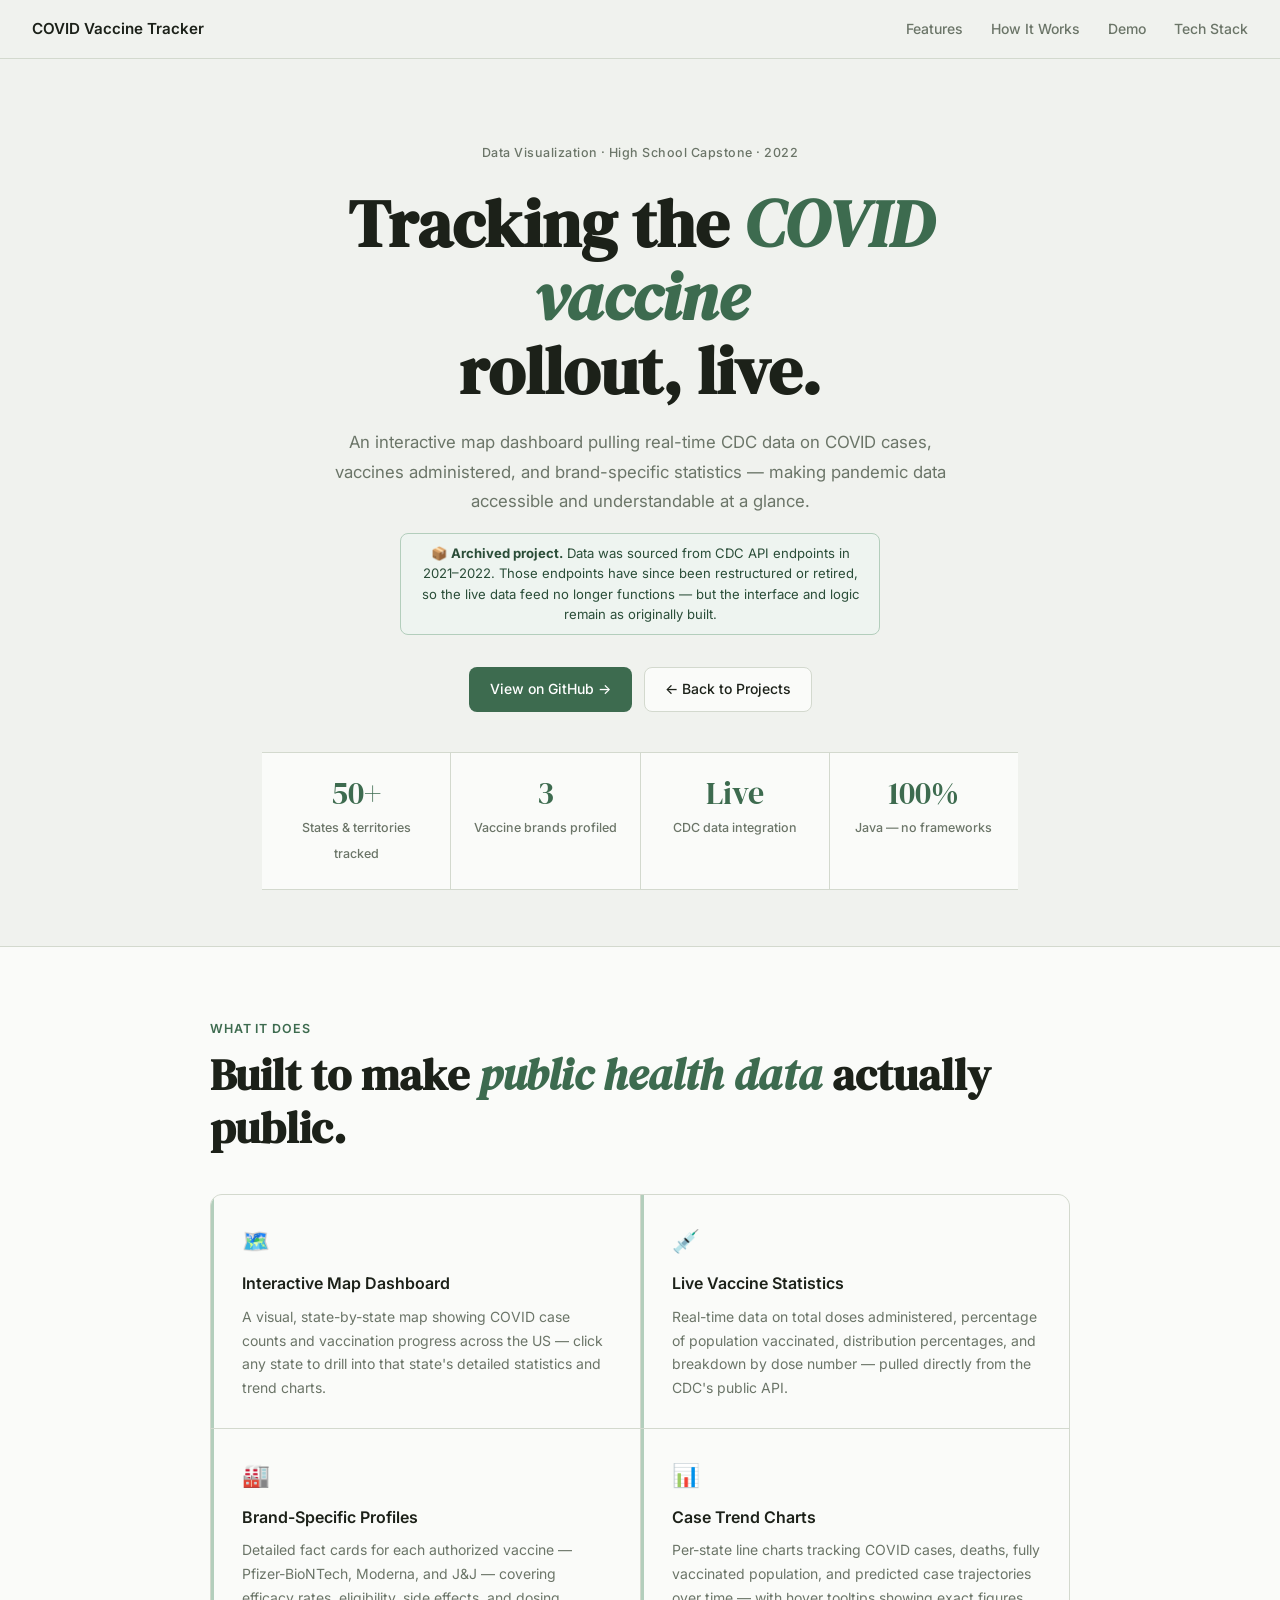
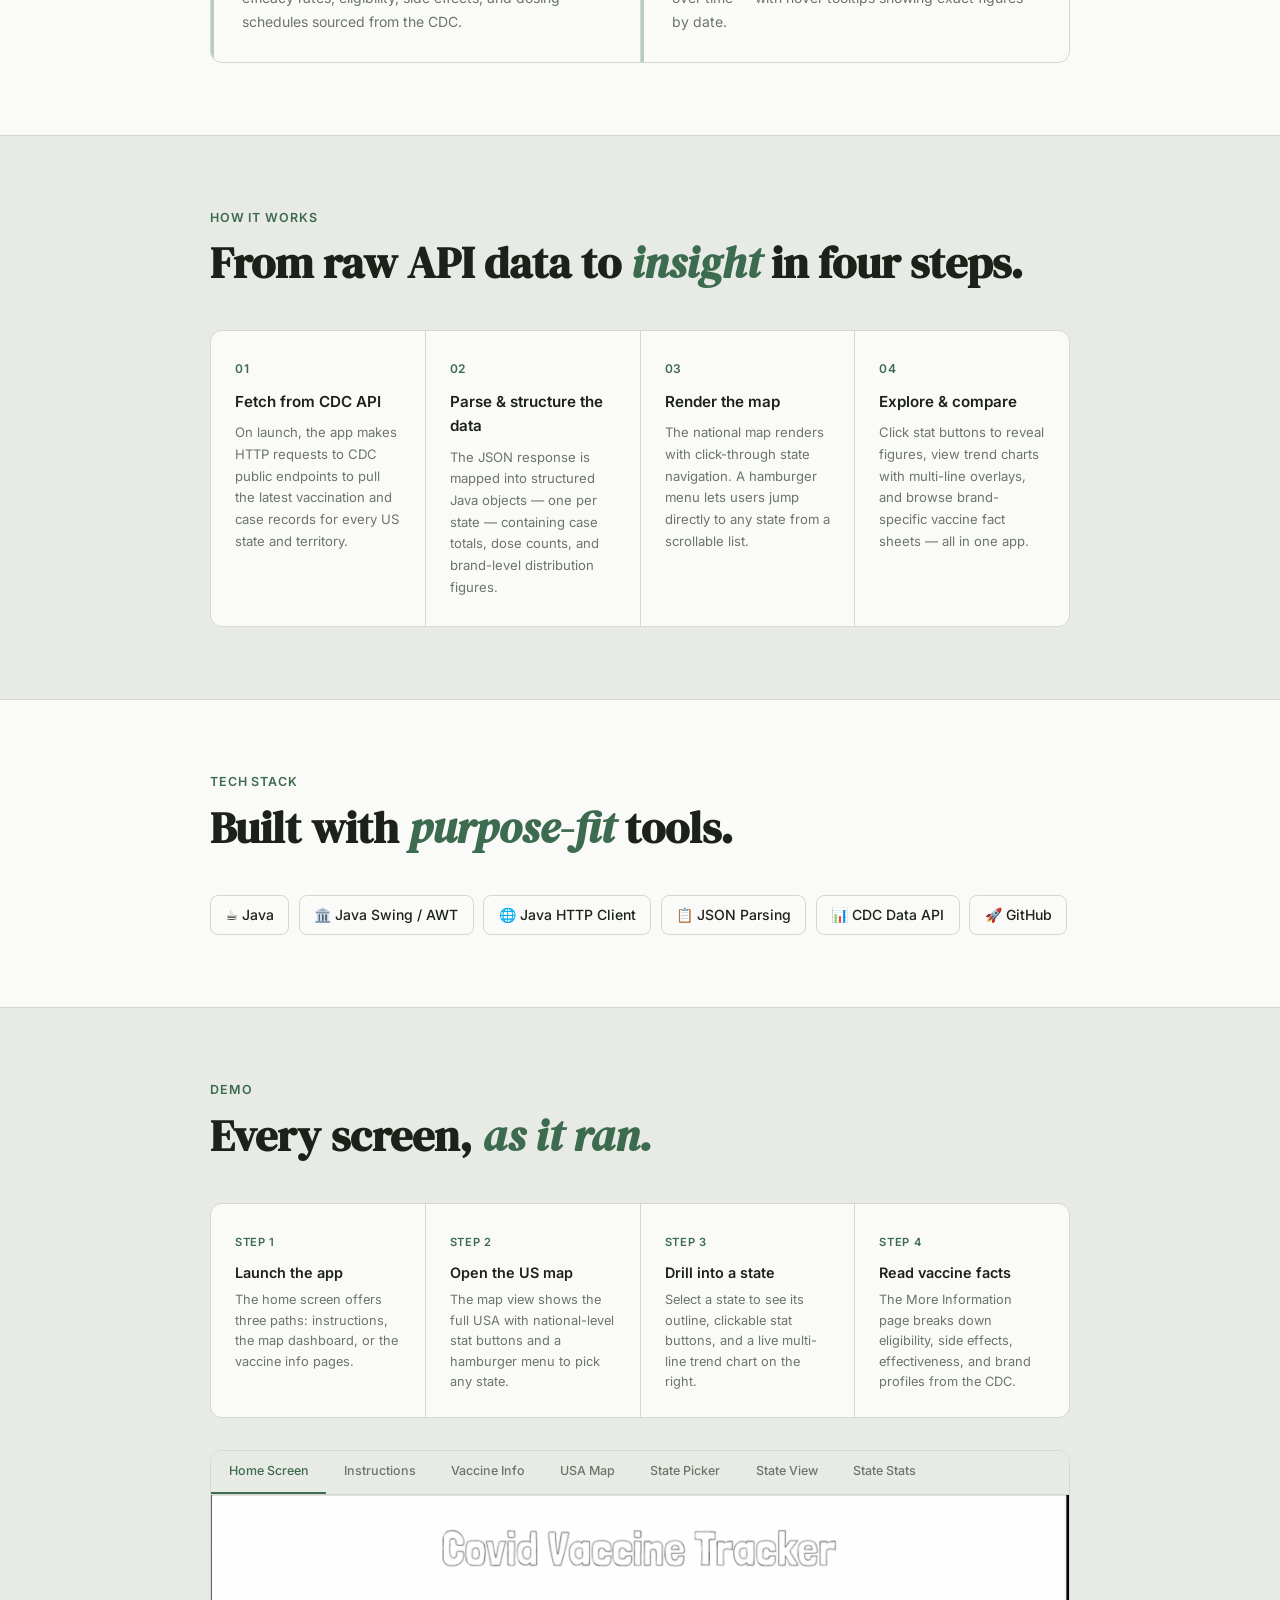
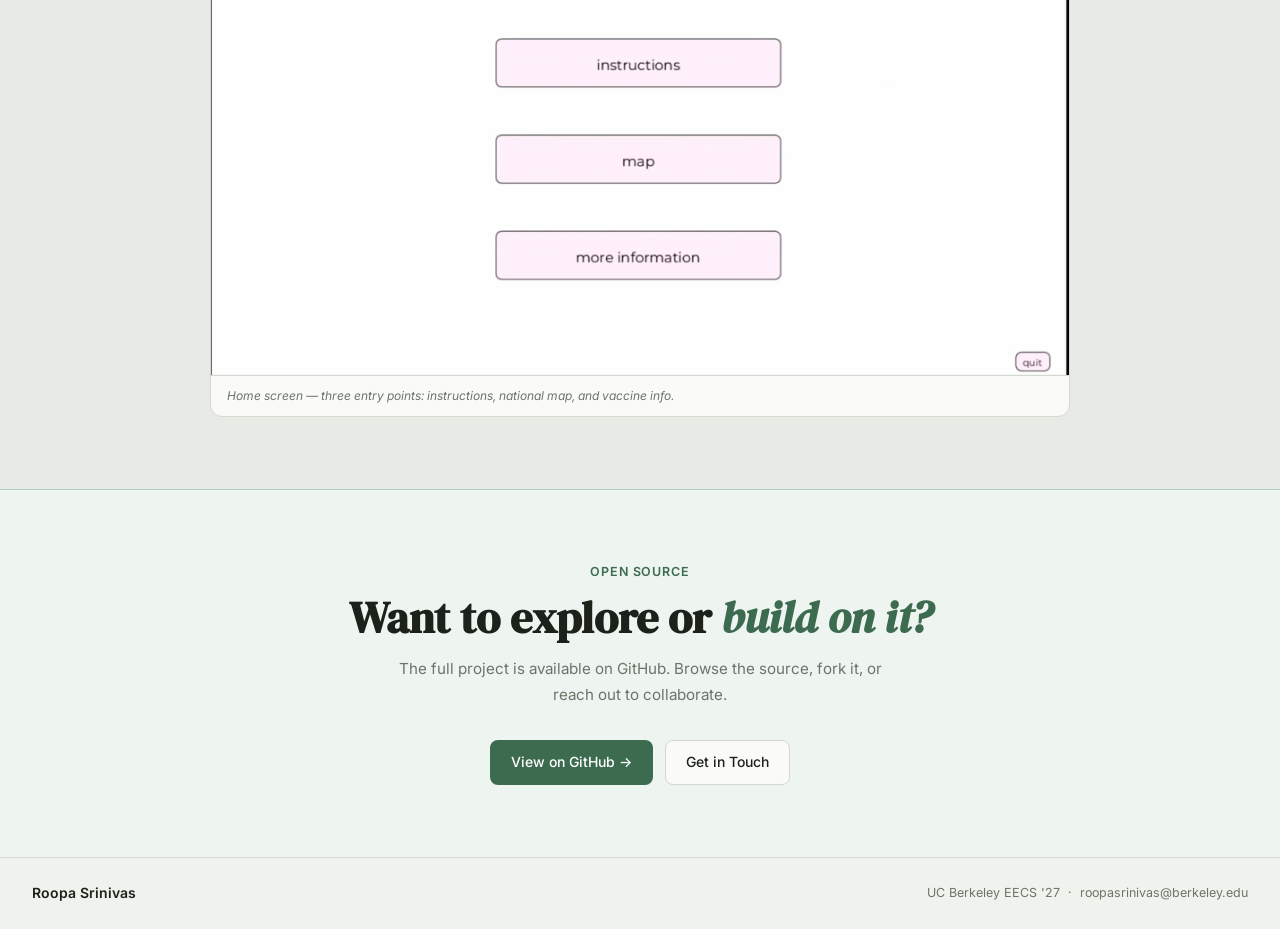
==== index.html @ f39aa951 "Replace screen images with covid images in gallery" ====
<!DOCTYPE html>
<html lang="en">
<head>
  <meta charset="UTF-8" />
  <meta name="viewport" content="width=device-width, initial-scale=1.0" />
  <title>COVID Vaccine Tracker — Roopa Srinivas</title>
  <link rel="preconnect" href="https://fonts.googleapis.com" />
  <link href="https://fonts.googleapis.com/css2?family=DM+Serif+Display:ital@0;1&family=Inter:wght@400;500;600&display=swap" rel="stylesheet" />
  <style>
    *, *::before, *::after { box-sizing: border-box; margin: 0; padding: 0; }
 
    :root {
      /* Base palette — soft sage */
      --bg:     #f0f2ee;
      --bg-alt: #e8ebe5;
      --white:  #fafbf9;
      --ink:    #1c2119;
      --muted:  #6b7568;
      --border: #d3d9ce;
 
      /* Single accent — warm terracotta/moss */
      --accent:        #3d6b4f;
      --accent-light:  #eef4f0;
      --accent-border: #b3cebc;
      --accent-text:   #2a4d38;
 
      --serif: 'DM Serif Display', Georgia, serif;
      --sans: 'Inter', system-ui, sans-serif;
      --radius: 12px;
    }
 
    html { scroll-behavior: smooth; }
 
    body {
      font-family: var(--sans);
      background: var(--bg);
      color: var(--ink);
      line-height: 1.6;
    }
 
    /* ── NAV ── */
    nav {
      position: sticky; top: 0; z-index: 50;
      display: flex; align-items: center; justify-content: space-between;
      padding: 1rem 2rem;
      background: rgba(240,242,238,0.92);
      backdrop-filter: blur(8px);
      border-bottom: 1px solid var(--border);
    }
    .nav-logo {
      font-weight: 600; font-size: 0.95rem;
      color: var(--ink); text-decoration: none;
    }
    .nav-links { display: flex; gap: 1.75rem; list-style: none; }
    .nav-links a {
      text-decoration: none; color: var(--muted);
      font-size: 0.875rem; font-weight: 500;
      transition: color 0.15s;
    }
    .nav-links a:hover { color: var(--accent); }
 
    /* ── HERO ── */
    .hero {
      max-width: 820px; margin: 0 auto;
      padding: 5rem 2rem 3.5rem;
      text-align: center;
    }
    .hero-tag {
      display: inline-block;
      font-size: 0.78rem; font-weight: 500;
      color: var(--muted); letter-spacing: 0.04em;
      margin-bottom: 1.5rem;
    }
    h1 {
      font-family: var(--serif);
      font-size: clamp(2.6rem, 6vw, 4.2rem);
      line-height: 1.1; color: var(--ink);
      margin-bottom: 1.25rem;
    }
    h1 em { font-style: italic; color: var(--accent); }
 
    .hero-desc {
      font-size: 1.05rem; color: var(--muted);
      max-width: 58ch; margin: 0 auto 1rem;
      line-height: 1.75;
    }
    .hero-note {
      display: inline-block;
      background: var(--accent-light); border: 1px solid var(--accent-border);
      border-radius: 8px; padding: 0.6rem 1rem;
      font-size: 0.82rem; color: var(--accent-text);
      margin-bottom: 2rem; max-width: 60ch; line-height: 1.55;
    }
    .hero-actions {
      display: flex; gap: 0.75rem;
      justify-content: center; flex-wrap: wrap;
    }
    .btn {
      display: inline-flex; align-items: center; gap: 0.4rem;
      padding: 0.65rem 1.25rem; border-radius: 8px;
      font-size: 0.875rem; font-weight: 500;
      text-decoration: none; transition: all 0.15s;
      border: 1px solid transparent;
    }
    .btn-primary { background: var(--accent); color: white; }
    .btn-primary:hover { background: var(--accent-text); }
    .btn-ghost { background: var(--white); color: var(--ink); border-color: var(--border); }
    .btn-ghost:hover { border-color: var(--muted); }
 
    /* ── STATS ROW ── */
    .stats-row {
      display: flex; justify-content: center;
      border-top: 1px solid var(--border);
      border-bottom: 1px solid var(--border);
      background: var(--white); margin: 2.5rem 0 0;
    }
    .stat {
      flex: 1; max-width: 210px;
      padding: 1.5rem 1rem; text-align: center;
      border-right: 1px solid var(--border);
    }
    .stat:last-child { border-right: none; }
    .stat-num {
      display: block; font-family: var(--serif);
      font-size: 2rem; color: var(--accent);
      line-height: 1; margin-bottom: 0.3rem;
    }
    .stat-label { font-size: 0.78rem; color: var(--muted); font-weight: 500; }
 
    /* ── SECTIONS ── */
    section { padding: 4.5rem 2rem; }
    .section-inner { max-width: 860px; margin: 0 auto; }
 
    .section-eyebrow {
      font-size: 0.78rem; font-weight: 600;
      color: var(--accent); text-transform: uppercase;
      letter-spacing: 0.07em; margin-bottom: 0.6rem;
    }
    h2 {
      font-family: var(--serif);
      font-size: clamp(1.9rem, 4vw, 2.75rem);
      line-height: 1.2; margin-bottom: 2.5rem;
    }
    h2 em { font-style: italic; color: var(--accent); }
 
    /* ── FEATURES ── */
    .features-grid {
      display: grid; grid-template-columns: 1fr 1fr;
      gap: 1px; background: var(--border);
      border: 1px solid var(--border);
      border-radius: var(--radius); overflow: hidden;
    }
    .feature-card {
      background: var(--white);
      padding: 1.75rem;
      border-left: 3px solid var(--accent-border);
    }
    .feature-emoji { font-size: 1.4rem; display: block; margin-bottom: 0.75rem; }
    .feature-card h3 { font-size: 1rem; font-weight: 600; margin-bottom: 0.5rem; color: var(--ink); }
    .feature-card p { font-size: 0.875rem; color: var(--muted); line-height: 1.7; }
 
    /* ── HOW IT WORKS ── */
    .steps-grid {
      display: grid; grid-template-columns: repeat(4, 1fr);
      gap: 1px; background: var(--border);
      border: 1px solid var(--border);
      border-radius: var(--radius); overflow: hidden;
    }
    .step { background: var(--white); padding: 1.75rem 1.5rem; }
    .step-num {
      display: block; font-size: 0.75rem; font-weight: 600;
      color: var(--accent); text-transform: uppercase;
      letter-spacing: 0.06em; margin-bottom: 0.75rem;
    }
    .step h3 { font-size: 0.95rem; font-weight: 600; margin-bottom: 0.5rem; color: var(--ink); }
    .step p { font-size: 0.82rem; color: var(--muted); line-height: 1.65; }
 
    /* ── TECH STACK ── */
    .tech-grid { display: flex; flex-wrap: wrap; gap: 0.6rem; }
    .tech-pill {
      display: inline-flex; align-items: center; gap: 0.4rem;
      background: var(--white); border: 1px solid var(--border);
      border-radius: 8px; padding: 0.5rem 0.9rem;
      font-size: 0.875rem; font-weight: 500; color: var(--ink);
    }
 
    /* ── DEMO ── */
    .demo-steps {
      display: grid; grid-template-columns: repeat(4, 1fr);
      gap: 1px; background: var(--border);
      border: 1px solid var(--border);
      border-radius: var(--radius); overflow: hidden;
      margin-bottom: 2rem;
    }
    .demo-step { background: var(--white); padding: 1.5rem; }
    .demo-step-label {
      display: inline-block; font-size: 0.7rem; font-weight: 600;
      color: var(--accent); text-transform: uppercase;
      letter-spacing: 0.06em; margin-bottom: 0.6rem;
    }
    .demo-step h3 { font-size: 0.9rem; font-weight: 600; margin-bottom: 0.4rem; color: var(--ink); }
    .demo-step p { font-size: 0.8rem; color: var(--muted); line-height: 1.6; }
 
    /* ── SCREENSHOT GALLERY ── */
    .screenshot-gallery {
      display: flex; flex-direction: column; gap: 1.5rem;
    }
    .screenshot-featured {
      border: 1px solid var(--border);
      border-radius: var(--radius);
      overflow: hidden;
      background: var(--white);
    }
    .screenshot-featured img { width: 100%; display: block; }
    .screenshot-row {
      display: grid; grid-template-columns: 1fr 1fr; gap: 1.5rem;
    }
    .screenshot-card {
      border: 1px solid var(--border);
      border-radius: var(--radius);
      overflow: hidden;
      background: var(--white);
    }
    .screenshot-card img { width: 100%; display: block; }
    .screenshot-caption {
      padding: 0.65rem 1rem;
      background: var(--bg);
      border-top: 1px solid var(--border);
      font-size: 0.75rem; color: var(--muted);
      font-weight: 500;
    }
 
    /* Tabbed gallery */
    .gallery-wrap {
      border: 1px solid var(--border);
      border-radius: var(--radius);
      overflow: hidden;
      background: var(--white);
    }
    .gallery-tabs {
      display: flex; overflow-x: auto;
      border-bottom: 1px solid var(--border);
      background: var(--bg-alt);
      scrollbar-width: none;
    }
    .gallery-tabs::-webkit-scrollbar { display: none; }
    .gallery-tab {
      flex-shrink: 0;
      padding: 0.65rem 1.1rem;
      font-size: 0.78rem; font-weight: 500;
      color: var(--muted); cursor: pointer;
      border-bottom: 2px solid transparent;
      white-space: nowrap;
      transition: color 0.15s, border-color 0.15s;
      user-select: none;
    }
    .gallery-tab.active {
      color: var(--accent);
      border-bottom-color: var(--accent);
    }
    .gallery-tab:hover:not(.active) { color: var(--ink); }
 
    .gallery-panels { position: relative; }
    .gallery-panel { display: none; }
    .gallery-panel.active { display: block; }
    .gallery-panel img { width: 100%; display: block; }
    .gallery-panel-caption {
      padding: 0.65rem 1rem;
      border-top: 1px solid var(--border);
      font-size: 0.75rem; color: var(--muted);
      font-style: italic;
    }
 
    /* ── SECTION BACKGROUNDS ── */
    #features     { background: var(--white); border-top: 1px solid var(--border); }
    #how          { background: var(--bg-alt); border-top: 1px solid var(--border); }
    #tech         { background: var(--white); border-top: 1px solid var(--border); }
    #demo         { background: var(--bg-alt); border-top: 1px solid var(--border); }
    #open-source  {
      background: var(--accent-light);
      border-top: 1px solid var(--accent-border);
      text-align: center;
    }
    #open-source h2 { margin-bottom: 0.75rem; }
    #open-source .os-desc {
      color: var(--muted); font-size: 0.95rem;
      max-width: 50ch; margin: 0 auto 2rem; line-height: 1.7;
    }
 
    /* ── FOOTER ── */
    footer {
      border-top: 1px solid var(--border);
      padding: 1.5rem 2rem;
      display: flex; align-items: center; justify-content: space-between;
      flex-wrap: wrap; gap: 0.5rem;
      background: var(--bg);
    }
    .footer-logo { font-weight: 600; font-size: 0.875rem; text-decoration: none; color: var(--ink); }
    .footer-meta { font-size: 0.78rem; color: var(--muted); }
    .footer-meta a { color: var(--muted); text-decoration: none; }
    .footer-meta a:hover { color: var(--accent); }
 
    /* ── RESPONSIVE ── */
    @media (max-width: 700px) {
      .features-grid { grid-template-columns: 1fr; }
      .steps-grid, .demo-steps { grid-template-columns: 1fr 1fr; }
      .screenshot-row { grid-template-columns: 1fr; }
      .nav-links { display: none; }
    }
    @media (max-width: 480px) {
      .steps-grid, .demo-steps { grid-template-columns: 1fr; }
      .stats-row { flex-wrap: wrap; }
      .stat { max-width: 50%; border-bottom: 1px solid var(--border); }
    }
  </style>
</head>
<body>
 
<!-- NAV -->
<nav>
  <a href="https://roopa-srinivas.github.io/" class="nav-logo">COVID Vaccine Tracker</a>
  <ul class="nav-links">
    <li><a href="#features">Features</a></li>
    <li><a href="#how">How It Works</a></li>
    <li><a href="#demo">Demo</a></li>
    <li><a href="#tech">Tech Stack</a></li>
  </ul>
</nav>
 
<!-- HERO -->
<div class="hero">
  <p class="hero-tag">Data Visualization · High School Capstone · 2022</p>
  <h1>Tracking the <em>COVID vaccine</em><br>rollout, live.</h1>
  <p class="hero-desc">
    An interactive map dashboard pulling real-time CDC data on COVID cases, vaccines administered,
    and brand-specific statistics — making pandemic data accessible and understandable at a glance.
  </p>
  <p class="hero-note">
    📦 <strong>Archived project.</strong> Data was sourced from CDC API endpoints in 2021–2022. Those endpoints have since been restructured or retired, so the live data feed no longer functions — but the interface and logic remain as originally built.
  </p>
  <div class="hero-actions">
    <a href="https://github.com/roopa-srinivas/COVIDVaccineTracker" target="_blank" class="btn btn-primary">View on GitHub →</a>
    <a href="https://roopa-srinivas.github.io/#projects" class="btn btn-ghost">← Back to Projects</a>
  </div>
 
  <div class="stats-row">
    <div class="stat">
      <span class="stat-num">50+</span>
      <span class="stat-label">States &amp; territories tracked</span>
    </div>
    <div class="stat">
      <span class="stat-num">3</span>
      <span class="stat-label">Vaccine brands profiled</span>
    </div>
    <div class="stat">
      <span class="stat-num">Live</span>
      <span class="stat-label">CDC data integration</span>
    </div>
    <div class="stat">
      <span class="stat-num">100%</span>
      <span class="stat-label">Java — no frameworks</span>
    </div>
  </div>
</div>
 
<!-- FEATURES -->
<section id="features">
  <div class="section-inner">
    <p class="section-eyebrow">What it does</p>
    <h2>Built to make <em>public health data</em> actually public.</h2>
    <div class="features-grid">
      <div class="feature-card">
        <span class="feature-emoji">🗺️</span>
        <h3>Interactive Map Dashboard</h3>
        <p>A visual, state-by-state map showing COVID case counts and vaccination progress across the US — click any state to drill into that state's detailed statistics and trend charts.</p>
      </div>
      <div class="feature-card">
        <span class="feature-emoji">💉</span>
        <h3>Live Vaccine Statistics</h3>
        <p>Real-time data on total doses administered, percentage of population vaccinated, distribution percentages, and breakdown by dose number — pulled directly from the CDC's public API.</p>
      </div>
      <div class="feature-card">
        <span class="feature-emoji">🏭</span>
        <h3>Brand-Specific Profiles</h3>
        <p>Detailed fact cards for each authorized vaccine — Pfizer-BioNTech, Moderna, and J&amp;J — covering efficacy rates, eligibility, side effects, and dosing schedules sourced from the CDC.</p>
      </div>
      <div class="feature-card">
        <span class="feature-emoji">📊</span>
        <h3>Case Trend Charts</h3>
        <p>Per-state line charts tracking COVID cases, deaths, fully vaccinated population, and predicted case trajectories over time — with hover tooltips showing exact figures by date.</p>
      </div>
    </div>
  </div>
</section>
 
<!-- HOW IT WORKS -->
<section id="how">
  <div class="section-inner">
    <p class="section-eyebrow">How it works</p>
    <h2>From raw API data to <em>insight</em> in four steps.</h2>
    <div class="steps-grid">
      <div class="step">
        <span class="step-num">01</span>
        <h3>Fetch from CDC API</h3>
        <p>On launch, the app makes HTTP requests to CDC public endpoints to pull the latest vaccination and case records for every US state and territory.</p>
      </div>
      <div class="step">
        <span class="step-num">02</span>
        <h3>Parse &amp; structure the data</h3>
        <p>The JSON response is mapped into structured Java objects — one per state — containing case totals, dose counts, and brand-level distribution figures.</p>
      </div>
      <div class="step">
        <span class="step-num">03</span>
        <h3>Render the map</h3>
        <p>The national map renders with click-through state navigation. A hamburger menu lets users jump directly to any state from a scrollable list.</p>
      </div>
      <div class="step">
        <span class="step-num">04</span>
        <h3>Explore &amp; compare</h3>
        <p>Click stat buttons to reveal figures, view trend charts with multi-line overlays, and browse brand-specific vaccine fact sheets — all in one app.</p>
      </div>
    </div>
  </div>
</section>
 
<!-- TECH STACK -->
<section id="tech">
  <div class="section-inner">
    <p class="section-eyebrow">Tech stack</p>
    <h2>Built with <em>purpose-fit</em> tools.</h2>
    <div class="tech-grid">
      <span class="tech-pill">☕ Java</span>
      <span class="tech-pill">🏛️ Java Swing / AWT</span>
      <span class="tech-pill">🌐 Java HTTP Client</span>
      <span class="tech-pill">📋 JSON Parsing</span>
      <span class="tech-pill">📊 CDC Data API</span>
      <span class="tech-pill">🚀 GitHub</span>
    </div>
  </div>
</section>
 
<!-- DEMO -->
<section id="demo">
  <div class="section-inner">
    <p class="section-eyebrow">Demo</p>
    <h2>Every screen, <em>as it ran.</em></h2>
 
    <div class="demo-steps">
      <div class="demo-step">
        <span class="demo-step-label">Step 1</span>
        <h3>Launch the app</h3>
        <p>The home screen offers three paths: instructions, the map dashboard, or the vaccine info pages.</p>
      </div>
      <div class="demo-step">
        <span class="demo-step-label">Step 2</span>
        <h3>Open the US map</h3>
        <p>The map view shows the full USA with national-level stat buttons and a hamburger menu to pick any state.</p>
      </div>
      <div class="demo-step">
        <span class="demo-step-label">Step 3</span>
        <h3>Drill into a state</h3>
        <p>Select a state to see its outline, clickable stat buttons, and a live multi-line trend chart on the right.</p>
      </div>
      <div class="demo-step">
        <span class="demo-step-label">Step 4</span>
        <h3>Read vaccine facts</h3>
        <p>The More Information page breaks down eligibility, side effects, effectiveness, and brand profiles from the CDC.</p>
      </div>
    </div>
 
    <!-- TABBED SCREENSHOT GALLERY -->
    <div class="gallery-wrap">
      <div class="gallery-tabs">
        <div class="gallery-tab active" data-tab="0">Home Screen</div>
        <div class="gallery-tab" data-tab="1">Instructions</div>
        <div class="gallery-tab" data-tab="2">Vaccine Info</div>
        <div class="gallery-tab" data-tab="3">USA Map</div>
        <div class="gallery-tab" data-tab="4">State Picker</div>
        <div class="gallery-tab" data-tab="5">State View</div>
        <div class="gallery-tab" data-tab="6">State Stats</div>
      </div>
      <div class="gallery-panels">
        <div class="gallery-panel active" data-panel="0">
          <img src="covid1.png" alt="Home screen with Instructions, Map, and More Information buttons" />
          <div class="gallery-panel-caption">Home screen — three entry points: instructions, national map, and vaccine info.</div>
        </div>
        <div class="gallery-panel" data-panel="1">
          <img src="covid2.png" alt="Instructions screen explaining how to navigate the app" />
          <div class="gallery-panel-caption">Instructions screen — explains navigation, the state dropdown, and button interactions.</div>
        </div>
        <div class="gallery-panel" data-panel="2">
          <img src="covid3.png" alt="More Information page with CDC vaccine data and brand buttons" />
          <div class="gallery-panel-caption">More Information page — CDC data on eligibility, side effects, effectiveness, and brand fact cards for Pfizer, J&amp;J, and Moderna.</div>
        </div>
        <div class="gallery-panel" data-panel="3">
          <img src="covid4.png" alt="USA map view with national stat buttons" />
          <div class="gallery-panel-caption">USA map — national outline with four clickable stat buttons; hamburger menu in corner opens the state picker.</div>
        </div>
        <div class="gallery-panel" data-panel="4">
          <img src="covid5.png" alt="Which state? dropdown dialog listing all US states" />
          <div class="gallery-panel-caption">State picker — alphabetical dropdown dialog to navigate to any US state's detail view.</div>
        </div>
        <div class="gallery-panel" data-panel="5">
          <img src="covid6.png" alt="California state view with stat buttons and trend chart" />
          <div class="gallery-panel-caption">State view (California) — state outline, seven clickable stat buttons on the left, and a multi-line trend chart on the right.</div>
        </div>
        <div class="gallery-panel" data-panel="6">
          <img src="covid7.png" alt="California stats revealed with vaccination data and trend chart tooltip" />
          <div class="gallery-panel-caption">Stats revealed — buttons display actual values (e.g. 36.15% fully vaccinated) with chart tooltips showing exact figures by date.</div>
        </div>
      </div>
    </div>
 
  </div>
</section>
 
<!-- OPEN SOURCE -->
<section id="open-source">
  <div class="section-inner">
    <p class="section-eyebrow">Open source</p>
    <h2>Want to explore or <em>build on it?</em></h2>
    <p class="os-desc">The full project is available on GitHub. Browse the source, fork it, or reach out to collaborate.</p>
    <div class="hero-actions">
      <a href="https://github.com/roopa-srinivas/COVIDVaccineTracker" target="_blank" class="btn btn-primary">View on GitHub →</a>
      <a href="mailto:roopasrinivas@berkeley.edu" class="btn btn-ghost">Get in Touch</a>
    </div>
  </div>
</section>
 
<!-- FOOTER -->
<footer>
  <a href="https://roopa-srinivas.github.io/" class="footer-logo">Roopa Srinivas</a>
  <span class="footer-meta">UC Berkeley EECS '27 &nbsp;·&nbsp; <a href="mailto:roopasrinivas@berkeley.edu">roopasrinivas@berkeley.edu</a></span>
</footer>
 
<script>
  const tabs = document.querySelectorAll('.gallery-tab');
  const panels = document.querySelectorAll('.gallery-panel');
 
  tabs.forEach(tab => {
    tab.addEventListener('click', () => {
      const idx = tab.dataset.tab;
      tabs.forEach(t => t.classList.remove('active'));
      panels.forEach(p => p.classList.remove('active'));
      tab.classList.add('active');
      document.querySelector(`.gallery-panel[data-panel="${idx}"]`).classList.add('active');
    });
  });
</script>
 
</body>
</html>
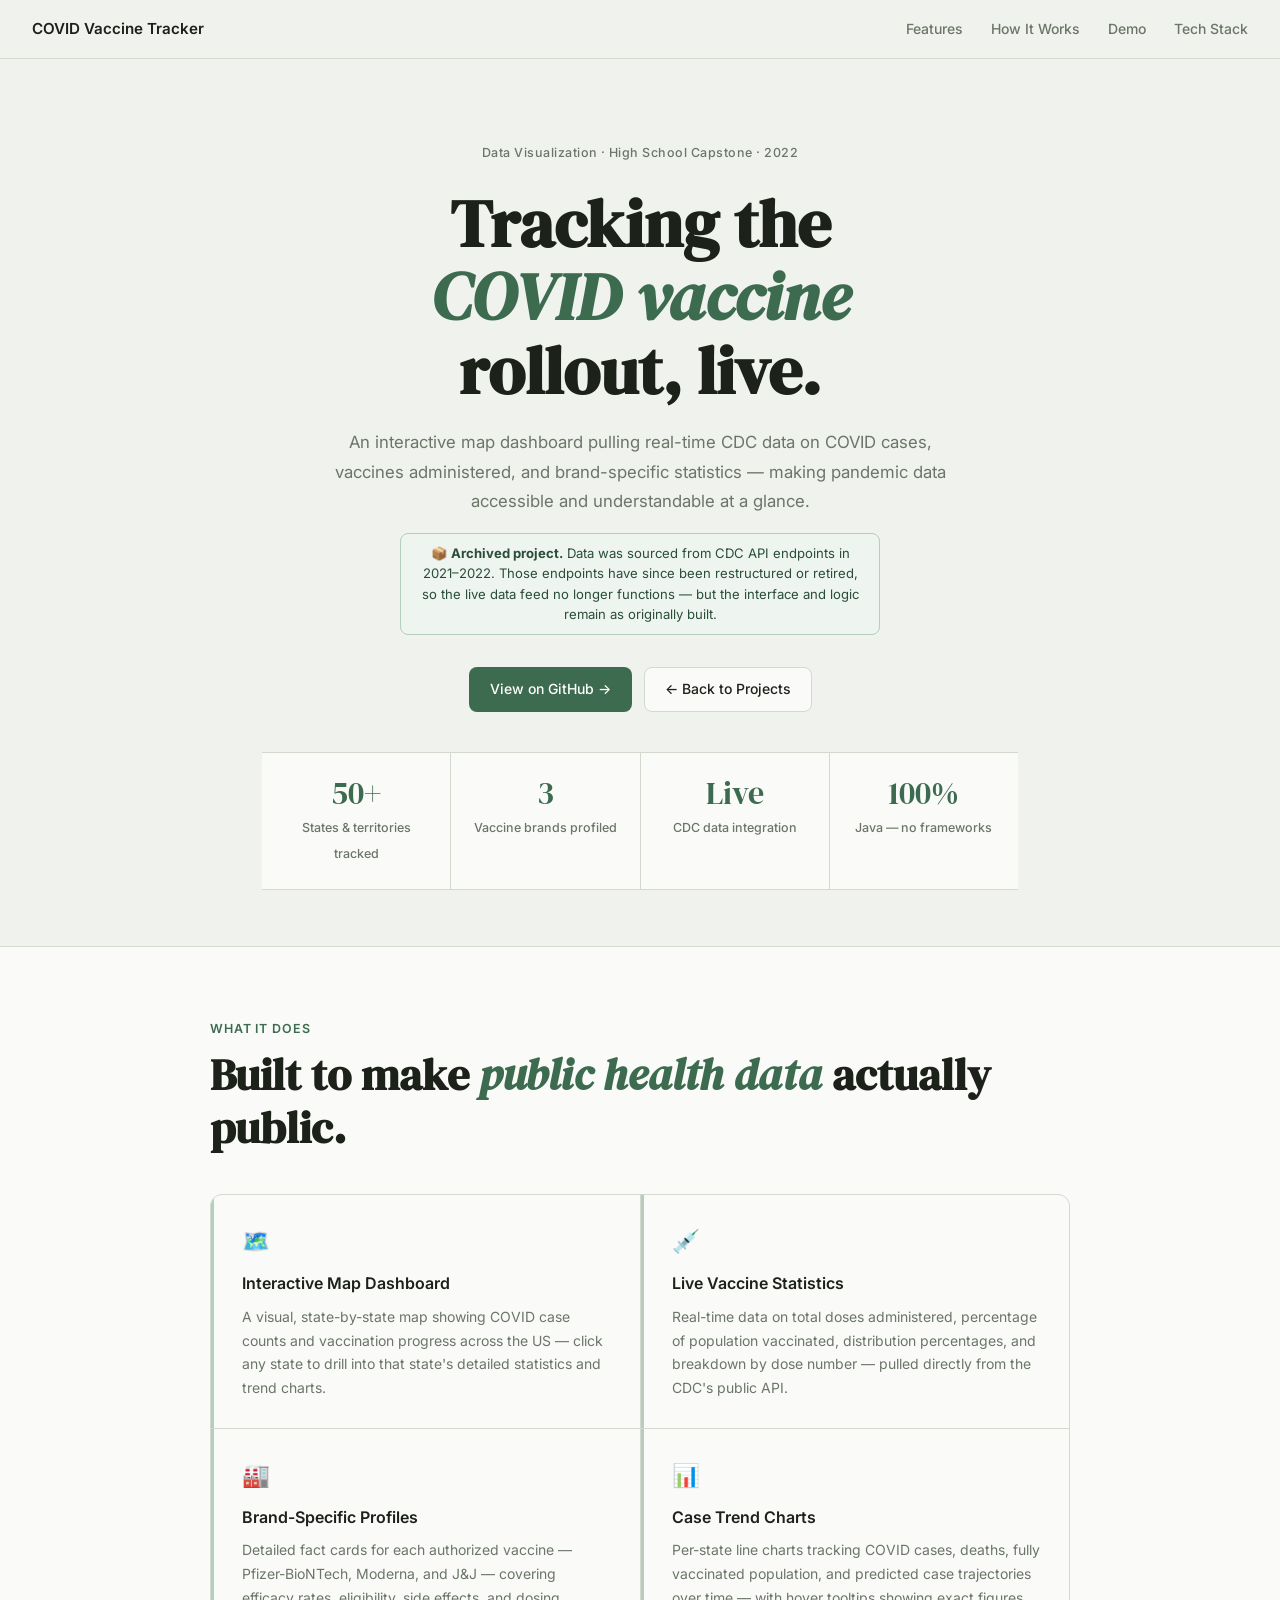
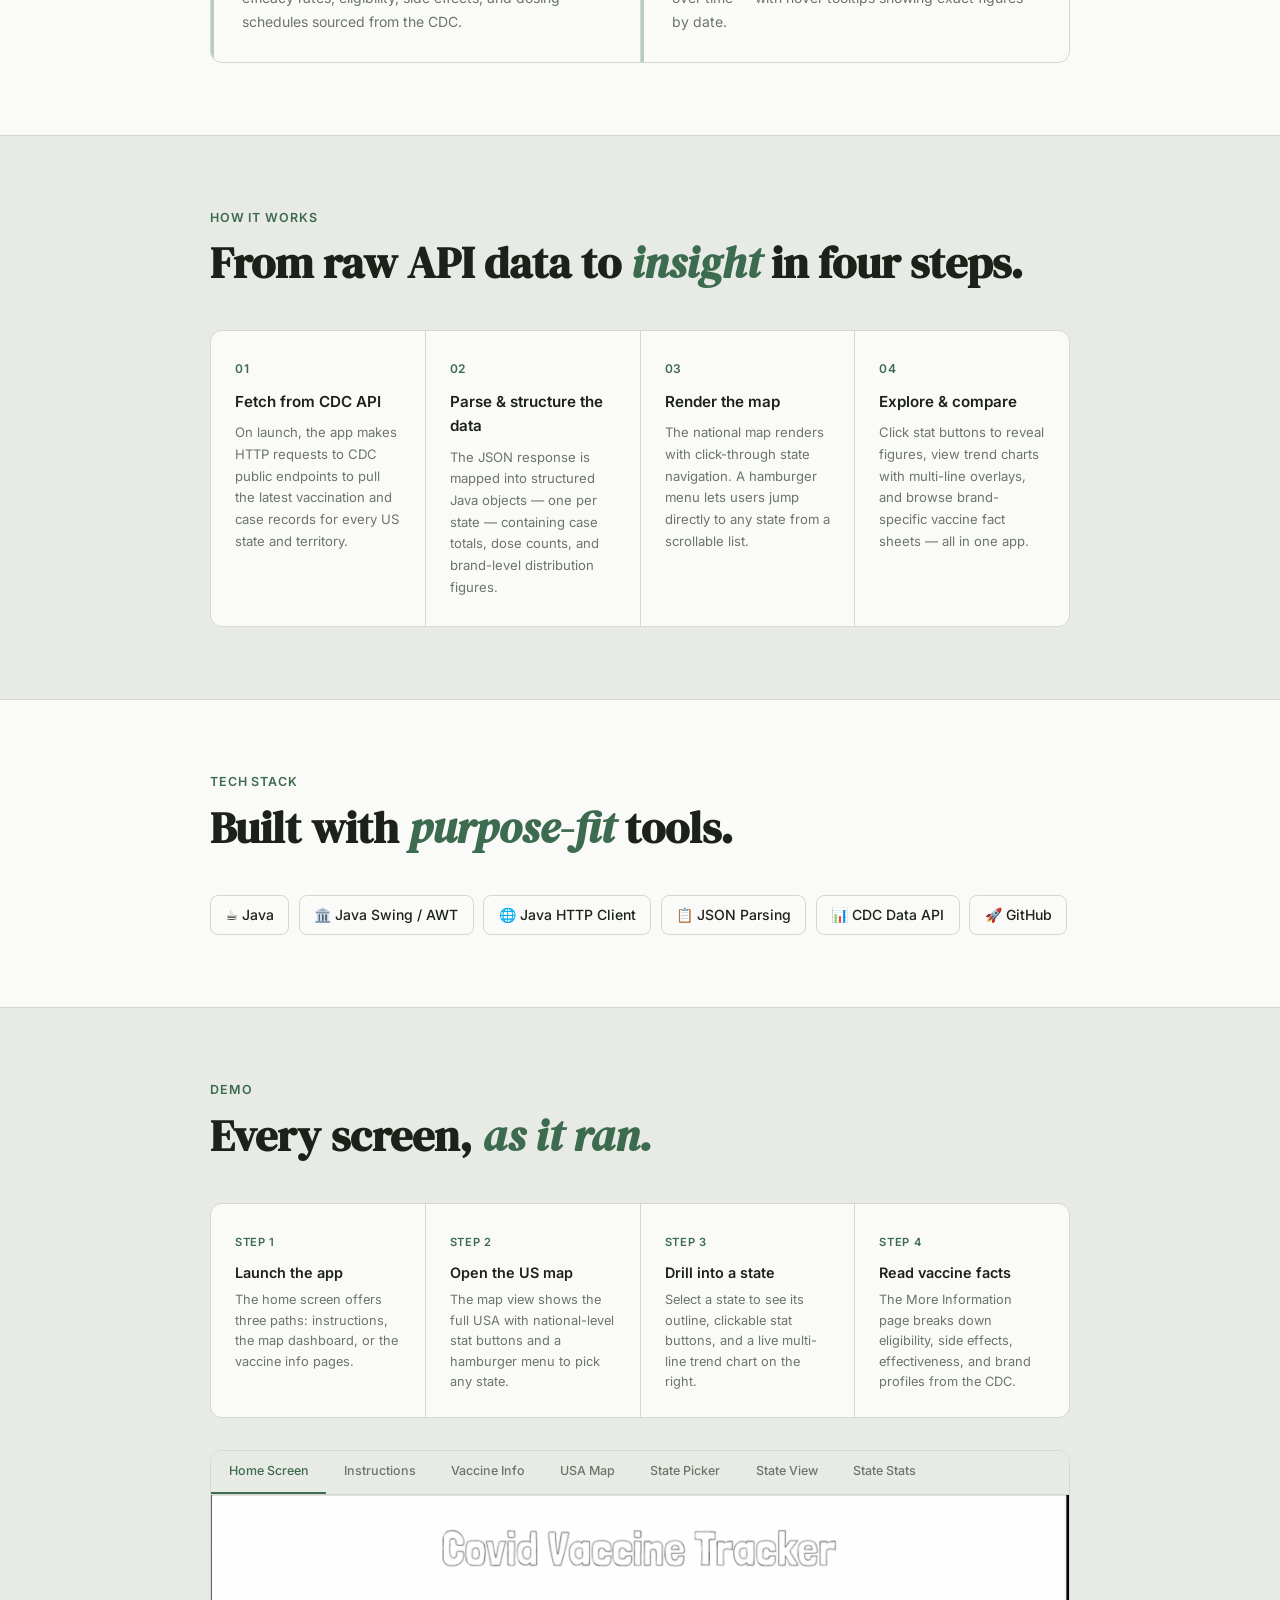
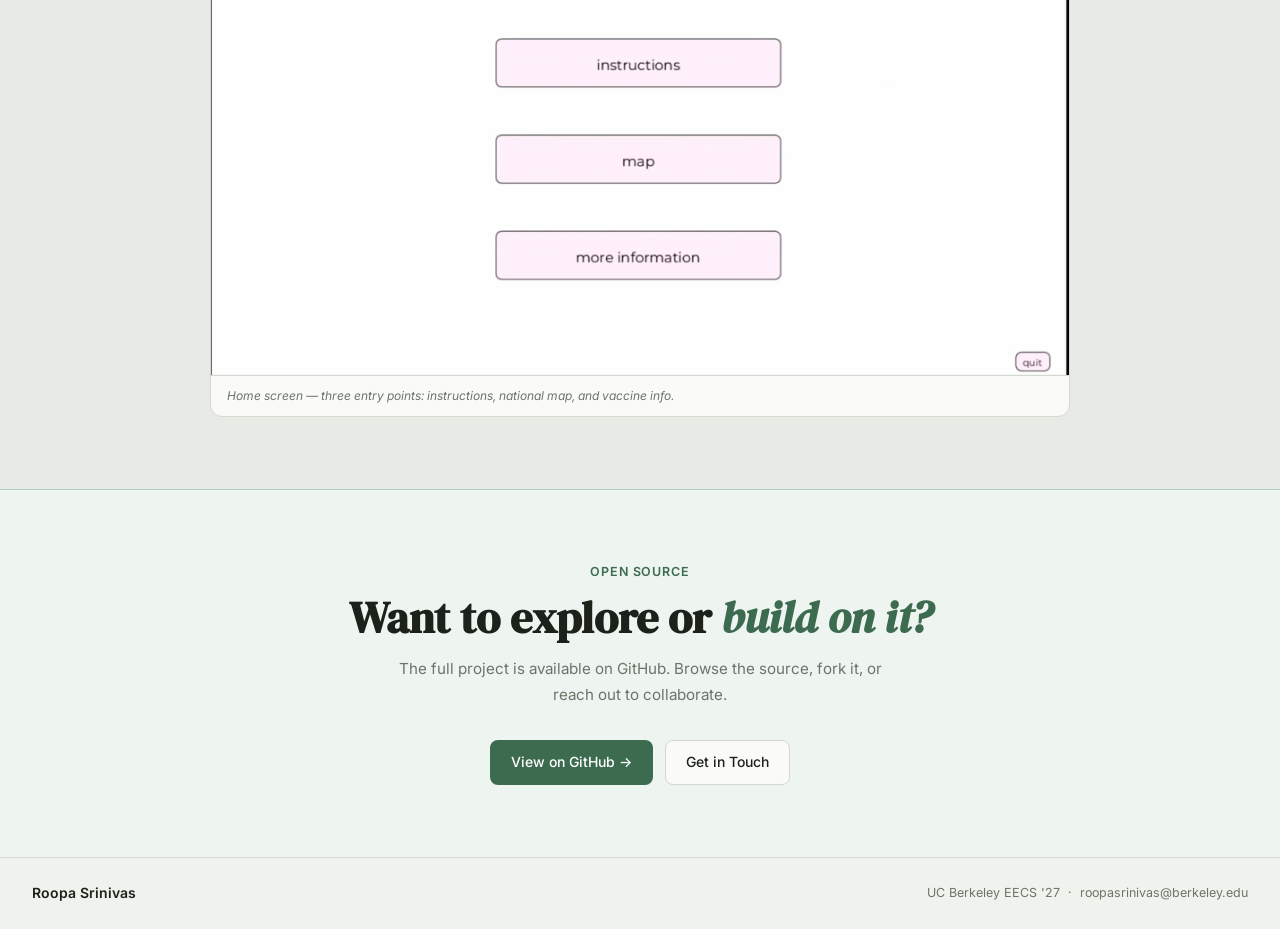
==== commit 36f3ba6b: "Fix formatting of COVID vaccine header in index.html" ====
--- a/index.html
+++ b/index.html
@@ -3,7 +3,7 @@
 <head>
   <meta charset="UTF-8" />
   <meta name="viewport" content="width=device-width, initial-scale=1.0" />
-  <title>COVID Vaccine Tracker — Roopa Srinivas</title>
+  <title>COVID Vaccine Tracker - Roopa Srinivas</title>
   <link rel="preconnect" href="https://fonts.googleapis.com" />
   <link href="https://fonts.googleapis.com/css2?family=DM+Serif+Display:ital@0;1&family=Inter:wght@400;500;600&display=swap" rel="stylesheet" />
   <style>
@@ -330,7 +330,7 @@
 <!-- HERO -->
 <div class="hero">
   <p class="hero-tag">Data Visualization · High School Capstone · 2022</p>
-  <h1>Tracking the <em>COVID vaccine</em><br>rollout, live.</h1>
+  <h1>Tracking the<br><em>COVID vaccine</em><br>rollout, live.</h1>
   <p class="hero-desc">
     An interactive map dashboard pulling real-time CDC data on COVID cases, vaccines administered,
     and brand-specific statistics — making pandemic data accessible and understandable at a glance.
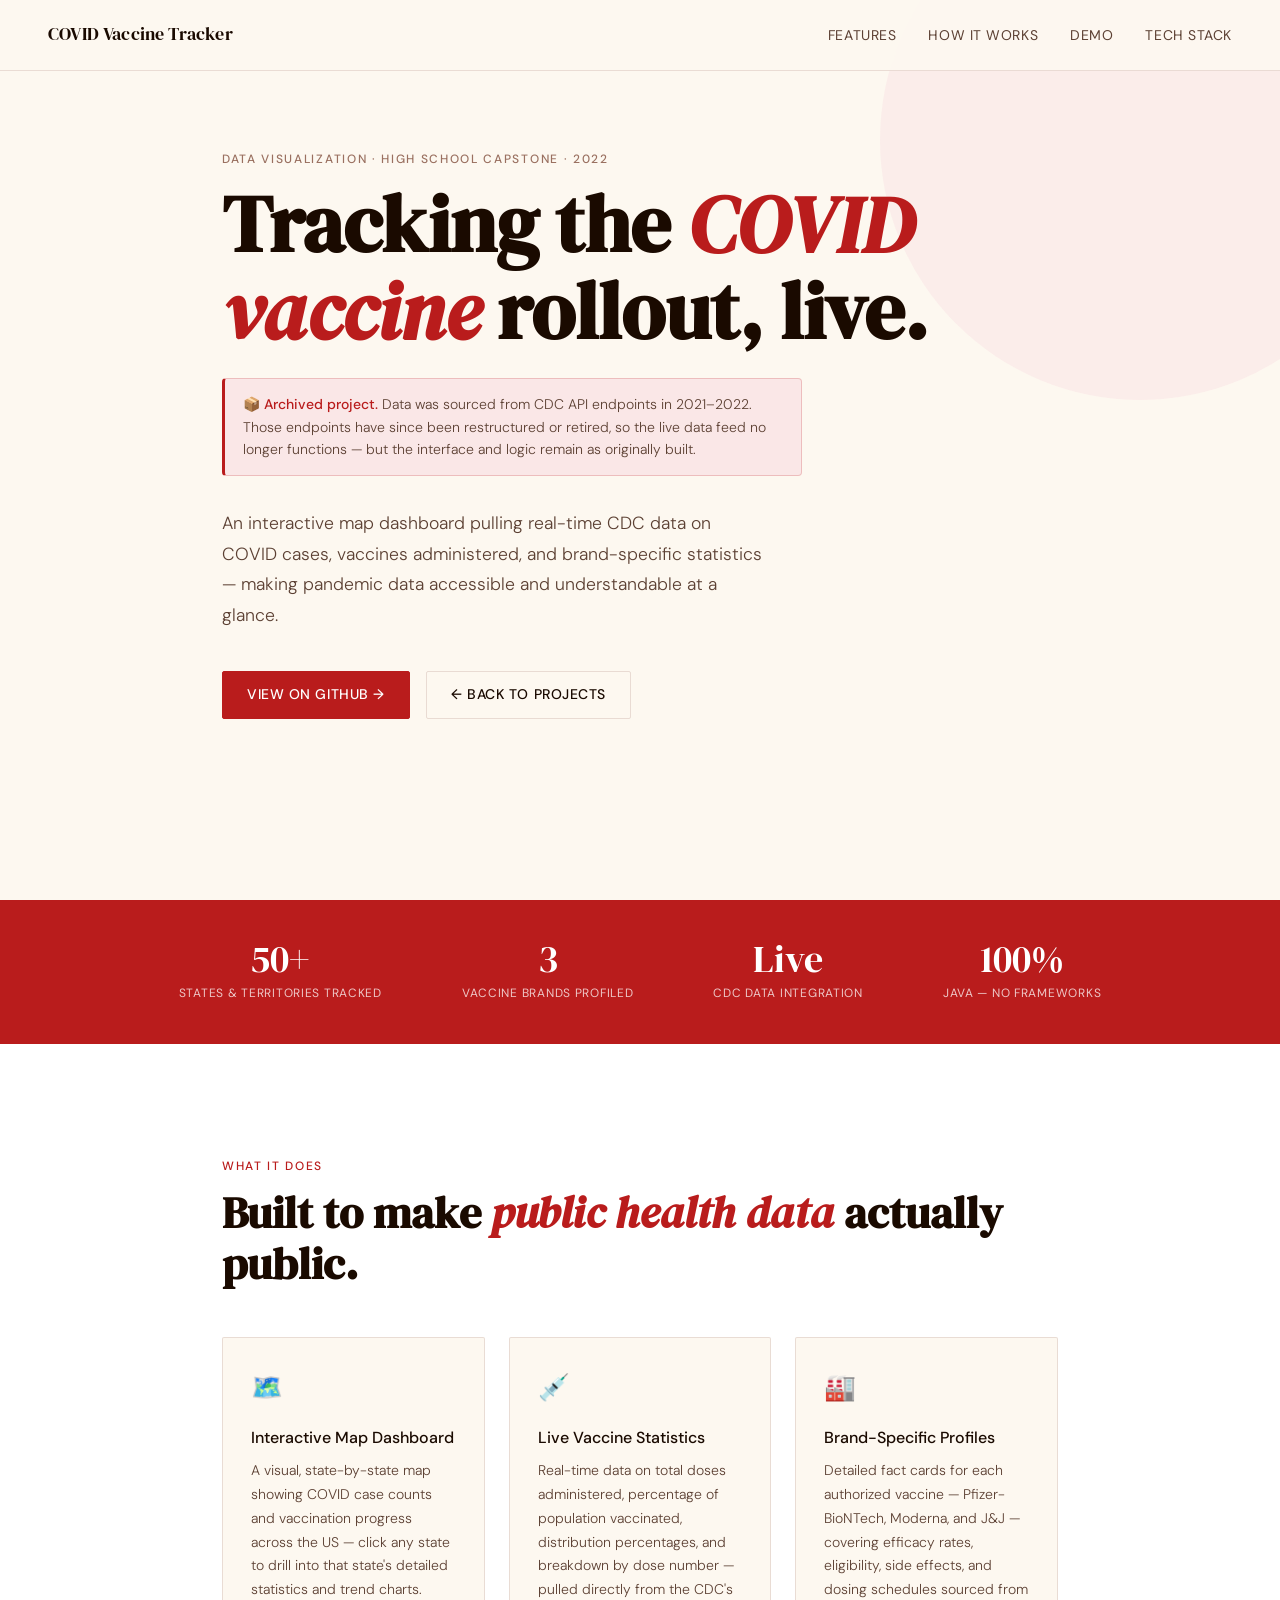
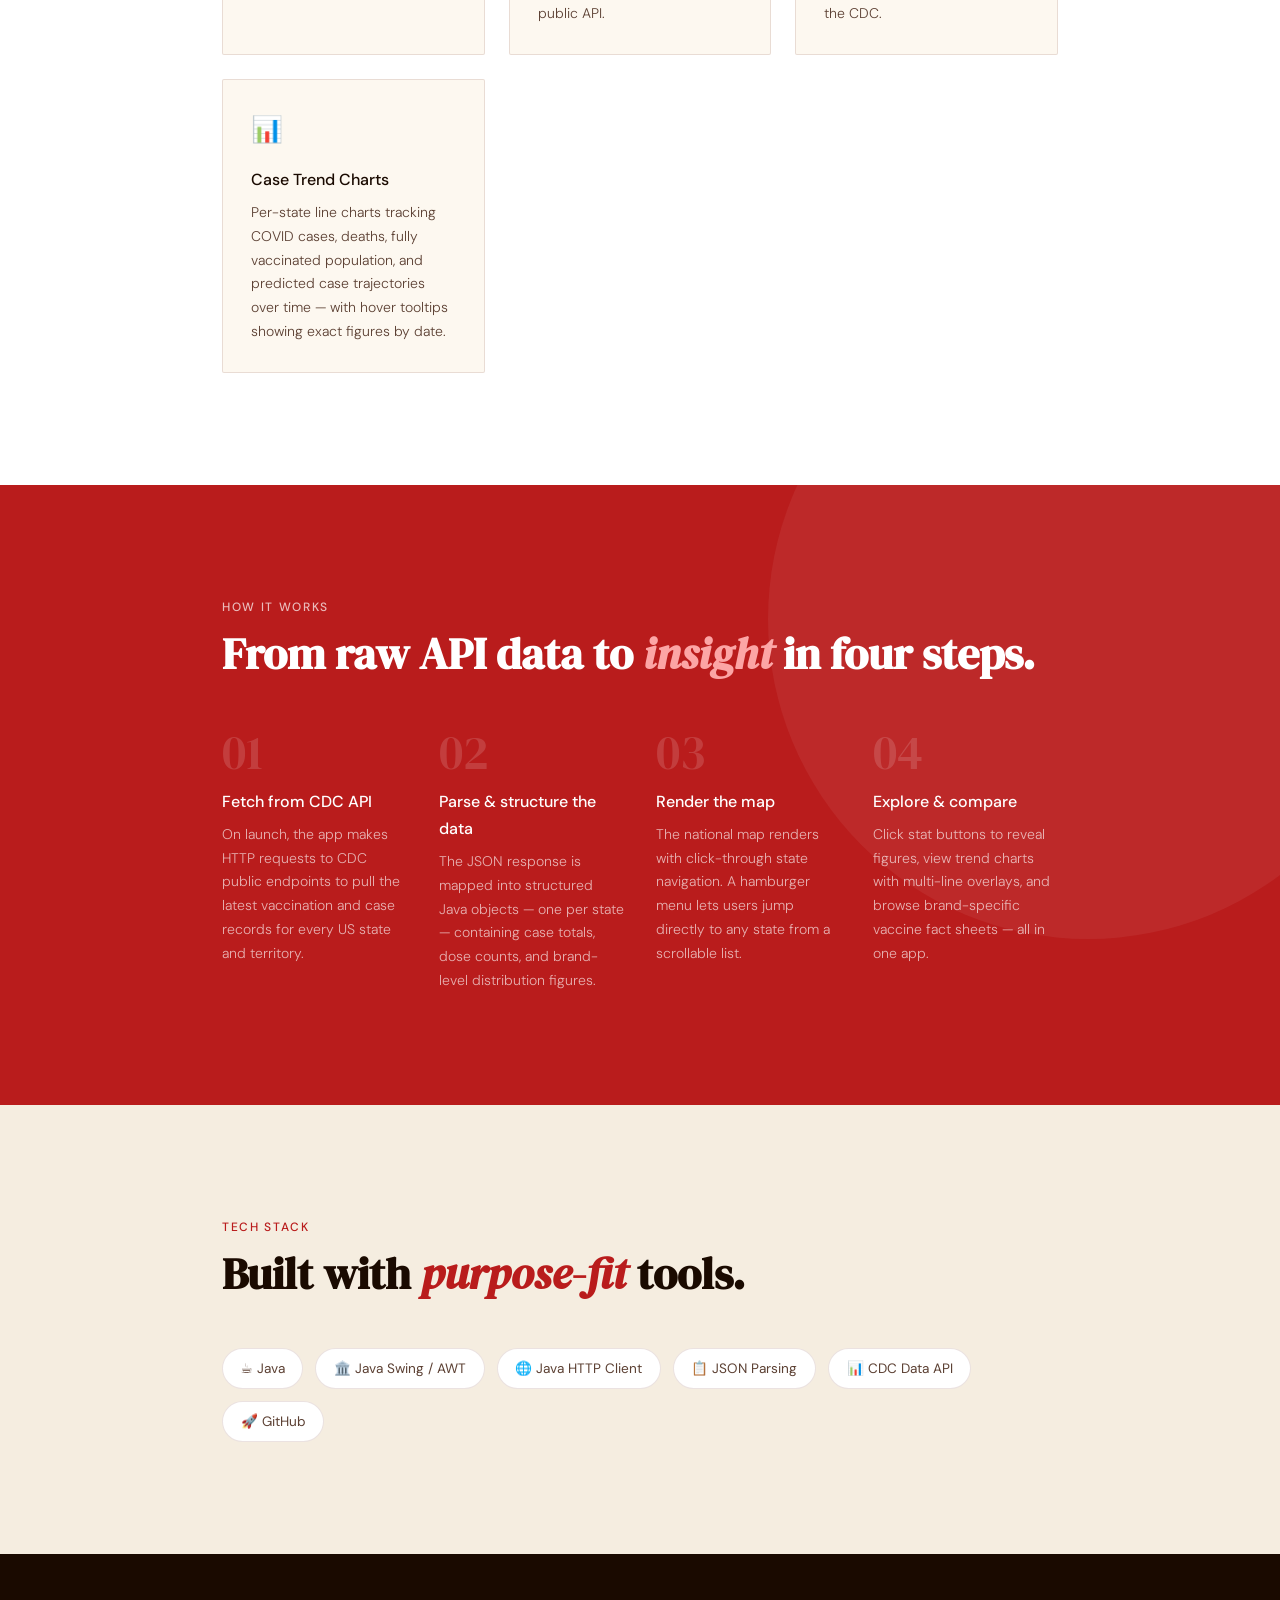
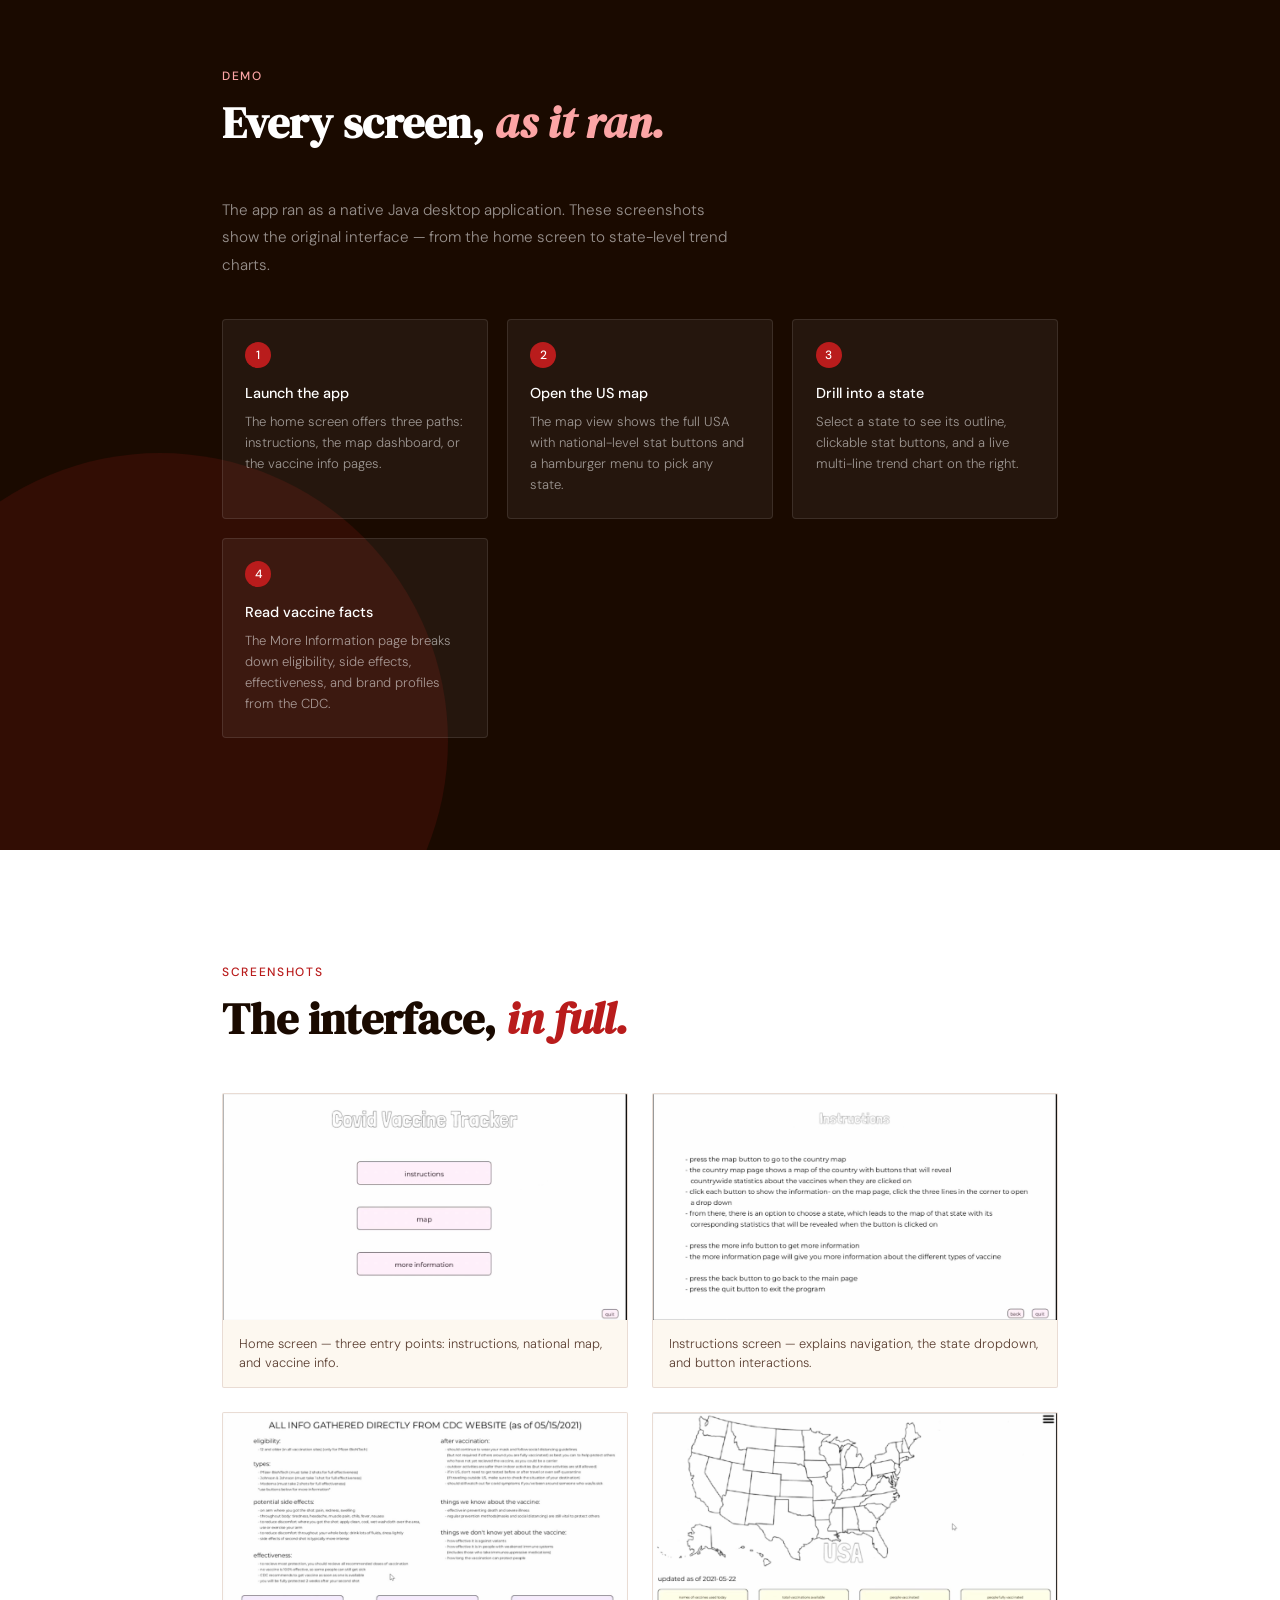
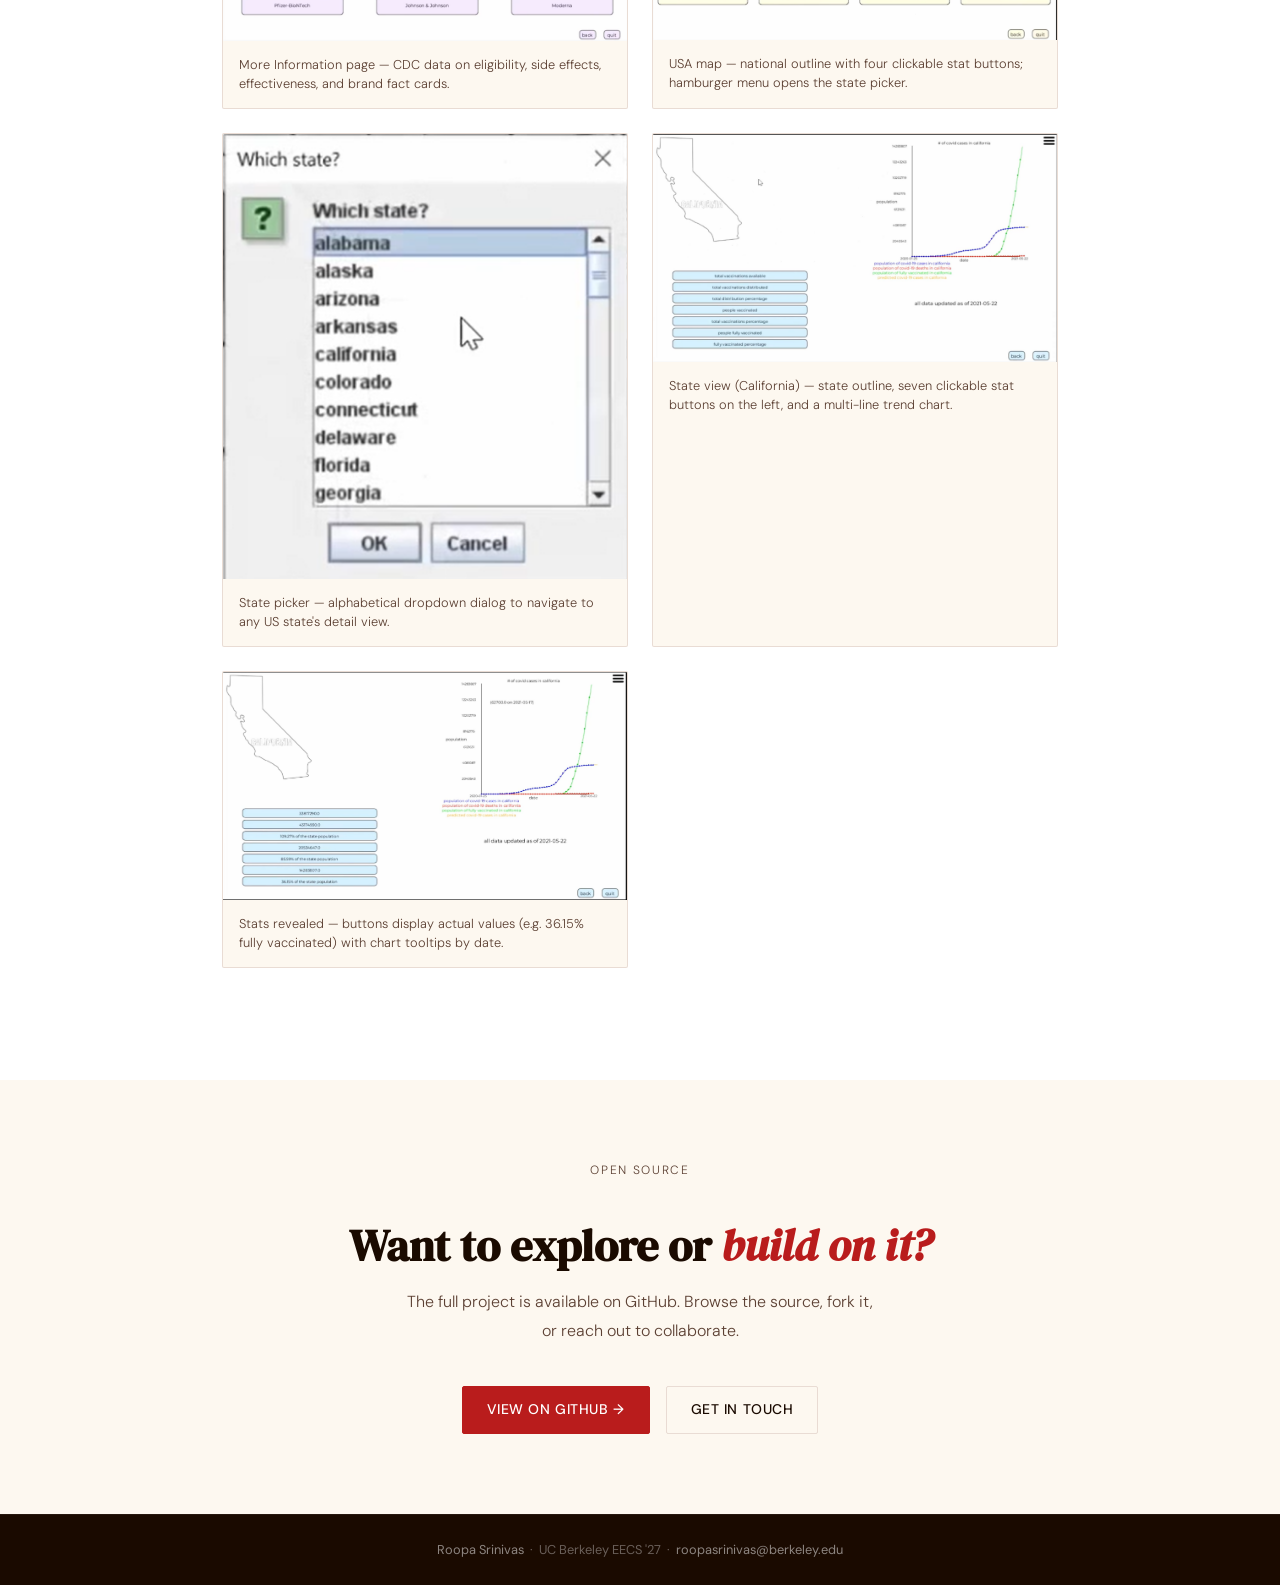
==== commit b07285ff: "changed color palette" ====
--- a/index.html
+++ b/index.html
@@ -1,324 +1,368 @@
 <!DOCTYPE html>
 <html lang="en">
 <head>
-  <meta charset="UTF-8" />
-  <meta name="viewport" content="width=device-width, initial-scale=1.0" />
-  <title>COVID Vaccine Tracker - Roopa Srinivas</title>
-  <link rel="preconnect" href="https://fonts.googleapis.com" />
-  <link href="https://fonts.googleapis.com/css2?family=DM+Serif+Display:ital@0;1&family=Inter:wght@400;500;600&display=swap" rel="stylesheet" />
-  <style>
-    *, *::before, *::after { box-sizing: border-box; margin: 0; padding: 0; }
- 
-    :root {
-      /* Base palette — soft sage */
-      --bg:     #f0f2ee;
-      --bg-alt: #e8ebe5;
-      --white:  #fafbf9;
-      --ink:    #1c2119;
-      --muted:  #6b7568;
-      --border: #d3d9ce;
- 
-      /* Single accent — warm terracotta/moss */
-      --accent:        #3d6b4f;
-      --accent-light:  #eef4f0;
-      --accent-border: #b3cebc;
-      --accent-text:   #2a4d38;
- 
-      --serif: 'DM Serif Display', Georgia, serif;
-      --sans: 'Inter', system-ui, sans-serif;
-      --radius: 12px;
-    }
- 
-    html { scroll-behavior: smooth; }
- 
-    body {
-      font-family: var(--sans);
-      background: var(--bg);
-      color: var(--ink);
-      line-height: 1.6;
-    }
- 
-    /* ── NAV ── */
-    nav {
-      position: sticky; top: 0; z-index: 50;
-      display: flex; align-items: center; justify-content: space-between;
-      padding: 1rem 2rem;
-      background: rgba(240,242,238,0.92);
-      backdrop-filter: blur(8px);
-      border-bottom: 1px solid var(--border);
-    }
-    .nav-logo {
-      font-weight: 600; font-size: 0.95rem;
-      color: var(--ink); text-decoration: none;
-    }
-    .nav-links { display: flex; gap: 1.75rem; list-style: none; }
-    .nav-links a {
-      text-decoration: none; color: var(--muted);
-      font-size: 0.875rem; font-weight: 500;
-      transition: color 0.15s;
-    }
-    .nav-links a:hover { color: var(--accent); }
- 
-    /* ── HERO ── */
-    .hero {
-      max-width: 820px; margin: 0 auto;
-      padding: 5rem 2rem 3.5rem;
-      text-align: center;
-    }
-    .hero-tag {
-      display: inline-block;
-      font-size: 0.78rem; font-weight: 500;
-      color: var(--muted); letter-spacing: 0.04em;
-      margin-bottom: 1.5rem;
-    }
-    h1 {
-      font-family: var(--serif);
-      font-size: clamp(2.6rem, 6vw, 4.2rem);
-      line-height: 1.1; color: var(--ink);
-      margin-bottom: 1.25rem;
-    }
-    h1 em { font-style: italic; color: var(--accent); }
- 
-    .hero-desc {
-      font-size: 1.05rem; color: var(--muted);
-      max-width: 58ch; margin: 0 auto 1rem;
-      line-height: 1.75;
-    }
-    .hero-note {
-      display: inline-block;
-      background: var(--accent-light); border: 1px solid var(--accent-border);
-      border-radius: 8px; padding: 0.6rem 1rem;
-      font-size: 0.82rem; color: var(--accent-text);
-      margin-bottom: 2rem; max-width: 60ch; line-height: 1.55;
-    }
-    .hero-actions {
-      display: flex; gap: 0.75rem;
-      justify-content: center; flex-wrap: wrap;
-    }
-    .btn {
-      display: inline-flex; align-items: center; gap: 0.4rem;
-      padding: 0.65rem 1.25rem; border-radius: 8px;
-      font-size: 0.875rem; font-weight: 500;
-      text-decoration: none; transition: all 0.15s;
-      border: 1px solid transparent;
-    }
-    .btn-primary { background: var(--accent); color: white; }
-    .btn-primary:hover { background: var(--accent-text); }
-    .btn-ghost { background: var(--white); color: var(--ink); border-color: var(--border); }
-    .btn-ghost:hover { border-color: var(--muted); }
- 
-    /* ── STATS ROW ── */
-    .stats-row {
-      display: flex; justify-content: center;
-      border-top: 1px solid var(--border);
-      border-bottom: 1px solid var(--border);
-      background: var(--white); margin: 2.5rem 0 0;
-    }
-    .stat {
-      flex: 1; max-width: 210px;
-      padding: 1.5rem 1rem; text-align: center;
-      border-right: 1px solid var(--border);
-    }
-    .stat:last-child { border-right: none; }
-    .stat-num {
-      display: block; font-family: var(--serif);
-      font-size: 2rem; color: var(--accent);
-      line-height: 1; margin-bottom: 0.3rem;
-    }
-    .stat-label { font-size: 0.78rem; color: var(--muted); font-weight: 500; }
- 
-    /* ── SECTIONS ── */
-    section { padding: 4.5rem 2rem; }
-    .section-inner { max-width: 860px; margin: 0 auto; }
- 
-    .section-eyebrow {
-      font-size: 0.78rem; font-weight: 600;
-      color: var(--accent); text-transform: uppercase;
-      letter-spacing: 0.07em; margin-bottom: 0.6rem;
-    }
-    h2 {
-      font-family: var(--serif);
-      font-size: clamp(1.9rem, 4vw, 2.75rem);
-      line-height: 1.2; margin-bottom: 2.5rem;
-    }
-    h2 em { font-style: italic; color: var(--accent); }
- 
-    /* ── FEATURES ── */
-    .features-grid {
-      display: grid; grid-template-columns: 1fr 1fr;
-      gap: 1px; background: var(--border);
-      border: 1px solid var(--border);
-      border-radius: var(--radius); overflow: hidden;
-    }
-    .feature-card {
-      background: var(--white);
-      padding: 1.75rem;
-      border-left: 3px solid var(--accent-border);
-    }
-    .feature-emoji { font-size: 1.4rem; display: block; margin-bottom: 0.75rem; }
-    .feature-card h3 { font-size: 1rem; font-weight: 600; margin-bottom: 0.5rem; color: var(--ink); }
-    .feature-card p { font-size: 0.875rem; color: var(--muted); line-height: 1.7; }
- 
-    /* ── HOW IT WORKS ── */
-    .steps-grid {
-      display: grid; grid-template-columns: repeat(4, 1fr);
-      gap: 1px; background: var(--border);
-      border: 1px solid var(--border);
-      border-radius: var(--radius); overflow: hidden;
-    }
-    .step { background: var(--white); padding: 1.75rem 1.5rem; }
-    .step-num {
-      display: block; font-size: 0.75rem; font-weight: 600;
-      color: var(--accent); text-transform: uppercase;
-      letter-spacing: 0.06em; margin-bottom: 0.75rem;
-    }
-    .step h3 { font-size: 0.95rem; font-weight: 600; margin-bottom: 0.5rem; color: var(--ink); }
-    .step p { font-size: 0.82rem; color: var(--muted); line-height: 1.65; }
- 
-    /* ── TECH STACK ── */
-    .tech-grid { display: flex; flex-wrap: wrap; gap: 0.6rem; }
-    .tech-pill {
-      display: inline-flex; align-items: center; gap: 0.4rem;
-      background: var(--white); border: 1px solid var(--border);
-      border-radius: 8px; padding: 0.5rem 0.9rem;
-      font-size: 0.875rem; font-weight: 500; color: var(--ink);
-    }
- 
-    /* ── DEMO ── */
-    .demo-steps {
-      display: grid; grid-template-columns: repeat(4, 1fr);
-      gap: 1px; background: var(--border);
-      border: 1px solid var(--border);
-      border-radius: var(--radius); overflow: hidden;
-      margin-bottom: 2rem;
-    }
-    .demo-step { background: var(--white); padding: 1.5rem; }
-    .demo-step-label {
-      display: inline-block; font-size: 0.7rem; font-weight: 600;
-      color: var(--accent); text-transform: uppercase;
-      letter-spacing: 0.06em; margin-bottom: 0.6rem;
-    }
-    .demo-step h3 { font-size: 0.9rem; font-weight: 600; margin-bottom: 0.4rem; color: var(--ink); }
-    .demo-step p { font-size: 0.8rem; color: var(--muted); line-height: 1.6; }
- 
-    /* ── SCREENSHOT GALLERY ── */
-    .screenshot-gallery {
-      display: flex; flex-direction: column; gap: 1.5rem;
-    }
-    .screenshot-featured {
-      border: 1px solid var(--border);
-      border-radius: var(--radius);
-      overflow: hidden;
-      background: var(--white);
-    }
-    .screenshot-featured img { width: 100%; display: block; }
-    .screenshot-row {
-      display: grid; grid-template-columns: 1fr 1fr; gap: 1.5rem;
-    }
-    .screenshot-card {
-      border: 1px solid var(--border);
-      border-radius: var(--radius);
-      overflow: hidden;
-      background: var(--white);
-    }
-    .screenshot-card img { width: 100%; display: block; }
-    .screenshot-caption {
-      padding: 0.65rem 1rem;
-      background: var(--bg);
-      border-top: 1px solid var(--border);
-      font-size: 0.75rem; color: var(--muted);
-      font-weight: 500;
-    }
- 
-    /* Tabbed gallery */
-    .gallery-wrap {
-      border: 1px solid var(--border);
-      border-radius: var(--radius);
-      overflow: hidden;
-      background: var(--white);
-    }
-    .gallery-tabs {
-      display: flex; overflow-x: auto;
-      border-bottom: 1px solid var(--border);
-      background: var(--bg-alt);
-      scrollbar-width: none;
-    }
-    .gallery-tabs::-webkit-scrollbar { display: none; }
-    .gallery-tab {
-      flex-shrink: 0;
-      padding: 0.65rem 1.1rem;
-      font-size: 0.78rem; font-weight: 500;
-      color: var(--muted); cursor: pointer;
-      border-bottom: 2px solid transparent;
-      white-space: nowrap;
-      transition: color 0.15s, border-color 0.15s;
-      user-select: none;
-    }
-    .gallery-tab.active {
-      color: var(--accent);
-      border-bottom-color: var(--accent);
-    }
-    .gallery-tab:hover:not(.active) { color: var(--ink); }
- 
-    .gallery-panels { position: relative; }
-    .gallery-panel { display: none; }
-    .gallery-panel.active { display: block; }
-    .gallery-panel img { width: 100%; display: block; }
-    .gallery-panel-caption {
-      padding: 0.65rem 1rem;
-      border-top: 1px solid var(--border);
-      font-size: 0.75rem; color: var(--muted);
-      font-style: italic;
-    }
- 
-    /* ── SECTION BACKGROUNDS ── */
-    #features     { background: var(--white); border-top: 1px solid var(--border); }
-    #how          { background: var(--bg-alt); border-top: 1px solid var(--border); }
-    #tech         { background: var(--white); border-top: 1px solid var(--border); }
-    #demo         { background: var(--bg-alt); border-top: 1px solid var(--border); }
-    #open-source  {
-      background: var(--accent-light);
-      border-top: 1px solid var(--accent-border);
-      text-align: center;
-    }
-    #open-source h2 { margin-bottom: 0.75rem; }
-    #open-source .os-desc {
-      color: var(--muted); font-size: 0.95rem;
-      max-width: 50ch; margin: 0 auto 2rem; line-height: 1.7;
-    }
- 
-    /* ── FOOTER ── */
-    footer {
-      border-top: 1px solid var(--border);
-      padding: 1.5rem 2rem;
-      display: flex; align-items: center; justify-content: space-between;
-      flex-wrap: wrap; gap: 0.5rem;
-      background: var(--bg);
-    }
-    .footer-logo { font-weight: 600; font-size: 0.875rem; text-decoration: none; color: var(--ink); }
-    .footer-meta { font-size: 0.78rem; color: var(--muted); }
-    .footer-meta a { color: var(--muted); text-decoration: none; }
-    .footer-meta a:hover { color: var(--accent); }
- 
-    /* ── RESPONSIVE ── */
-    @media (max-width: 700px) {
-      .features-grid { grid-template-columns: 1fr; }
-      .steps-grid, .demo-steps { grid-template-columns: 1fr 1fr; }
-      .screenshot-row { grid-template-columns: 1fr; }
-      .nav-links { display: none; }
-    }
-    @media (max-width: 480px) {
-      .steps-grid, .demo-steps { grid-template-columns: 1fr; }
-      .stats-row { flex-wrap: wrap; }
-      .stat { max-width: 50%; border-bottom: 1px solid var(--border); }
-    }
-  </style>
+<meta charset="UTF-8" />
+<meta name="viewport" content="width=device-width, initial-scale=1.0"/>
+<title>COVID Vaccine Tracker - Roopa Srinivas</title>
+<link href="https://fonts.googleapis.com/css2?family=DM+Serif+Display:ital@0;1&family=DM+Sans:wght@300;400;500&display=swap" rel="stylesheet"/>
+<style>
+*, *::before, *::after { box-sizing: border-box; margin: 0; padding: 0; }
+
+:root {
+  --bg: #FDF8F0;
+  --surface: #FFFFFF;
+  --surface2: #F5EDE0;
+  --ink: #1A0A00;
+  --ink2: #5C4033;
+  --ink3: #9A7060;
+  --accent: #B91C1C;
+  --accent-dark: #7F1212;
+  --accent-light: #FAE7E7;
+  --border: rgba(90,20,10,0.12);
+  --serif: 'DM Serif Display', Georgia, serif;
+  --sans: 'DM Sans', system-ui, sans-serif;
+}
+
+html { scroll-behavior: smooth; }
+body {
+  font-family: var(--sans);
+  background: var(--bg);
+  color: var(--ink);
+  font-size: 16px;
+  line-height: 1.7;
+}
+
+/* NAV */
+nav {
+  position: fixed; top: 0; left: 0; right: 0; z-index: 100;
+  display: flex; align-items: center; justify-content: space-between;
+  padding: 1.25rem 3rem;
+  background: rgba(253,248,240,0.93);
+  backdrop-filter: blur(8px);
+  border-bottom: 1px solid var(--border);
+}
+.nav-logo {
+  font-family: var(--serif);
+  font-size: 1.1rem;
+  color: var(--ink);
+  text-decoration: none;
+  letter-spacing: 0.01em;
+}
+.nav-links { display: flex; gap: 2rem; list-style: none; }
+.nav-links a {
+  font-size: 0.875rem;
+  font-weight: 400;
+  color: var(--ink2);
+  text-decoration: none;
+  letter-spacing: 0.04em;
+  text-transform: uppercase;
+  transition: color 0.2s;
+}
+.nav-links a:hover { color: var(--accent); }
+
+/* HERO */
+#hero {
+  min-height: 100vh;
+  display: flex; align-items: center;
+  padding-top: 5rem;
+  background: var(--bg);
+  position: relative;
+  overflow: hidden;
+}
+#hero::before {
+  content: '';
+  position: absolute;
+  top: -120px; right: -120px;
+  width: 520px; height: 520px;
+  border-radius: 50%;
+  background: var(--accent-light);
+  opacity: 0.6;
+  pointer-events: none;
+}
+.container { max-width: 900px; margin: 0 auto; padding: 0 2rem; }
+
+.hero-eyebrow {
+  font-size: 0.75rem;
+  font-weight: 500;
+  letter-spacing: 0.14em;
+  text-transform: uppercase;
+  color: var(--ink3);
+  margin-bottom: 0.75rem;
+}
+.hero-title {
+  font-family: var(--serif);
+  font-size: clamp(2.8rem, 7vw, 5rem);
+  line-height: 1.08;
+  color: var(--ink);
+  margin-bottom: 1.5rem;
+}
+.hero-title em { font-style: italic; color: var(--accent); }
+
+.archived-banner {
+  display: flex; align-items: flex-start; gap: 0.75rem;
+  background: var(--accent-light);
+  border: 1px solid rgba(185,28,28,0.2);
+  border-left: 3px solid var(--accent);
+  border-radius: 4px;
+  padding: 0.9rem 1.1rem;
+  margin-bottom: 2rem;
+  max-width: 580px;
+}
+.archived-banner p { font-size: 0.875rem; color: var(--ink2); font-weight: 300; line-height: 1.6; }
+.archived-banner strong { color: var(--accent); font-weight: 500; }
+
+.hero-desc {
+  font-size: 1.1rem;
+  color: var(--ink2);
+  max-width: 540px;
+  margin-bottom: 2.5rem;
+  font-weight: 300;
+  line-height: 1.75;
+}
+.hero-links { display: flex; gap: 1rem; flex-wrap: wrap; align-items: center; }
+
+.btn {
+  display: inline-flex; align-items: center; gap: 0.4rem;
+  padding: 0.7rem 1.5rem;
+  border-radius: 2px;
+  font-size: 0.875rem;
+  font-weight: 500;
+  letter-spacing: 0.04em;
+  text-transform: uppercase;
+  text-decoration: none;
+  transition: all 0.2s;
+  cursor: pointer;
+}
+.btn-primary { background: var(--accent); color: #fff; border: 1.5px solid var(--accent); }
+.btn-primary:hover { background: var(--accent-dark); border-color: var(--accent-dark); }
+.btn-outline { background: transparent; color: var(--ink); border: 1.5px solid var(--border); }
+.btn-outline:hover { border-color: var(--ink2); }
+
+/* STATS STRIP */
+.stats-strip {
+  background: var(--accent);
+  padding: 2.5rem 3rem;
+  display: flex; justify-content: center; gap: 5rem; flex-wrap: wrap;
+}
+.stat { text-align: center; }
+.stat-num {
+  font-family: var(--serif);
+  font-size: 2.4rem;
+  color: #fff;
+  line-height: 1;
+  margin-bottom: 0.3rem;
+}
+.stat-label { font-size: 0.75rem; color: rgba(255,255,255,0.75); letter-spacing: 0.06em; text-transform: uppercase; }
+
+/* SECTIONS */
+section { padding: 7rem 0; }
+.section-label {
+  font-size: 0.75rem;
+  font-weight: 500;
+  letter-spacing: 0.14em;
+  text-transform: uppercase;
+  color: var(--accent);
+  margin-bottom: 0.75rem;
+}
+.section-title {
+  font-family: var(--serif);
+  font-size: clamp(2rem, 4vw, 2.75rem);
+  line-height: 1.15;
+  color: var(--ink);
+  margin-bottom: 3rem;
+}
+.section-title em { font-style: italic; color: var(--accent); }
+
+/* FEATURES */
+#features { background: var(--surface); }
+.features-grid {
+  display: grid;
+  grid-template-columns: repeat(auto-fit, minmax(260px, 1fr));
+  gap: 1.5rem;
+}
+.feature-card {
+  padding: 1.75rem;
+  border: 1px solid var(--border);
+  border-radius: 2px;
+  background: var(--bg);
+  transition: border-color 0.2s, transform 0.2s;
+}
+.feature-card:hover { border-color: var(--accent); transform: translateY(-2px); }
+.feature-icon { font-size: 1.6rem; margin-bottom: 0.9rem; }
+.feature-title { font-size: 1rem; font-weight: 500; color: var(--ink); margin-bottom: 0.5rem; }
+.feature-desc { font-size: 0.875rem; color: var(--ink2); font-weight: 300; line-height: 1.7; }
+
+/* HOW IT WORKS */
+#how { background: var(--accent); position: relative; overflow: hidden; }
+#how::before {
+  content: '';
+  position: absolute; top: -30%; right: -10%;
+  width: 50vw; height: 50vw;
+  border-radius: 50%;
+  background: rgba(255,255,255,0.06);
+  pointer-events: none;
+}
+#how .section-label { color: rgba(255,255,255,0.7); }
+#how .section-title { color: #fff; margin-bottom: 3rem; }
+#how .section-title em { color: #FCA5A5; }
+.steps { display: grid; grid-template-columns: repeat(4, 1fr); gap: 2rem; position: relative; z-index: 1; }
+.step-num {
+  font-family: var(--serif);
+  font-size: 3rem;
+  color: rgba(255,255,255,0.15);
+  line-height: 1;
+  margin-bottom: 0.75rem;
+}
+.step-title { font-size: 1rem; font-weight: 500; color: #fff; margin-bottom: 0.5rem; }
+.step-desc { font-size: 0.875rem; font-weight: 300; color: rgba(255,255,255,0.65); line-height: 1.7; }
+
+/* TECH */
+#tech { background: var(--surface2); }
+.tech-grid { display: flex; flex-wrap: wrap; gap: 0.75rem; margin-top: 0.5rem; }
+.tech-pill {
+  display: inline-flex; align-items: center; gap: 0.5rem;
+  padding: 0.5rem 1.1rem;
+  background: var(--surface);
+  border: 1px solid var(--border);
+  border-radius: 100px;
+  font-size: 0.85rem;
+  color: var(--ink2);
+  transition: border-color 0.2s, background 0.2s;
+}
+.tech-pill:hover { border-color: var(--accent); background: var(--accent-light); color: var(--accent); }
+
+/* DEMO */
+#demo { background: var(--ink); position: relative; overflow: hidden; }
+#demo::before {
+  content: '';
+  position: absolute; bottom: -20%; left: -10%;
+  width: 45vw; height: 45vw;
+  border-radius: 50%;
+  background: rgba(185,28,28,0.15);
+  pointer-events: none;
+}
+.demo-inner { position: relative; z-index: 1; }
+#demo .section-label { color: #FCA5A5; }
+#demo .section-title { color: #fff; }
+#demo .section-title em { color: #FCA5A5; }
+#demo .section-sub { font-size: 0.95rem; font-weight: 300; color: rgba(255,255,255,0.55); max-width: 520px; line-height: 1.8; margin-bottom: 2.5rem; }
+
+.demo-link {
+  display: inline-block;
+  background: var(--accent);
+  color: #fff;
+  padding: 0.75rem 1.5rem;
+  border-radius: 2px;
+  text-decoration: none;
+  font-size: 0.875rem;
+  font-weight: 500;
+  letter-spacing: 0.04em;
+  text-transform: uppercase;
+  transition: background 0.2s;
+  margin-bottom: 3rem;
+}
+.demo-link:hover { background: var(--accent-dark); }
+
+.demo-steps { display: grid; grid-template-columns: repeat(auto-fit, minmax(200px, 1fr)); gap: 1.2rem; }
+.demo-step {
+  background: rgba(255,255,255,0.05);
+  border: 1px solid rgba(255,255,255,0.1);
+  border-radius: 4px;
+  padding: 1.4rem;
+  transition: border-color 0.2s;
+}
+.demo-step:hover { border-color: rgba(185,28,28,0.5); }
+.demo-step-num {
+  background: var(--accent);
+  color: #fff;
+  width: 26px; height: 26px;
+  border-radius: 50%;
+  display: flex; align-items: center; justify-content: center;
+  font-size: 0.75rem; font-weight: 500;
+  margin-bottom: 0.8rem;
+}
+.demo-step h4 { font-size: 0.9rem; font-weight: 500; color: #fff; margin-bottom: 0.35rem; }
+.demo-step p { font-size: 0.82rem; color: rgba(255,255,255,0.55); line-height: 1.6; font-weight: 300; }
+
+/* GALLERY */
+#gallery { background: var(--surface); }
+.gallery-tabs {
+  display: flex; gap: 0.5rem; flex-wrap: wrap;
+  margin-bottom: 2rem;
+}
+.gallery-tab {
+  padding: 0.45rem 1rem;
+  font-size: 0.8rem;
+  letter-spacing: 0.04em;
+  text-transform: uppercase;
+  font-weight: 500;
+  border: 1px solid var(--border);
+  border-radius: 2px;
+  cursor: pointer;
+  color: var(--ink2);
+  background: transparent;
+  transition: all 0.2s;
+}
+.gallery-tab.active, .gallery-tab:hover { background: var(--accent); color: #fff; border-color: var(--accent); }
+.screenshot-grid {
+  display: grid;
+  grid-template-columns: repeat(auto-fit, minmax(280px, 1fr));
+  gap: 1.5rem;
+}
+.screenshot-card {
+  border: 1px solid var(--border);
+  border-radius: 2px;
+  overflow: hidden;
+  background: var(--bg);
+  transition: border-color 0.2s, transform 0.2s;
+}
+.screenshot-card:hover { border-color: var(--accent); transform: translateY(-2px); }
+.screenshot-card img { width: 100%; display: block; }
+.screenshot-caption { padding: 0.9rem 1rem; font-size: 0.8rem; color: var(--ink2); font-weight: 300; line-height: 1.5; }
+
+/* OSS CTA */
+#cta { background: var(--bg); text-align: center; padding: 5rem 0; }
+#cta .section-title { margin: 0 auto 1rem; }
+#cta p { color: var(--ink2); max-width: 480px; margin: 0 auto 2.5rem; font-weight: 300; line-height: 1.8; }
+.cta-buttons { display: flex; justify-content: center; gap: 1rem; flex-wrap: wrap; }
+
+/* FOOTER */
+footer {
+  background: var(--ink);
+  border-top: 1px solid rgba(255,255,255,0.06);
+  text-align: center;
+  padding: 1.5rem;
+  font-size: 0.8rem;
+  color: rgba(255,255,255,0.35);
+}
+footer a { color: rgba(255,255,255,0.5); text-decoration: none; }
+footer a:hover { color: #FCA5A5; }
+
+/* RESPONSIVE */
+@media (max-width: 800px) {
+  nav { padding: 1rem 1.5rem; }
+  .nav-links { gap: 1.25rem; }
+  .steps { grid-template-columns: 1fr 1fr; }
+  .stats-strip { gap: 2.5rem; padding: 2rem; }
+  section { padding: 5rem 0; }
+}
+
+/* ANIMATIONS */
+@keyframes fadeUp {
+  from { opacity: 0; transform: translateY(24px); }
+  to { opacity: 1; transform: translateY(0); }
+}
+.hero-eyebrow { animation: fadeUp 0.6s ease both; }
+.hero-title { animation: fadeUp 0.6s 0.1s ease both; }
+.archived-banner { animation: fadeUp 0.6s 0.15s ease both; }
+.hero-desc { animation: fadeUp 0.6s 0.2s ease both; }
+.hero-links { animation: fadeUp 0.6s 0.3s ease both; }
+</style>
 </head>
 <body>
- 
-<!-- NAV -->
+
 <nav>
-  <a href="https://roopa-srinivas.github.io/" class="nav-logo">COVID Vaccine Tracker</a>
+  <a class="nav-logo" href="#">COVID Vaccine Tracker</a>
   <ul class="nav-links">
     <li><a href="#features">Features</a></li>
     <li><a href="#how">How It Works</a></li>
@@ -326,227 +370,192 @@
     <li><a href="#tech">Tech Stack</a></li>
   </ul>
 </nav>
- 
+
 <!-- HERO -->
-<div class="hero">
-  <p class="hero-tag">Data Visualization · High School Capstone · 2022</p>
-  <h1>Tracking the<br><em>COVID vaccine</em><br>rollout, live.</h1>
-  <p class="hero-desc">
-    An interactive map dashboard pulling real-time CDC data on COVID cases, vaccines administered,
-    and brand-specific statistics — making pandemic data accessible and understandable at a glance.
-  </p>
-  <p class="hero-note">
-    📦 <strong>Archived project.</strong> Data was sourced from CDC API endpoints in 2021–2022. Those endpoints have since been restructured or retired, so the live data feed no longer functions — but the interface and logic remain as originally built.
-  </p>
-  <div class="hero-actions">
-    <a href="https://github.com/roopa-srinivas/COVIDVaccineTracker" target="_blank" class="btn btn-primary">View on GitHub →</a>
-    <a href="https://roopa-srinivas.github.io/#projects" class="btn btn-ghost">← Back to Projects</a>
-  </div>
- 
-  <div class="stats-row">
-    <div class="stat">
-      <span class="stat-num">50+</span>
-      <span class="stat-label">States &amp; territories tracked</span>
-    </div>
-    <div class="stat">
-      <span class="stat-num">3</span>
-      <span class="stat-label">Vaccine brands profiled</span>
-    </div>
-    <div class="stat">
-      <span class="stat-num">Live</span>
-      <span class="stat-label">CDC data integration</span>
-    </div>
-    <div class="stat">
-      <span class="stat-num">100%</span>
-      <span class="stat-label">Java — no frameworks</span>
-    </div>
-  </div>
+<section id="hero">
+  <div class="container">
+    <p class="hero-eyebrow">Data Visualization · High School Capstone · 2022</p>
+    <h1 class="hero-title">Tracking the <em>COVID vaccine</em> rollout, live.</h1>
+    <div class="archived-banner">
+      <p>📦 <strong>Archived project.</strong> Data was sourced from CDC API endpoints in 2021–2022. Those endpoints have since been restructured or retired, so the live data feed no longer functions — but the interface and logic remain as originally built.</p>
+    </div>
+    <p class="hero-desc">An interactive map dashboard pulling real-time CDC data on COVID cases, vaccines administered, and brand-specific statistics — making pandemic data accessible and understandable at a glance.</p>
+    <div class="hero-links">
+      <a class="btn btn-primary" href="https://github.com/roopa-srinivas/COVIDVaccineTracker" target="_blank">View on GitHub →</a>
+      <a class="btn btn-outline" href="https://roopa-srinivas.github.io/#projects">← Back to Projects</a>
+    </div>
+  </div>
+</section>
+
+<!-- STATS -->
+<div class="stats-strip">
+  <div class="stat"><div class="stat-num">50+</div><div class="stat-label">States & territories tracked</div></div>
+  <div class="stat"><div class="stat-num">3</div><div class="stat-label">Vaccine brands profiled</div></div>
+  <div class="stat"><div class="stat-num">Live</div><div class="stat-label">CDC data integration</div></div>
+  <div class="stat"><div class="stat-num">100%</div><div class="stat-label">Java — no frameworks</div></div>
 </div>
- 
+
 <!-- FEATURES -->
 <section id="features">
-  <div class="section-inner">
-    <p class="section-eyebrow">What it does</p>
-    <h2>Built to make <em>public health data</em> actually public.</h2>
+  <div class="container">
+    <p class="section-label">What it does</p>
+    <h2 class="section-title">Built to make <em>public health data</em> actually public.</h2>
     <div class="features-grid">
       <div class="feature-card">
-        <span class="feature-emoji">🗺️</span>
-        <h3>Interactive Map Dashboard</h3>
-        <p>A visual, state-by-state map showing COVID case counts and vaccination progress across the US — click any state to drill into that state's detailed statistics and trend charts.</p>
+        <div class="feature-icon">🗺️</div>
+        <div class="feature-title">Interactive Map Dashboard</div>
+        <p class="feature-desc">A visual, state-by-state map showing COVID case counts and vaccination progress across the US — click any state to drill into that state's detailed statistics and trend charts.</p>
       </div>
       <div class="feature-card">
-        <span class="feature-emoji">💉</span>
-        <h3>Live Vaccine Statistics</h3>
-        <p>Real-time data on total doses administered, percentage of population vaccinated, distribution percentages, and breakdown by dose number — pulled directly from the CDC's public API.</p>
+        <div class="feature-icon">💉</div>
+        <div class="feature-title">Live Vaccine Statistics</div>
+        <p class="feature-desc">Real-time data on total doses administered, percentage of population vaccinated, distribution percentages, and breakdown by dose number — pulled directly from the CDC's public API.</p>
       </div>
       <div class="feature-card">
-        <span class="feature-emoji">🏭</span>
-        <h3>Brand-Specific Profiles</h3>
-        <p>Detailed fact cards for each authorized vaccine — Pfizer-BioNTech, Moderna, and J&amp;J — covering efficacy rates, eligibility, side effects, and dosing schedules sourced from the CDC.</p>
+        <div class="feature-icon">🏭</div>
+        <div class="feature-title">Brand-Specific Profiles</div>
+        <p class="feature-desc">Detailed fact cards for each authorized vaccine — Pfizer-BioNTech, Moderna, and J&J — covering efficacy rates, eligibility, side effects, and dosing schedules sourced from the CDC.</p>
       </div>
       <div class="feature-card">
-        <span class="feature-emoji">📊</span>
-        <h3>Case Trend Charts</h3>
-        <p>Per-state line charts tracking COVID cases, deaths, fully vaccinated population, and predicted case trajectories over time — with hover tooltips showing exact figures by date.</p>
-      </div>
-    </div>
-  </div>
-</section>
- 
+        <div class="feature-icon">📊</div>
+        <div class="feature-title">Case Trend Charts</div>
+        <p class="feature-desc">Per-state line charts tracking COVID cases, deaths, fully vaccinated population, and predicted case trajectories over time — with hover tooltips showing exact figures by date.</p>
+      </div>
+    </div>
+  </div>
+</section>
+
 <!-- HOW IT WORKS -->
 <section id="how">
-  <div class="section-inner">
-    <p class="section-eyebrow">How it works</p>
-    <h2>From raw API data to <em>insight</em> in four steps.</h2>
-    <div class="steps-grid">
+  <div class="container">
+    <p class="section-label">How it works</p>
+    <h2 class="section-title">From raw API data to <em>insight</em> in four steps.</h2>
+    <div class="steps">
       <div class="step">
-        <span class="step-num">01</span>
-        <h3>Fetch from CDC API</h3>
-        <p>On launch, the app makes HTTP requests to CDC public endpoints to pull the latest vaccination and case records for every US state and territory.</p>
+        <div class="step-num">01</div>
+        <div class="step-title">Fetch from CDC API</div>
+        <p class="step-desc">On launch, the app makes HTTP requests to CDC public endpoints to pull the latest vaccination and case records for every US state and territory.</p>
       </div>
       <div class="step">
-        <span class="step-num">02</span>
-        <h3>Parse &amp; structure the data</h3>
-        <p>The JSON response is mapped into structured Java objects — one per state — containing case totals, dose counts, and brand-level distribution figures.</p>
+        <div class="step-num">02</div>
+        <div class="step-title">Parse & structure the data</div>
+        <p class="step-desc">The JSON response is mapped into structured Java objects — one per state — containing case totals, dose counts, and brand-level distribution figures.</p>
       </div>
       <div class="step">
-        <span class="step-num">03</span>
-        <h3>Render the map</h3>
-        <p>The national map renders with click-through state navigation. A hamburger menu lets users jump directly to any state from a scrollable list.</p>
+        <div class="step-num">03</div>
+        <div class="step-title">Render the map</div>
+        <p class="step-desc">The national map renders with click-through state navigation. A hamburger menu lets users jump directly to any state from a scrollable list.</p>
       </div>
       <div class="step">
-        <span class="step-num">04</span>
-        <h3>Explore &amp; compare</h3>
-        <p>Click stat buttons to reveal figures, view trend charts with multi-line overlays, and browse brand-specific vaccine fact sheets — all in one app.</p>
-      </div>
-    </div>
-  </div>
-</section>
- 
+        <div class="step-num">04</div>
+        <div class="step-title">Explore & compare</div>
+        <p class="step-desc">Click stat buttons to reveal figures, view trend charts with multi-line overlays, and browse brand-specific vaccine fact sheets — all in one app.</p>
+      </div>
+    </div>
+  </div>
+</section>
+
 <!-- TECH STACK -->
 <section id="tech">
-  <div class="section-inner">
-    <p class="section-eyebrow">Tech stack</p>
-    <h2>Built with <em>purpose-fit</em> tools.</h2>
+  <div class="container">
+    <p class="section-label">Tech stack</p>
+    <h2 class="section-title">Built with <em>purpose-fit</em> tools.</h2>
     <div class="tech-grid">
-      <span class="tech-pill">☕ Java</span>
-      <span class="tech-pill">🏛️ Java Swing / AWT</span>
-      <span class="tech-pill">🌐 Java HTTP Client</span>
-      <span class="tech-pill">📋 JSON Parsing</span>
-      <span class="tech-pill">📊 CDC Data API</span>
-      <span class="tech-pill">🚀 GitHub</span>
-    </div>
-  </div>
-</section>
- 
+      <div class="tech-pill">☕ Java</div>
+      <div class="tech-pill">🏛️ Java Swing / AWT</div>
+      <div class="tech-pill">🌐 Java HTTP Client</div>
+      <div class="tech-pill">📋 JSON Parsing</div>
+      <div class="tech-pill">📊 CDC Data API</div>
+      <div class="tech-pill">🚀 GitHub</div>
+    </div>
+  </div>
+</section>
+
 <!-- DEMO -->
 <section id="demo">
-  <div class="section-inner">
-    <p class="section-eyebrow">Demo</p>
-    <h2>Every screen, <em>as it ran.</em></h2>
- 
+  <div class="container demo-inner">
+    <p class="section-label">Demo</p>
+    <h2 class="section-title">Every screen, <em>as it ran.</em></h2>
+    <p class="section-sub">The app ran as a native Java desktop application. These screenshots show the original interface — from the home screen to state-level trend charts.</p>
     <div class="demo-steps">
       <div class="demo-step">
-        <span class="demo-step-label">Step 1</span>
-        <h3>Launch the app</h3>
+        <div class="demo-step-num">1</div>
+        <h4>Launch the app</h4>
         <p>The home screen offers three paths: instructions, the map dashboard, or the vaccine info pages.</p>
       </div>
       <div class="demo-step">
-        <span class="demo-step-label">Step 2</span>
-        <h3>Open the US map</h3>
+        <div class="demo-step-num">2</div>
+        <h4>Open the US map</h4>
         <p>The map view shows the full USA with national-level stat buttons and a hamburger menu to pick any state.</p>
       </div>
       <div class="demo-step">
-        <span class="demo-step-label">Step 3</span>
-        <h3>Drill into a state</h3>
+        <div class="demo-step-num">3</div>
+        <h4>Drill into a state</h4>
         <p>Select a state to see its outline, clickable stat buttons, and a live multi-line trend chart on the right.</p>
       </div>
       <div class="demo-step">
-        <span class="demo-step-label">Step 4</span>
-        <h3>Read vaccine facts</h3>
+        <div class="demo-step-num">4</div>
+        <h4>Read vaccine facts</h4>
         <p>The More Information page breaks down eligibility, side effects, effectiveness, and brand profiles from the CDC.</p>
       </div>
     </div>
- 
-    <!-- TABBED SCREENSHOT GALLERY -->
-    <div class="gallery-wrap">
-      <div class="gallery-tabs">
-        <div class="gallery-tab active" data-tab="0">Home Screen</div>
-        <div class="gallery-tab" data-tab="1">Instructions</div>
-        <div class="gallery-tab" data-tab="2">Vaccine Info</div>
-        <div class="gallery-tab" data-tab="3">USA Map</div>
-        <div class="gallery-tab" data-tab="4">State Picker</div>
-        <div class="gallery-tab" data-tab="5">State View</div>
-        <div class="gallery-tab" data-tab="6">State Stats</div>
-      </div>
-      <div class="gallery-panels">
-        <div class="gallery-panel active" data-panel="0">
-          <img src="covid1.png" alt="Home screen with Instructions, Map, and More Information buttons" />
-          <div class="gallery-panel-caption">Home screen — three entry points: instructions, national map, and vaccine info.</div>
-        </div>
-        <div class="gallery-panel" data-panel="1">
-          <img src="covid2.png" alt="Instructions screen explaining how to navigate the app" />
-          <div class="gallery-panel-caption">Instructions screen — explains navigation, the state dropdown, and button interactions.</div>
-        </div>
-        <div class="gallery-panel" data-panel="2">
-          <img src="covid3.png" alt="More Information page with CDC vaccine data and brand buttons" />
-          <div class="gallery-panel-caption">More Information page — CDC data on eligibility, side effects, effectiveness, and brand fact cards for Pfizer, J&amp;J, and Moderna.</div>
-        </div>
-        <div class="gallery-panel" data-panel="3">
-          <img src="covid4.png" alt="USA map view with national stat buttons" />
-          <div class="gallery-panel-caption">USA map — national outline with four clickable stat buttons; hamburger menu in corner opens the state picker.</div>
-        </div>
-        <div class="gallery-panel" data-panel="4">
-          <img src="covid5.png" alt="Which state? dropdown dialog listing all US states" />
-          <div class="gallery-panel-caption">State picker — alphabetical dropdown dialog to navigate to any US state's detail view.</div>
-        </div>
-        <div class="gallery-panel" data-panel="5">
-          <img src="covid6.png" alt="California state view with stat buttons and trend chart" />
-          <div class="gallery-panel-caption">State view (California) — state outline, seven clickable stat buttons on the left, and a multi-line trend chart on the right.</div>
-        </div>
-        <div class="gallery-panel" data-panel="6">
-          <img src="covid7.png" alt="California stats revealed with vaccination data and trend chart tooltip" />
-          <div class="gallery-panel-caption">Stats revealed — buttons display actual values (e.g. 36.15% fully vaccinated) with chart tooltips showing exact figures by date.</div>
-        </div>
-      </div>
-    </div>
- 
-  </div>
-</section>
- 
-<!-- OPEN SOURCE -->
-<section id="open-source">
-  <div class="section-inner">
-    <p class="section-eyebrow">Open source</p>
-    <h2>Want to explore or <em>build on it?</em></h2>
-    <p class="os-desc">The full project is available on GitHub. Browse the source, fork it, or reach out to collaborate.</p>
-    <div class="hero-actions">
-      <a href="https://github.com/roopa-srinivas/COVIDVaccineTracker" target="_blank" class="btn btn-primary">View on GitHub →</a>
-      <a href="mailto:roopasrinivas@berkeley.edu" class="btn btn-ghost">Get in Touch</a>
-    </div>
-  </div>
-</section>
- 
-<!-- FOOTER -->
+  </div>
+</section>
+
+<!-- GALLERY -->
+<section id="gallery">
+  <div class="container">
+    <p class="section-label">Screenshots</p>
+    <h2 class="section-title">The interface, <em>in full.</em></h2>
+    <div class="screenshot-grid">
+      <div class="screenshot-card">
+        <img src="covid1.png" alt="Home screen with Instructions, Map, and More Information buttons" loading="lazy"/>
+        <div class="screenshot-caption">Home screen — three entry points: instructions, national map, and vaccine info.</div>
+      </div>
+      <div class="screenshot-card">
+        <img src="covid2.png" alt="Instructions screen" loading="lazy"/>
+        <div class="screenshot-caption">Instructions screen — explains navigation, the state dropdown, and button interactions.</div>
+      </div>
+      <div class="screenshot-card">
+        <img src="covid3.png" alt="More Information page with CDC vaccine data" loading="lazy"/>
+        <div class="screenshot-caption">More Information page — CDC data on eligibility, side effects, effectiveness, and brand fact cards.</div>
+      </div>
+      <div class="screenshot-card">
+        <img src="covid4.png" alt="USA map view with national stat buttons" loading="lazy"/>
+        <div class="screenshot-caption">USA map — national outline with four clickable stat buttons; hamburger menu opens the state picker.</div>
+      </div>
+      <div class="screenshot-card">
+        <img src="covid5.png" alt="State picker dropdown" loading="lazy"/>
+        <div class="screenshot-caption">State picker — alphabetical dropdown dialog to navigate to any US state's detail view.</div>
+      </div>
+      <div class="screenshot-card">
+        <img src="covid6.png" alt="California state view with stat buttons and trend chart" loading="lazy"/>
+        <div class="screenshot-caption">State view (California) — state outline, seven clickable stat buttons on the left, and a multi-line trend chart.</div>
+      </div>
+      <div class="screenshot-card">
+        <img src="covid7.png" alt="California stats revealed with vaccination data and chart tooltip" loading="lazy"/>
+        <div class="screenshot-caption">Stats revealed — buttons display actual values (e.g. 36.15% fully vaccinated) with chart tooltips by date.</div>
+      </div>
+    </div>
+  </div>
+</section>
+
+<!-- CTA -->
+<section id="cta">
+  <div class="container">
+    <p class="section-label">Open source</p>
+    <h2 class="section-title">Want to explore or <em>build on it?</em></h2>
+    <p>The full project is available on GitHub. Browse the source, fork it, or reach out to collaborate.</p>
+    <div class="cta-buttons">
+      <a class="btn btn-primary" href="https://github.com/roopa-srinivas/COVIDVaccineTracker" target="_blank">View on GitHub →</a>
+      <a class="btn btn-outline" href="mailto:roopasrinivas@berkeley.edu">Get in Touch</a>
+    </div>
+  </div>
+</section>
+
 <footer>
-  <a href="https://roopa-srinivas.github.io/" class="footer-logo">Roopa Srinivas</a>
-  <span class="footer-meta">UC Berkeley EECS '27 &nbsp;·&nbsp; <a href="mailto:roopasrinivas@berkeley.edu">roopasrinivas@berkeley.edu</a></span>
+  <a href="https://roopa-srinivas.github.io/">Roopa Srinivas</a> &nbsp;·&nbsp; UC Berkeley EECS '27 &nbsp;·&nbsp; <a href="mailto:roopasrinivas@berkeley.edu">roopasrinivas@berkeley.edu</a>
 </footer>
- 
-<script>
-  const tabs = document.querySelectorAll('.gallery-tab');
-  const panels = document.querySelectorAll('.gallery-panel');
- 
-  tabs.forEach(tab => {
-    tab.addEventListener('click', () => {
-      const idx = tab.dataset.tab;
-      tabs.forEach(t => t.classList.remove('active'));
-      panels.forEach(p => p.classList.remove('active'));
-      tab.classList.add('active');
-      document.querySelector(`.gallery-panel[data-panel="${idx}"]`).classList.add('active');
-    });
-  });
-</script>
- 
+
 </body>
 </html>
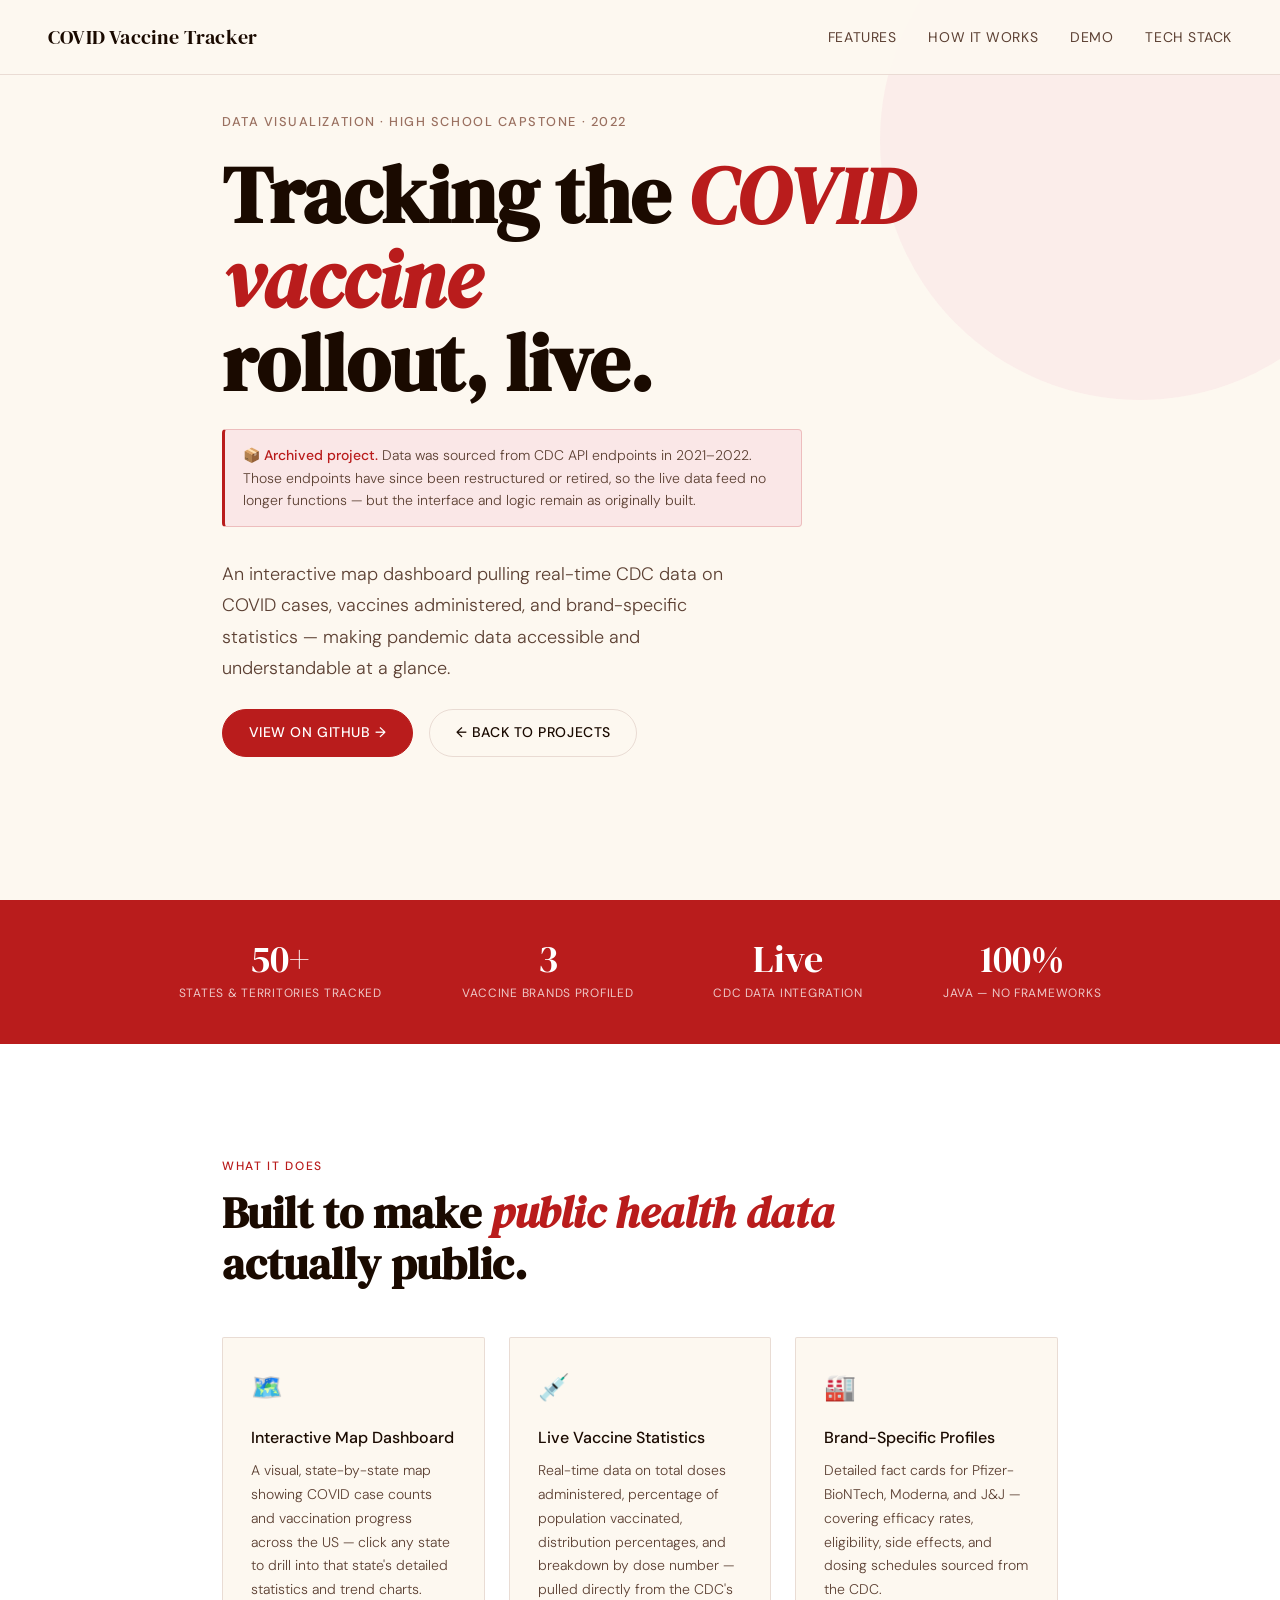
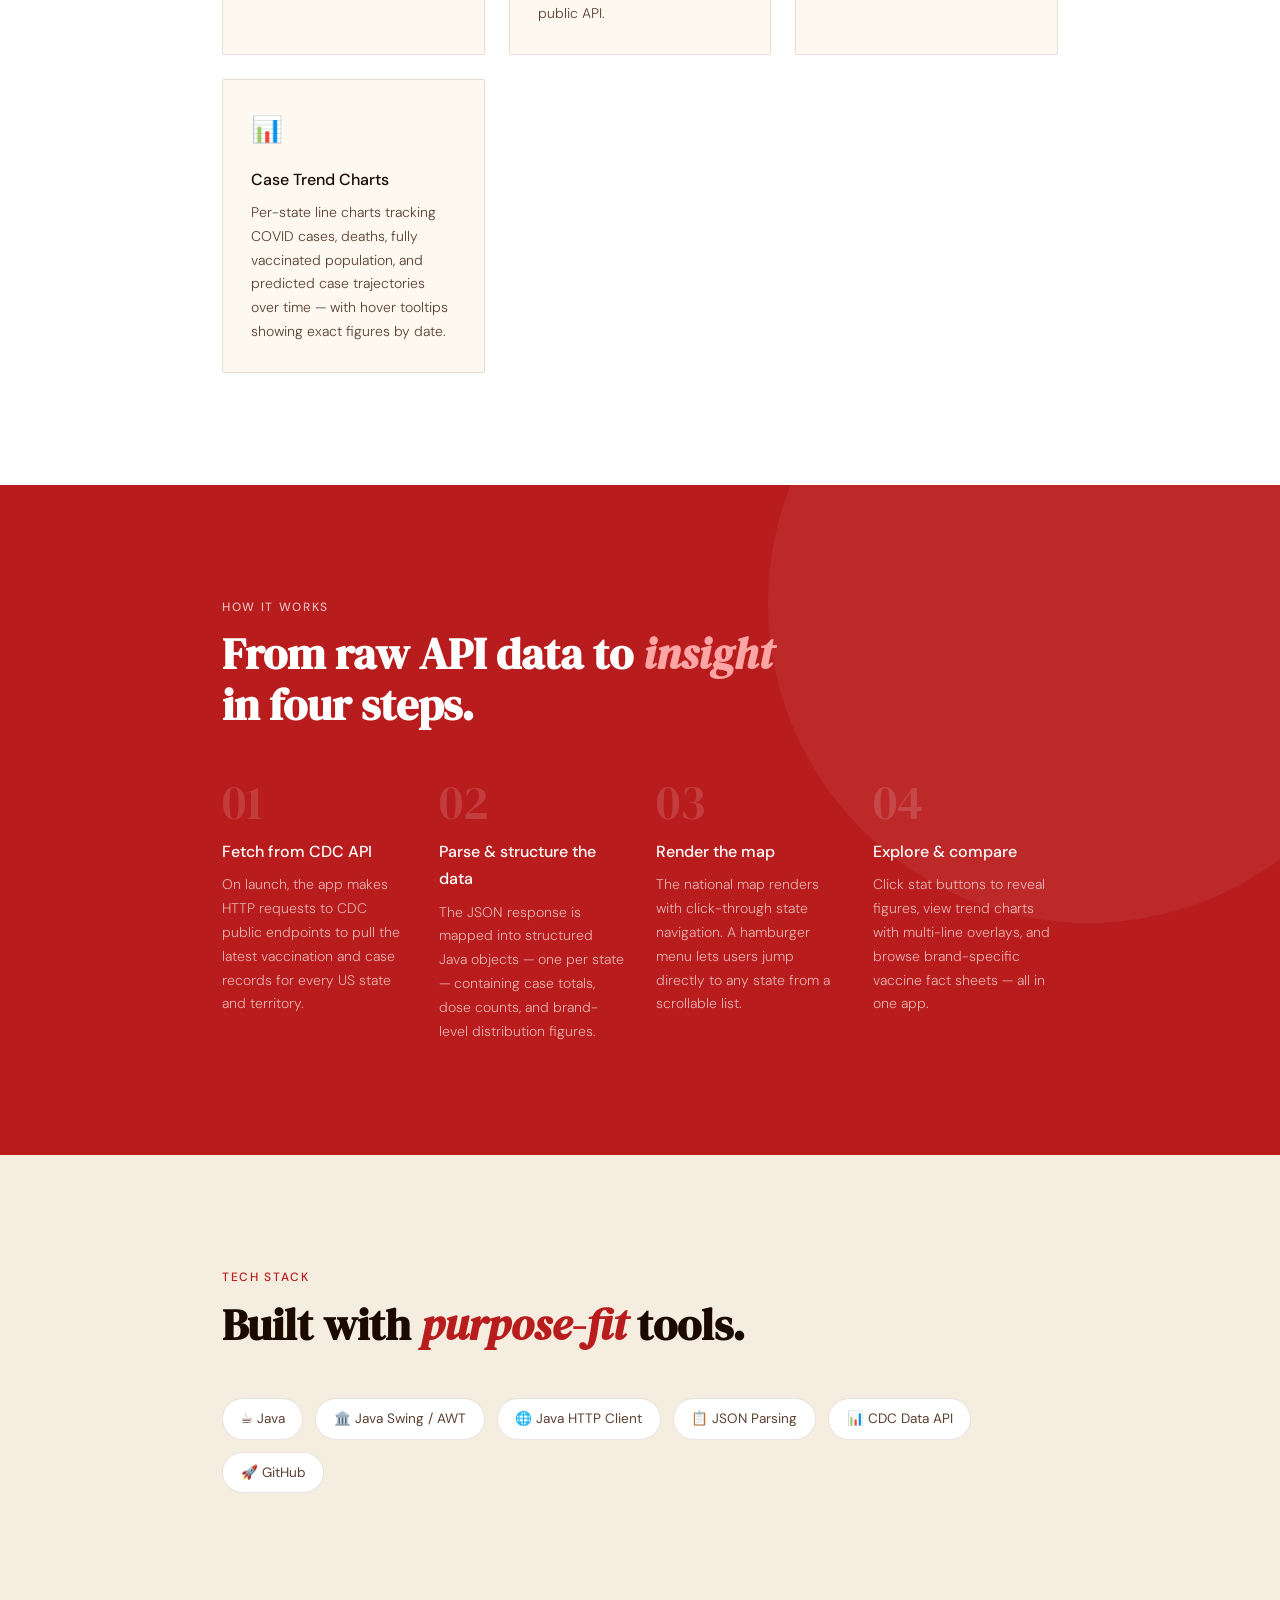
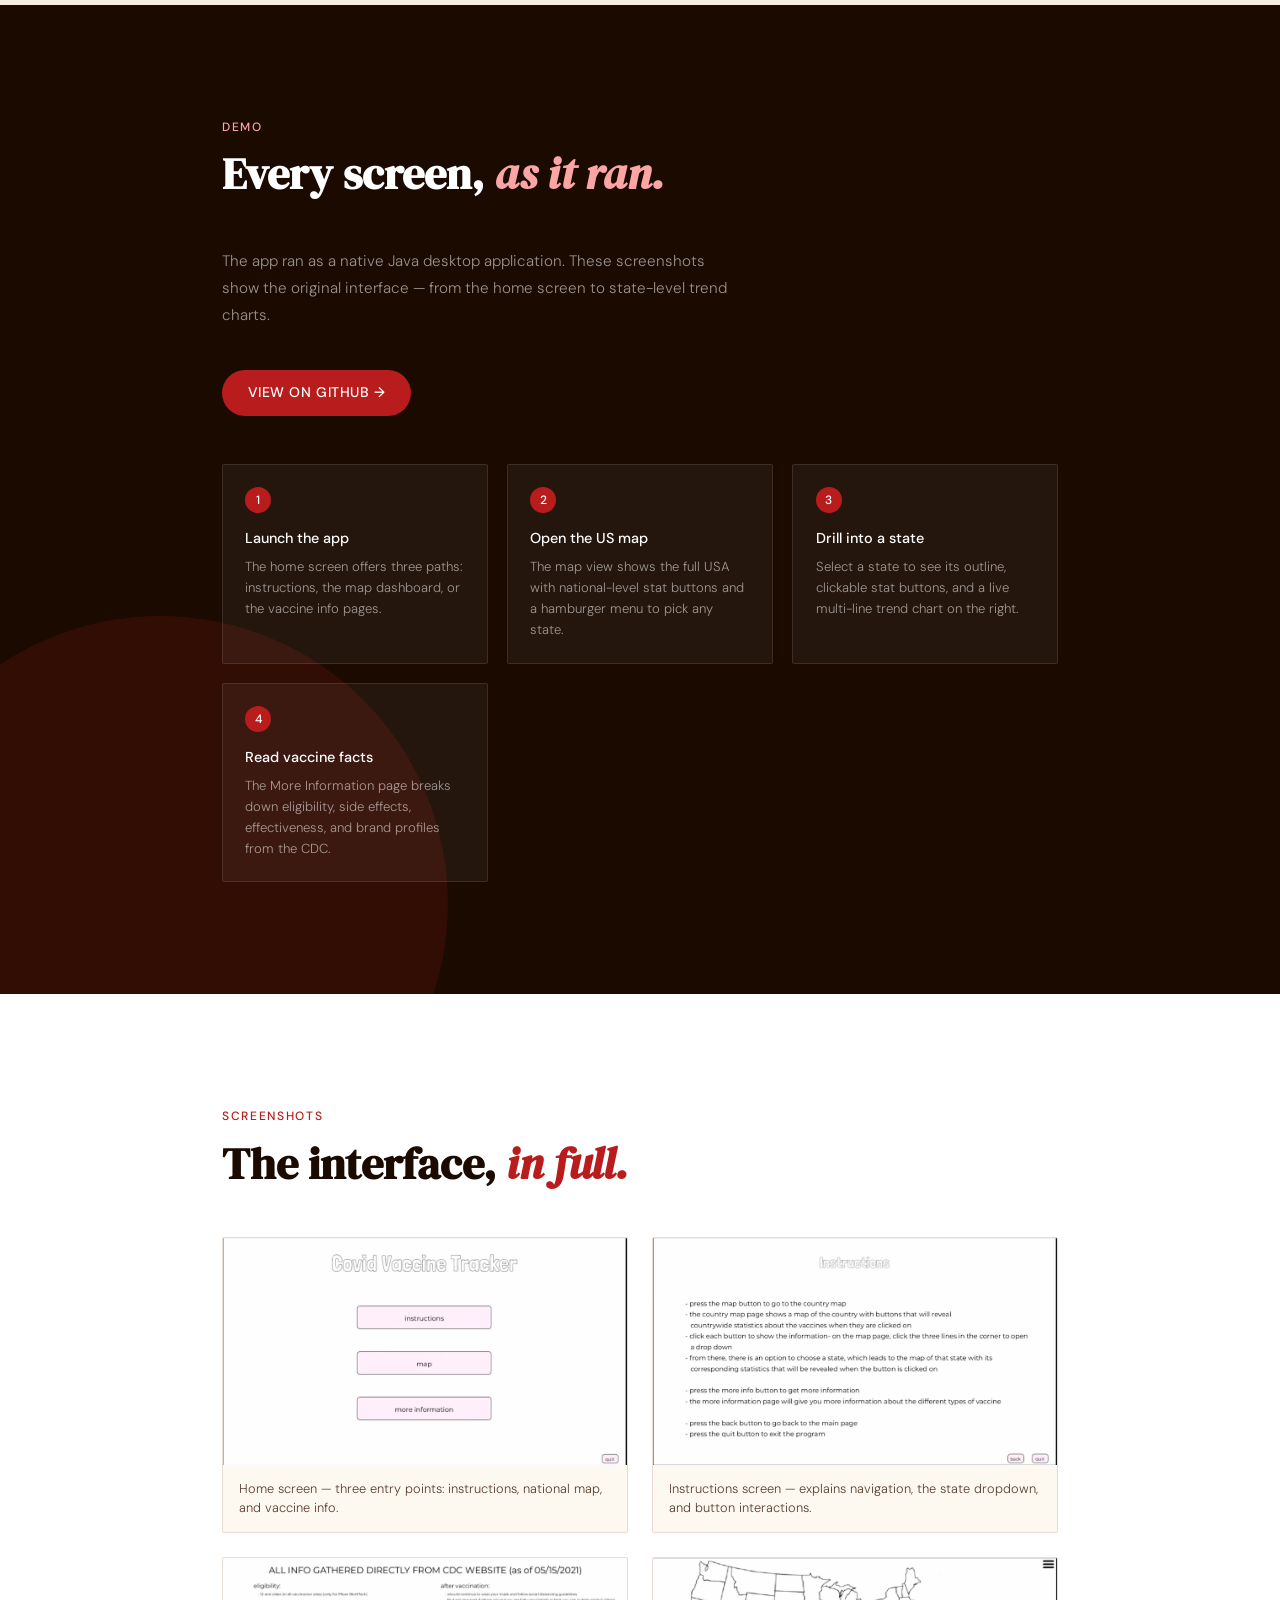
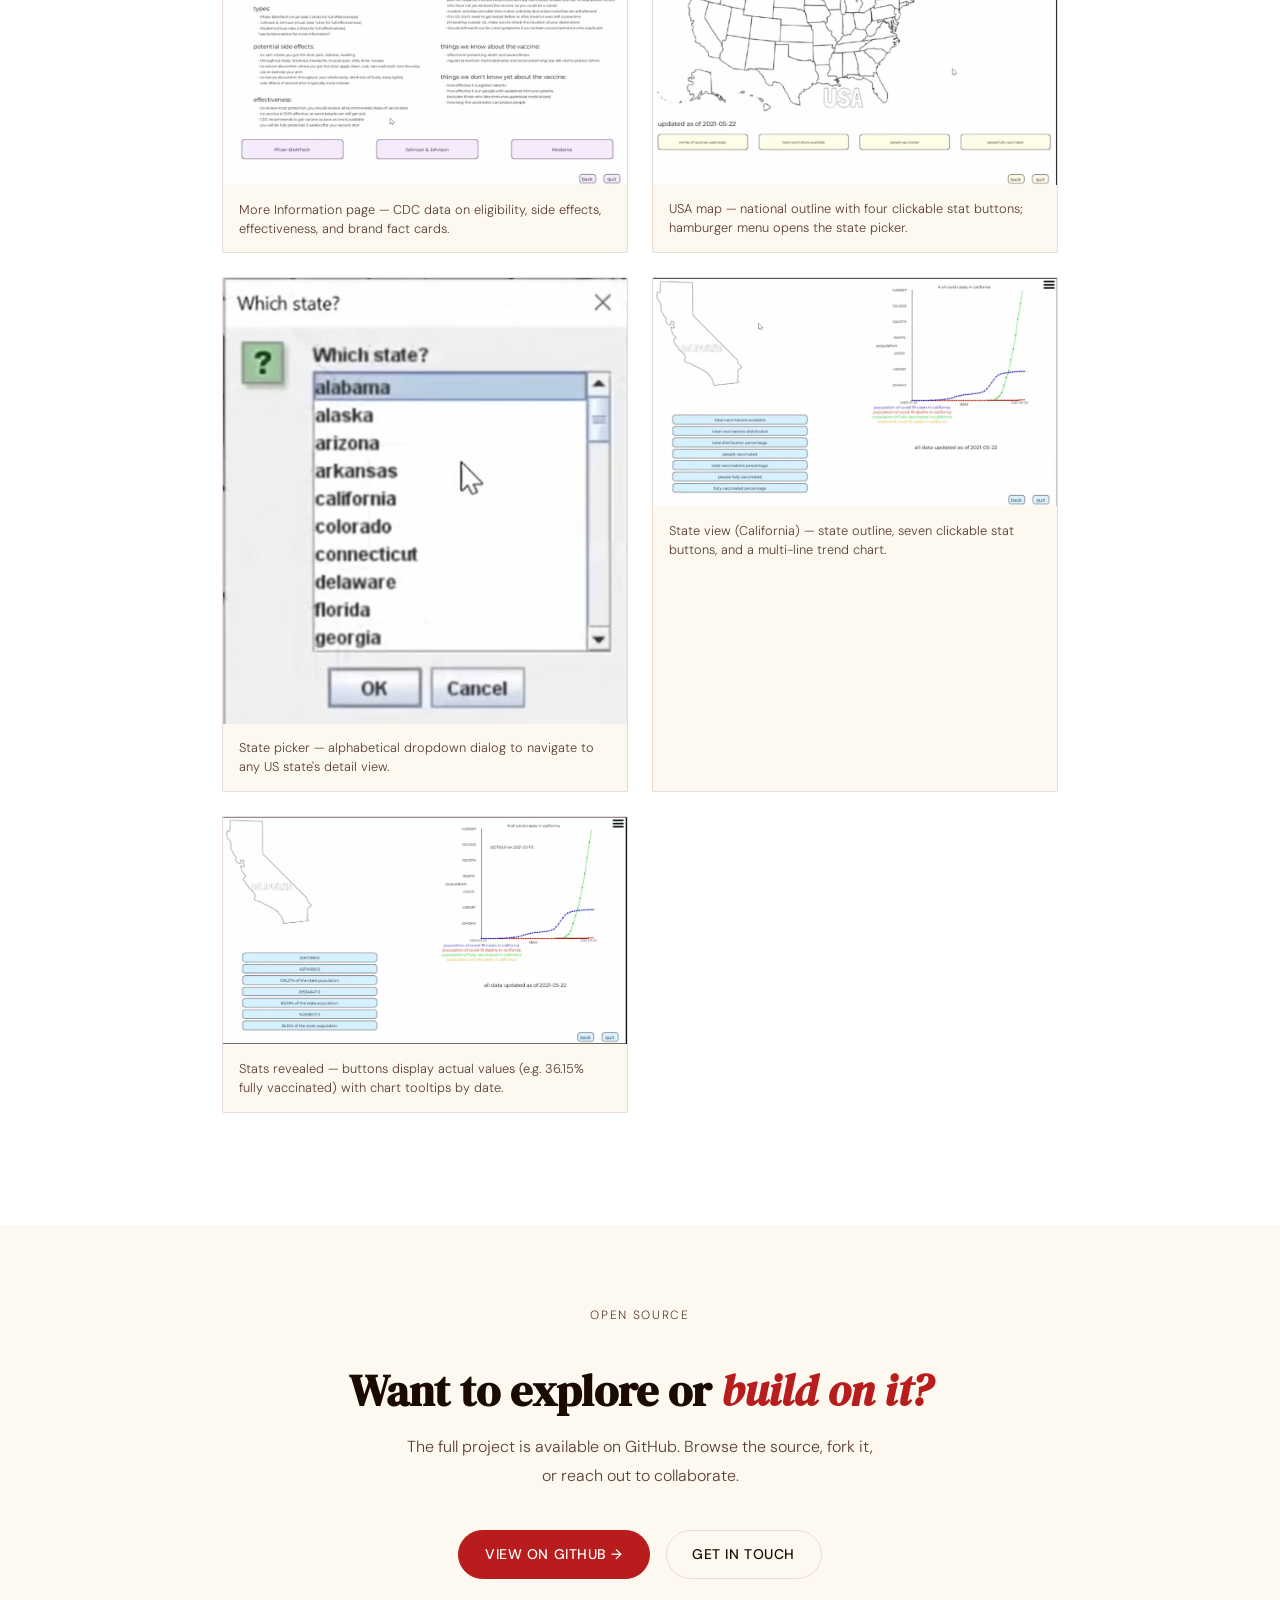
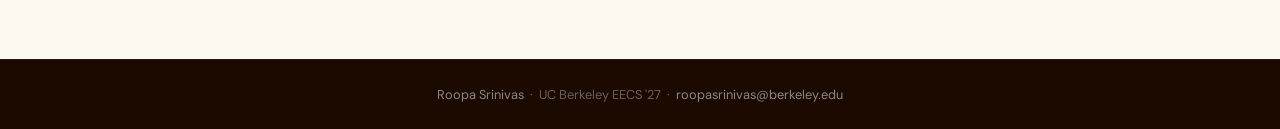
==== commit d2838c59: "Refactor HTML structure and improve styles" ====
--- a/index.html
+++ b/index.html
@@ -7,7 +7,6 @@
 <link href="https://fonts.googleapis.com/css2?family=DM+Serif+Display:ital@0;1&family=DM+Sans:wght@300;400;500&display=swap" rel="stylesheet"/>
 <style>
 *, *::before, *::after { box-sizing: border-box; margin: 0; padding: 0; }
-
 :root {
   --bg: #FDF8F0;
   --surface: #FFFFFF;
@@ -22,17 +21,9 @@
   --serif: 'DM Serif Display', Georgia, serif;
   --sans: 'DM Sans', system-ui, sans-serif;
 }
-
 html { scroll-behavior: smooth; }
-body {
-  font-family: var(--sans);
-  background: var(--bg);
-  color: var(--ink);
-  font-size: 16px;
-  line-height: 1.7;
-}
-
-/* NAV */
+body { font-family: var(--sans); background: var(--bg); color: var(--ink); font-size: 16px; line-height: 1.7; }
+
 nav {
   position: fixed; top: 0; left: 0; right: 0; z-index: 100;
   display: flex; align-items: center; justify-content: space-between;
@@ -41,320 +32,114 @@
   backdrop-filter: blur(8px);
   border-bottom: 1px solid var(--border);
 }
-.nav-logo {
-  font-family: var(--serif);
-  font-size: 1.1rem;
-  color: var(--ink);
-  text-decoration: none;
-  letter-spacing: 0.01em;
-}
+.nav-logo { font-family: var(--serif); font-size: 1.25rem; color: var(--ink); text-decoration: none; letter-spacing: 0.01em; }
 .nav-links { display: flex; gap: 2rem; list-style: none; }
-.nav-links a {
-  font-size: 0.875rem;
-  font-weight: 400;
-  color: var(--ink2);
-  text-decoration: none;
-  letter-spacing: 0.04em;
-  text-transform: uppercase;
-  transition: color 0.2s;
-}
+.nav-links a { font-size: 0.875rem; font-weight: 400; color: var(--ink2); text-decoration: none; letter-spacing: 0.04em; text-transform: uppercase; transition: color 0.2s; }
 .nav-links a:hover { color: var(--accent); }
 
-/* HERO */
-#hero {
-  min-height: 100vh;
-  display: flex; align-items: center;
-  padding-top: 5rem;
-  background: var(--bg);
-  position: relative;
-  overflow: hidden;
-}
-#hero::before {
-  content: '';
-  position: absolute;
-  top: -120px; right: -120px;
-  width: 520px; height: 520px;
-  border-radius: 50%;
-  background: var(--accent-light);
-  opacity: 0.6;
-  pointer-events: none;
-}
+section { padding: 7rem 0; }
 .container { max-width: 900px; margin: 0 auto; padding: 0 2rem; }
 
-.hero-eyebrow {
-  font-size: 0.75rem;
-  font-weight: 500;
-  letter-spacing: 0.14em;
-  text-transform: uppercase;
-  color: var(--ink3);
-  margin-bottom: 0.75rem;
-}
-.hero-title {
-  font-family: var(--serif);
-  font-size: clamp(2.8rem, 7vw, 5rem);
-  line-height: 1.08;
-  color: var(--ink);
-  margin-bottom: 1.5rem;
-}
-.hero-title em { font-style: italic; color: var(--accent); }
-
-.archived-banner {
-  display: flex; align-items: flex-start; gap: 0.75rem;
-  background: var(--accent-light);
-  border: 1px solid rgba(185,28,28,0.2);
-  border-left: 3px solid var(--accent);
-  border-radius: 4px;
-  padding: 0.9rem 1.1rem;
-  margin-bottom: 2rem;
-  max-width: 580px;
-}
+#hero { min-height: 100vh; display: flex; align-items: center; padding-top: 5rem; background: var(--bg); position: relative; overflow: hidden; }
+#hero::before { content: ''; position: absolute; top: -120px; right: -120px; width: 520px; height: 520px; border-radius: 50%; background: var(--accent-light); opacity: 0.6; pointer-events: none; }
+
+.hero-eyebrow { font-size: 0.8rem; font-weight: 500; letter-spacing: 0.12em; text-transform: uppercase; color: var(--ink3); margin-bottom: 1.25rem; }
+.hero-name { font-family: var(--serif); font-size: clamp(2.5rem, 7vw, 5rem); line-height: 1.05; color: var(--ink); margin-bottom: 1.5rem; }
+.hero-name em { font-style: italic; color: var(--accent); }
+.hero-desc { font-size: 1.125rem; color: var(--ink2); max-width: 520px; margin-bottom: 1.5rem; font-weight: 300; line-height: 1.75; }
+.hero-links { display: flex; gap: 1rem; flex-wrap: wrap; align-items: center; }
+
+.archived-banner { display: flex; align-items: flex-start; gap: 0.75rem; background: var(--accent-light); border: 1px solid rgba(185,28,28,0.2); border-left: 3px solid var(--accent); border-radius: 4px; padding: 0.9rem 1.1rem; margin-bottom: 2rem; max-width: 580px; }
 .archived-banner p { font-size: 0.875rem; color: var(--ink2); font-weight: 300; line-height: 1.6; }
 .archived-banner strong { color: var(--accent); font-weight: 500; }
 
-.hero-desc {
-  font-size: 1.1rem;
-  color: var(--ink2);
-  max-width: 540px;
-  margin-bottom: 2.5rem;
-  font-weight: 300;
-  line-height: 1.75;
-}
-.hero-links { display: flex; gap: 1rem; flex-wrap: wrap; align-items: center; }
-
-.btn {
-  display: inline-flex; align-items: center; gap: 0.4rem;
-  padding: 0.7rem 1.5rem;
-  border-radius: 2px;
-  font-size: 0.875rem;
-  font-weight: 500;
-  letter-spacing: 0.04em;
-  text-transform: uppercase;
-  text-decoration: none;
-  transition: all 0.2s;
-  cursor: pointer;
-}
+.btn { display: inline-flex; align-items: center; gap: 0.4rem; padding: 0.7rem 1.6rem; border-radius: 100px; font-size: 0.875rem; font-weight: 500; letter-spacing: 0.04em; text-transform: uppercase; text-decoration: none; transition: all 0.2s; cursor: pointer; }
 .btn-primary { background: var(--accent); color: #fff; border: 1.5px solid var(--accent); }
 .btn-primary:hover { background: var(--accent-dark); border-color: var(--accent-dark); }
 .btn-outline { background: transparent; color: var(--ink); border: 1.5px solid var(--border); }
-.btn-outline:hover { border-color: var(--ink2); }
-
-/* STATS STRIP */
-.stats-strip {
-  background: var(--accent);
-  padding: 2.5rem 3rem;
-  display: flex; justify-content: center; gap: 5rem; flex-wrap: wrap;
-}
+.btn-outline:hover { border-color: var(--ink2); color: var(--accent); }
+
+.section-label { font-size: 0.75rem; font-weight: 500; letter-spacing: 0.14em; text-transform: uppercase; color: var(--accent); margin-bottom: 0.75rem; }
+.section-title { font-family: var(--serif); font-size: clamp(2rem, 4vw, 2.75rem); line-height: 1.15; color: var(--ink); margin-bottom: 3rem; }
+.section-title em { font-style: italic; color: var(--accent); }
+
+/* STATS */
+.stats-strip { background: var(--accent); padding: 2.5rem 3rem; display: flex; justify-content: center; gap: 5rem; flex-wrap: wrap; }
 .stat { text-align: center; }
-.stat-num {
-  font-family: var(--serif);
-  font-size: 2.4rem;
-  color: #fff;
-  line-height: 1;
-  margin-bottom: 0.3rem;
-}
+.stat-num { font-family: var(--serif); font-size: 2.4rem; color: #fff; line-height: 1; margin-bottom: 0.3rem; }
 .stat-label { font-size: 0.75rem; color: rgba(255,255,255,0.75); letter-spacing: 0.06em; text-transform: uppercase; }
-
-/* SECTIONS */
-section { padding: 7rem 0; }
-.section-label {
-  font-size: 0.75rem;
-  font-weight: 500;
-  letter-spacing: 0.14em;
-  text-transform: uppercase;
-  color: var(--accent);
-  margin-bottom: 0.75rem;
-}
-.section-title {
-  font-family: var(--serif);
-  font-size: clamp(2rem, 4vw, 2.75rem);
-  line-height: 1.15;
-  color: var(--ink);
-  margin-bottom: 3rem;
-}
-.section-title em { font-style: italic; color: var(--accent); }
 
 /* FEATURES */
 #features { background: var(--surface); }
-.features-grid {
-  display: grid;
-  grid-template-columns: repeat(auto-fit, minmax(260px, 1fr));
-  gap: 1.5rem;
-}
-.feature-card {
-  padding: 1.75rem;
-  border: 1px solid var(--border);
-  border-radius: 2px;
-  background: var(--bg);
-  transition: border-color 0.2s, transform 0.2s;
-}
+.features-grid { display: grid; grid-template-columns: repeat(auto-fit, minmax(260px, 1fr)); gap: 1.5rem; }
+.feature-card { padding: 1.75rem; border: 1px solid var(--border); border-radius: 2px; background: var(--bg); transition: border-color 0.2s, transform 0.2s; }
 .feature-card:hover { border-color: var(--accent); transform: translateY(-2px); }
 .feature-icon { font-size: 1.6rem; margin-bottom: 0.9rem; }
 .feature-title { font-size: 1rem; font-weight: 500; color: var(--ink); margin-bottom: 0.5rem; }
 .feature-desc { font-size: 0.875rem; color: var(--ink2); font-weight: 300; line-height: 1.7; }
 
-/* HOW IT WORKS */
+/* HOW */
 #how { background: var(--accent); position: relative; overflow: hidden; }
-#how::before {
-  content: '';
-  position: absolute; top: -30%; right: -10%;
-  width: 50vw; height: 50vw;
-  border-radius: 50%;
-  background: rgba(255,255,255,0.06);
-  pointer-events: none;
-}
+#how::before { content: ''; position: absolute; top: -30%; right: -10%; width: 50vw; height: 50vw; border-radius: 50%; background: rgba(255,255,255,0.06); pointer-events: none; }
 #how .section-label { color: rgba(255,255,255,0.7); }
-#how .section-title { color: #fff; margin-bottom: 3rem; }
+#how .section-title { color: #fff; }
 #how .section-title em { color: #FCA5A5; }
 .steps { display: grid; grid-template-columns: repeat(4, 1fr); gap: 2rem; position: relative; z-index: 1; }
-.step-num {
-  font-family: var(--serif);
-  font-size: 3rem;
-  color: rgba(255,255,255,0.15);
-  line-height: 1;
-  margin-bottom: 0.75rem;
-}
+.step-num { font-family: var(--serif); font-size: 3rem; color: rgba(255,255,255,0.15); line-height: 1; margin-bottom: 0.75rem; }
 .step-title { font-size: 1rem; font-weight: 500; color: #fff; margin-bottom: 0.5rem; }
 .step-desc { font-size: 0.875rem; font-weight: 300; color: rgba(255,255,255,0.65); line-height: 1.7; }
 
 /* TECH */
 #tech { background: var(--surface2); }
 .tech-grid { display: flex; flex-wrap: wrap; gap: 0.75rem; margin-top: 0.5rem; }
-.tech-pill {
-  display: inline-flex; align-items: center; gap: 0.5rem;
-  padding: 0.5rem 1.1rem;
-  background: var(--surface);
-  border: 1px solid var(--border);
-  border-radius: 100px;
-  font-size: 0.85rem;
-  color: var(--ink2);
-  transition: border-color 0.2s, background 0.2s;
-}
+.tech-pill { display: inline-flex; align-items: center; gap: 0.5rem; padding: 0.5rem 1.1rem; background: var(--surface); border: 1px solid var(--border); border-radius: 100px; font-size: 0.85rem; color: var(--ink2); transition: border-color 0.2s, background 0.2s; }
 .tech-pill:hover { border-color: var(--accent); background: var(--accent-light); color: var(--accent); }
 
 /* DEMO */
 #demo { background: var(--ink); position: relative; overflow: hidden; }
-#demo::before {
-  content: '';
-  position: absolute; bottom: -20%; left: -10%;
-  width: 45vw; height: 45vw;
-  border-radius: 50%;
-  background: rgba(185,28,28,0.15);
-  pointer-events: none;
-}
+#demo::before { content: ''; position: absolute; bottom: -20%; left: -10%; width: 45vw; height: 45vw; border-radius: 50%; background: rgba(185,28,28,0.15); pointer-events: none; }
 .demo-inner { position: relative; z-index: 1; }
 #demo .section-label { color: #FCA5A5; }
 #demo .section-title { color: #fff; }
 #demo .section-title em { color: #FCA5A5; }
 #demo .section-sub { font-size: 0.95rem; font-weight: 300; color: rgba(255,255,255,0.55); max-width: 520px; line-height: 1.8; margin-bottom: 2.5rem; }
-
-.demo-link {
-  display: inline-block;
-  background: var(--accent);
-  color: #fff;
-  padding: 0.75rem 1.5rem;
-  border-radius: 2px;
-  text-decoration: none;
-  font-size: 0.875rem;
-  font-weight: 500;
-  letter-spacing: 0.04em;
-  text-transform: uppercase;
-  transition: background 0.2s;
-  margin-bottom: 3rem;
-}
+.demo-link { display: inline-block; background: var(--accent); color: #fff; padding: 0.7rem 1.6rem; border-radius: 100px; text-decoration: none; font-size: 0.875rem; font-weight: 500; letter-spacing: 0.04em; text-transform: uppercase; transition: background 0.2s; margin-bottom: 3rem; }
 .demo-link:hover { background: var(--accent-dark); }
-
 .demo-steps { display: grid; grid-template-columns: repeat(auto-fit, minmax(200px, 1fr)); gap: 1.2rem; }
-.demo-step {
-  background: rgba(255,255,255,0.05);
-  border: 1px solid rgba(255,255,255,0.1);
-  border-radius: 4px;
-  padding: 1.4rem;
-  transition: border-color 0.2s;
-}
+.demo-step { background: rgba(255,255,255,0.05); border: 1px solid rgba(255,255,255,0.1); border-radius: 2px; padding: 1.4rem; transition: border-color 0.2s; }
 .demo-step:hover { border-color: rgba(185,28,28,0.5); }
-.demo-step-num {
-  background: var(--accent);
-  color: #fff;
-  width: 26px; height: 26px;
-  border-radius: 50%;
-  display: flex; align-items: center; justify-content: center;
-  font-size: 0.75rem; font-weight: 500;
-  margin-bottom: 0.8rem;
-}
+.demo-step-num { background: var(--accent); color: #fff; width: 26px; height: 26px; border-radius: 50%; display: flex; align-items: center; justify-content: center; font-size: 0.75rem; font-weight: 500; margin-bottom: 0.8rem; }
 .demo-step h4 { font-size: 0.9rem; font-weight: 500; color: #fff; margin-bottom: 0.35rem; }
 .demo-step p { font-size: 0.82rem; color: rgba(255,255,255,0.55); line-height: 1.6; font-weight: 300; }
 
 /* GALLERY */
 #gallery { background: var(--surface); }
-.gallery-tabs {
-  display: flex; gap: 0.5rem; flex-wrap: wrap;
-  margin-bottom: 2rem;
-}
-.gallery-tab {
-  padding: 0.45rem 1rem;
-  font-size: 0.8rem;
-  letter-spacing: 0.04em;
-  text-transform: uppercase;
-  font-weight: 500;
-  border: 1px solid var(--border);
-  border-radius: 2px;
-  cursor: pointer;
-  color: var(--ink2);
-  background: transparent;
-  transition: all 0.2s;
-}
-.gallery-tab.active, .gallery-tab:hover { background: var(--accent); color: #fff; border-color: var(--accent); }
-.screenshot-grid {
-  display: grid;
-  grid-template-columns: repeat(auto-fit, minmax(280px, 1fr));
-  gap: 1.5rem;
-}
-.screenshot-card {
-  border: 1px solid var(--border);
-  border-radius: 2px;
-  overflow: hidden;
-  background: var(--bg);
-  transition: border-color 0.2s, transform 0.2s;
-}
+.screenshot-grid { display: grid; grid-template-columns: repeat(auto-fit, minmax(280px, 1fr)); gap: 1.5rem; }
+.screenshot-card { border: 1px solid var(--border); border-radius: 2px; overflow: hidden; background: var(--bg); transition: border-color 0.2s, transform 0.2s; }
 .screenshot-card:hover { border-color: var(--accent); transform: translateY(-2px); }
 .screenshot-card img { width: 100%; display: block; }
 .screenshot-caption { padding: 0.9rem 1rem; font-size: 0.8rem; color: var(--ink2); font-weight: 300; line-height: 1.5; }
 
-/* OSS CTA */
+/* CTA */
 #cta { background: var(--bg); text-align: center; padding: 5rem 0; }
 #cta .section-title { margin: 0 auto 1rem; }
 #cta p { color: var(--ink2); max-width: 480px; margin: 0 auto 2.5rem; font-weight: 300; line-height: 1.8; }
 .cta-buttons { display: flex; justify-content: center; gap: 1rem; flex-wrap: wrap; }
 
-/* FOOTER */
-footer {
-  background: var(--ink);
-  border-top: 1px solid rgba(255,255,255,0.06);
-  text-align: center;
-  padding: 1.5rem;
-  font-size: 0.8rem;
-  color: rgba(255,255,255,0.35);
-}
+footer { background: var(--ink); border-top: 1px solid rgba(255,255,255,0.06); text-align: center; padding: 1.5rem; font-size: 0.8rem; color: rgba(255,255,255,0.35); }
 footer a { color: rgba(255,255,255,0.5); text-decoration: none; }
 footer a:hover { color: #FCA5A5; }
 
-/* RESPONSIVE */
-@media (max-width: 800px) {
+@media (max-width: 700px) {
   nav { padding: 1rem 1.5rem; }
   .nav-links { gap: 1.25rem; }
   .steps { grid-template-columns: 1fr 1fr; }
   .stats-strip { gap: 2.5rem; padding: 2rem; }
   section { padding: 5rem 0; }
 }
-
-/* ANIMATIONS */
-@keyframes fadeUp {
-  from { opacity: 0; transform: translateY(24px); }
-  to { opacity: 1; transform: translateY(0); }
-}
+@keyframes fadeUp { from { opacity: 0; transform: translateY(24px); } to { opacity: 1; transform: translateY(0); } }
 .hero-eyebrow { animation: fadeUp 0.6s ease both; }
-.hero-title { animation: fadeUp 0.6s 0.1s ease both; }
-.archived-banner { animation: fadeUp 0.6s 0.15s ease both; }
+.hero-name { animation: fadeUp 0.6s 0.1s ease both; }
 .hero-desc { animation: fadeUp 0.6s 0.2s ease both; }
 .hero-links { animation: fadeUp 0.6s 0.3s ease both; }
 </style>
@@ -371,11 +156,10 @@
   </ul>
 </nav>
 
-<!-- HERO -->
 <section id="hero">
   <div class="container">
     <p class="hero-eyebrow">Data Visualization · High School Capstone · 2022</p>
-    <h1 class="hero-title">Tracking the <em>COVID vaccine</em> rollout, live.</h1>
+    <h1 class="hero-name">Tracking the <em>COVID vaccine</em><br>rollout, live.</h1>
     <div class="archived-banner">
       <p>📦 <strong>Archived project.</strong> Data was sourced from CDC API endpoints in 2021–2022. Those endpoints have since been restructured or retired, so the live data feed no longer functions — but the interface and logic remain as originally built.</p>
     </div>
@@ -387,7 +171,6 @@
   </div>
 </section>
 
-<!-- STATS -->
 <div class="stats-strip">
   <div class="stat"><div class="stat-num">50+</div><div class="stat-label">States & territories tracked</div></div>
   <div class="stat"><div class="stat-num">3</div><div class="stat-label">Vaccine brands profiled</div></div>
@@ -395,70 +178,35 @@
   <div class="stat"><div class="stat-num">100%</div><div class="stat-label">Java — no frameworks</div></div>
 </div>
 
-<!-- FEATURES -->
 <section id="features">
   <div class="container">
     <p class="section-label">What it does</p>
-    <h2 class="section-title">Built to make <em>public health data</em> actually public.</h2>
+    <h2 class="section-title">Built to make <em>public health data</em><br>actually public.</h2>
     <div class="features-grid">
-      <div class="feature-card">
-        <div class="feature-icon">🗺️</div>
-        <div class="feature-title">Interactive Map Dashboard</div>
-        <p class="feature-desc">A visual, state-by-state map showing COVID case counts and vaccination progress across the US — click any state to drill into that state's detailed statistics and trend charts.</p>
-      </div>
-      <div class="feature-card">
-        <div class="feature-icon">💉</div>
-        <div class="feature-title">Live Vaccine Statistics</div>
-        <p class="feature-desc">Real-time data on total doses administered, percentage of population vaccinated, distribution percentages, and breakdown by dose number — pulled directly from the CDC's public API.</p>
-      </div>
-      <div class="feature-card">
-        <div class="feature-icon">🏭</div>
-        <div class="feature-title">Brand-Specific Profiles</div>
-        <p class="feature-desc">Detailed fact cards for each authorized vaccine — Pfizer-BioNTech, Moderna, and J&J — covering efficacy rates, eligibility, side effects, and dosing schedules sourced from the CDC.</p>
-      </div>
-      <div class="feature-card">
-        <div class="feature-icon">📊</div>
-        <div class="feature-title">Case Trend Charts</div>
-        <p class="feature-desc">Per-state line charts tracking COVID cases, deaths, fully vaccinated population, and predicted case trajectories over time — with hover tooltips showing exact figures by date.</p>
-      </div>
-    </div>
-  </div>
-</section>
-
-<!-- HOW IT WORKS -->
+      <div class="feature-card"><div class="feature-icon">🗺️</div><div class="feature-title">Interactive Map Dashboard</div><p class="feature-desc">A visual, state-by-state map showing COVID case counts and vaccination progress across the US — click any state to drill into that state's detailed statistics and trend charts.</p></div>
+      <div class="feature-card"><div class="feature-icon">💉</div><div class="feature-title">Live Vaccine Statistics</div><p class="feature-desc">Real-time data on total doses administered, percentage of population vaccinated, distribution percentages, and breakdown by dose number — pulled directly from the CDC's public API.</p></div>
+      <div class="feature-card"><div class="feature-icon">🏭</div><div class="feature-title">Brand-Specific Profiles</div><p class="feature-desc">Detailed fact cards for Pfizer-BioNTech, Moderna, and J&J — covering efficacy rates, eligibility, side effects, and dosing schedules sourced from the CDC.</p></div>
+      <div class="feature-card"><div class="feature-icon">📊</div><div class="feature-title">Case Trend Charts</div><p class="feature-desc">Per-state line charts tracking COVID cases, deaths, fully vaccinated population, and predicted case trajectories over time — with hover tooltips showing exact figures by date.</p></div>
+    </div>
+  </div>
+</section>
+
 <section id="how">
   <div class="container">
     <p class="section-label">How it works</p>
-    <h2 class="section-title">From raw API data to <em>insight</em> in four steps.</h2>
+    <h2 class="section-title">From raw API data to <em>insight</em><br>in four steps.</h2>
     <div class="steps">
-      <div class="step">
-        <div class="step-num">01</div>
-        <div class="step-title">Fetch from CDC API</div>
-        <p class="step-desc">On launch, the app makes HTTP requests to CDC public endpoints to pull the latest vaccination and case records for every US state and territory.</p>
-      </div>
-      <div class="step">
-        <div class="step-num">02</div>
-        <div class="step-title">Parse & structure the data</div>
-        <p class="step-desc">The JSON response is mapped into structured Java objects — one per state — containing case totals, dose counts, and brand-level distribution figures.</p>
-      </div>
-      <div class="step">
-        <div class="step-num">03</div>
-        <div class="step-title">Render the map</div>
-        <p class="step-desc">The national map renders with click-through state navigation. A hamburger menu lets users jump directly to any state from a scrollable list.</p>
-      </div>
-      <div class="step">
-        <div class="step-num">04</div>
-        <div class="step-title">Explore & compare</div>
-        <p class="step-desc">Click stat buttons to reveal figures, view trend charts with multi-line overlays, and browse brand-specific vaccine fact sheets — all in one app.</p>
-      </div>
-    </div>
-  </div>
-</section>
-
-<!-- TECH STACK -->
+      <div class="step"><div class="step-num">01</div><div class="step-title">Fetch from CDC API</div><p class="step-desc">On launch, the app makes HTTP requests to CDC public endpoints to pull the latest vaccination and case records for every US state and territory.</p></div>
+      <div class="step"><div class="step-num">02</div><div class="step-title">Parse & structure the data</div><p class="step-desc">The JSON response is mapped into structured Java objects — one per state — containing case totals, dose counts, and brand-level distribution figures.</p></div>
+      <div class="step"><div class="step-num">03</div><div class="step-title">Render the map</div><p class="step-desc">The national map renders with click-through state navigation. A hamburger menu lets users jump directly to any state from a scrollable list.</p></div>
+      <div class="step"><div class="step-num">04</div><div class="step-title">Explore & compare</div><p class="step-desc">Click stat buttons to reveal figures, view trend charts with multi-line overlays, and browse brand-specific vaccine fact sheets — all in one app.</p></div>
+    </div>
+  </div>
+</section>
+
 <section id="tech">
   <div class="container">
-    <p class="section-label">Tech stack</p>
+    <p class="section-label">Tech Stack</p>
     <h2 class="section-title">Built with <em>purpose-fit</em> tools.</h2>
     <div class="tech-grid">
       <div class="tech-pill">☕ Java</div>
@@ -471,79 +219,40 @@
   </div>
 </section>
 
-<!-- DEMO -->
 <section id="demo">
   <div class="container demo-inner">
     <p class="section-label">Demo</p>
     <h2 class="section-title">Every screen, <em>as it ran.</em></h2>
     <p class="section-sub">The app ran as a native Java desktop application. These screenshots show the original interface — from the home screen to state-level trend charts.</p>
+    <a class="demo-link" href="https://github.com/roopa-srinivas/COVIDVaccineTracker" target="_blank">View on GitHub →</a>
     <div class="demo-steps">
-      <div class="demo-step">
-        <div class="demo-step-num">1</div>
-        <h4>Launch the app</h4>
-        <p>The home screen offers three paths: instructions, the map dashboard, or the vaccine info pages.</p>
-      </div>
-      <div class="demo-step">
-        <div class="demo-step-num">2</div>
-        <h4>Open the US map</h4>
-        <p>The map view shows the full USA with national-level stat buttons and a hamburger menu to pick any state.</p>
-      </div>
-      <div class="demo-step">
-        <div class="demo-step-num">3</div>
-        <h4>Drill into a state</h4>
-        <p>Select a state to see its outline, clickable stat buttons, and a live multi-line trend chart on the right.</p>
-      </div>
-      <div class="demo-step">
-        <div class="demo-step-num">4</div>
-        <h4>Read vaccine facts</h4>
-        <p>The More Information page breaks down eligibility, side effects, effectiveness, and brand profiles from the CDC.</p>
-      </div>
-    </div>
-  </div>
-</section>
-
-<!-- GALLERY -->
+      <div class="demo-step"><div class="demo-step-num">1</div><h4>Launch the app</h4><p>The home screen offers three paths: instructions, the map dashboard, or the vaccine info pages.</p></div>
+      <div class="demo-step"><div class="demo-step-num">2</div><h4>Open the US map</h4><p>The map view shows the full USA with national-level stat buttons and a hamburger menu to pick any state.</p></div>
+      <div class="demo-step"><div class="demo-step-num">3</div><h4>Drill into a state</h4><p>Select a state to see its outline, clickable stat buttons, and a live multi-line trend chart on the right.</p></div>
+      <div class="demo-step"><div class="demo-step-num">4</div><h4>Read vaccine facts</h4><p>The More Information page breaks down eligibility, side effects, effectiveness, and brand profiles from the CDC.</p></div>
+    </div>
+  </div>
+</section>
+
 <section id="gallery">
   <div class="container">
     <p class="section-label">Screenshots</p>
     <h2 class="section-title">The interface, <em>in full.</em></h2>
     <div class="screenshot-grid">
-      <div class="screenshot-card">
-        <img src="covid1.png" alt="Home screen with Instructions, Map, and More Information buttons" loading="lazy"/>
-        <div class="screenshot-caption">Home screen — three entry points: instructions, national map, and vaccine info.</div>
-      </div>
-      <div class="screenshot-card">
-        <img src="covid2.png" alt="Instructions screen" loading="lazy"/>
-        <div class="screenshot-caption">Instructions screen — explains navigation, the state dropdown, and button interactions.</div>
-      </div>
-      <div class="screenshot-card">
-        <img src="covid3.png" alt="More Information page with CDC vaccine data" loading="lazy"/>
-        <div class="screenshot-caption">More Information page — CDC data on eligibility, side effects, effectiveness, and brand fact cards.</div>
-      </div>
-      <div class="screenshot-card">
-        <img src="covid4.png" alt="USA map view with national stat buttons" loading="lazy"/>
-        <div class="screenshot-caption">USA map — national outline with four clickable stat buttons; hamburger menu opens the state picker.</div>
-      </div>
-      <div class="screenshot-card">
-        <img src="covid5.png" alt="State picker dropdown" loading="lazy"/>
-        <div class="screenshot-caption">State picker — alphabetical dropdown dialog to navigate to any US state's detail view.</div>
-      </div>
-      <div class="screenshot-card">
-        <img src="covid6.png" alt="California state view with stat buttons and trend chart" loading="lazy"/>
-        <div class="screenshot-caption">State view (California) — state outline, seven clickable stat buttons on the left, and a multi-line trend chart.</div>
-      </div>
-      <div class="screenshot-card">
-        <img src="covid7.png" alt="California stats revealed with vaccination data and chart tooltip" loading="lazy"/>
-        <div class="screenshot-caption">Stats revealed — buttons display actual values (e.g. 36.15% fully vaccinated) with chart tooltips by date.</div>
-      </div>
-    </div>
-  </div>
-</section>
-
-<!-- CTA -->
+      <div class="screenshot-card"><img src="covid1.png" alt="Home screen" loading="lazy"/><div class="screenshot-caption">Home screen — three entry points: instructions, national map, and vaccine info.</div></div>
+      <div class="screenshot-card"><img src="covid2.png" alt="Instructions screen" loading="lazy"/><div class="screenshot-caption">Instructions screen — explains navigation, the state dropdown, and button interactions.</div></div>
+      <div class="screenshot-card"><img src="covid3.png" alt="More Information page" loading="lazy"/><div class="screenshot-caption">More Information page — CDC data on eligibility, side effects, effectiveness, and brand fact cards.</div></div>
+      <div class="screenshot-card"><img src="covid4.png" alt="USA map view" loading="lazy"/><div class="screenshot-caption">USA map — national outline with four clickable stat buttons; hamburger menu opens the state picker.</div></div>
+      <div class="screenshot-card"><img src="covid5.png" alt="State picker dropdown" loading="lazy"/><div class="screenshot-caption">State picker — alphabetical dropdown dialog to navigate to any US state's detail view.</div></div>
+      <div class="screenshot-card"><img src="covid6.png" alt="California state view" loading="lazy"/><div class="screenshot-caption">State view (California) — state outline, seven clickable stat buttons, and a multi-line trend chart.</div></div>
+      <div class="screenshot-card"><img src="covid7.png" alt="California stats revealed" loading="lazy"/><div class="screenshot-caption">Stats revealed — buttons display actual values (e.g. 36.15% fully vaccinated) with chart tooltips by date.</div></div>
+    </div>
+  </div>
+</section>
+
 <section id="cta">
   <div class="container">
-    <p class="section-label">Open source</p>
+    <p class="section-label">Open Source</p>
     <h2 class="section-title">Want to explore or <em>build on it?</em></h2>
     <p>The full project is available on GitHub. Browse the source, fork it, or reach out to collaborate.</p>
     <div class="cta-buttons">
@@ -556,6 +265,5 @@
 <footer>
   <a href="https://roopa-srinivas.github.io/">Roopa Srinivas</a> &nbsp;·&nbsp; UC Berkeley EECS '27 &nbsp;·&nbsp; <a href="mailto:roopasrinivas@berkeley.edu">roopasrinivas@berkeley.edu</a>
 </footer>
-
 </body>
 </html>
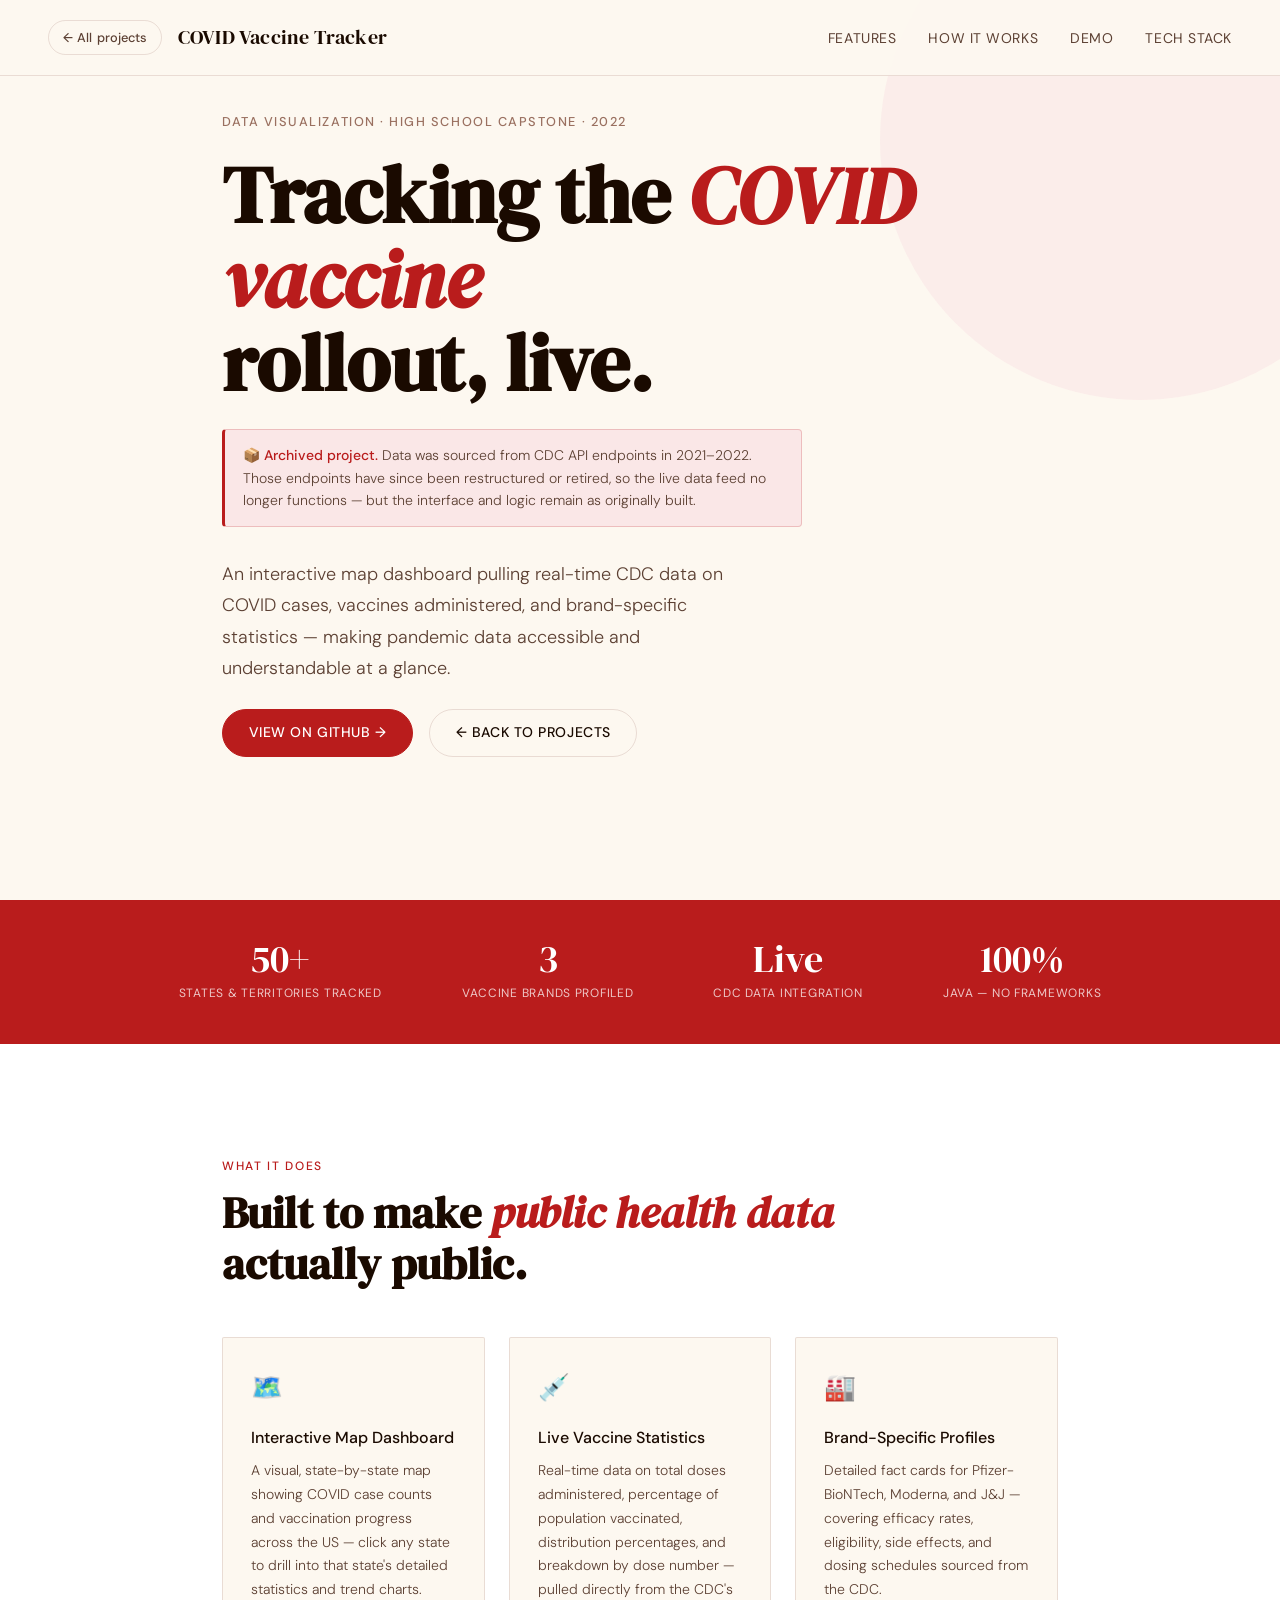
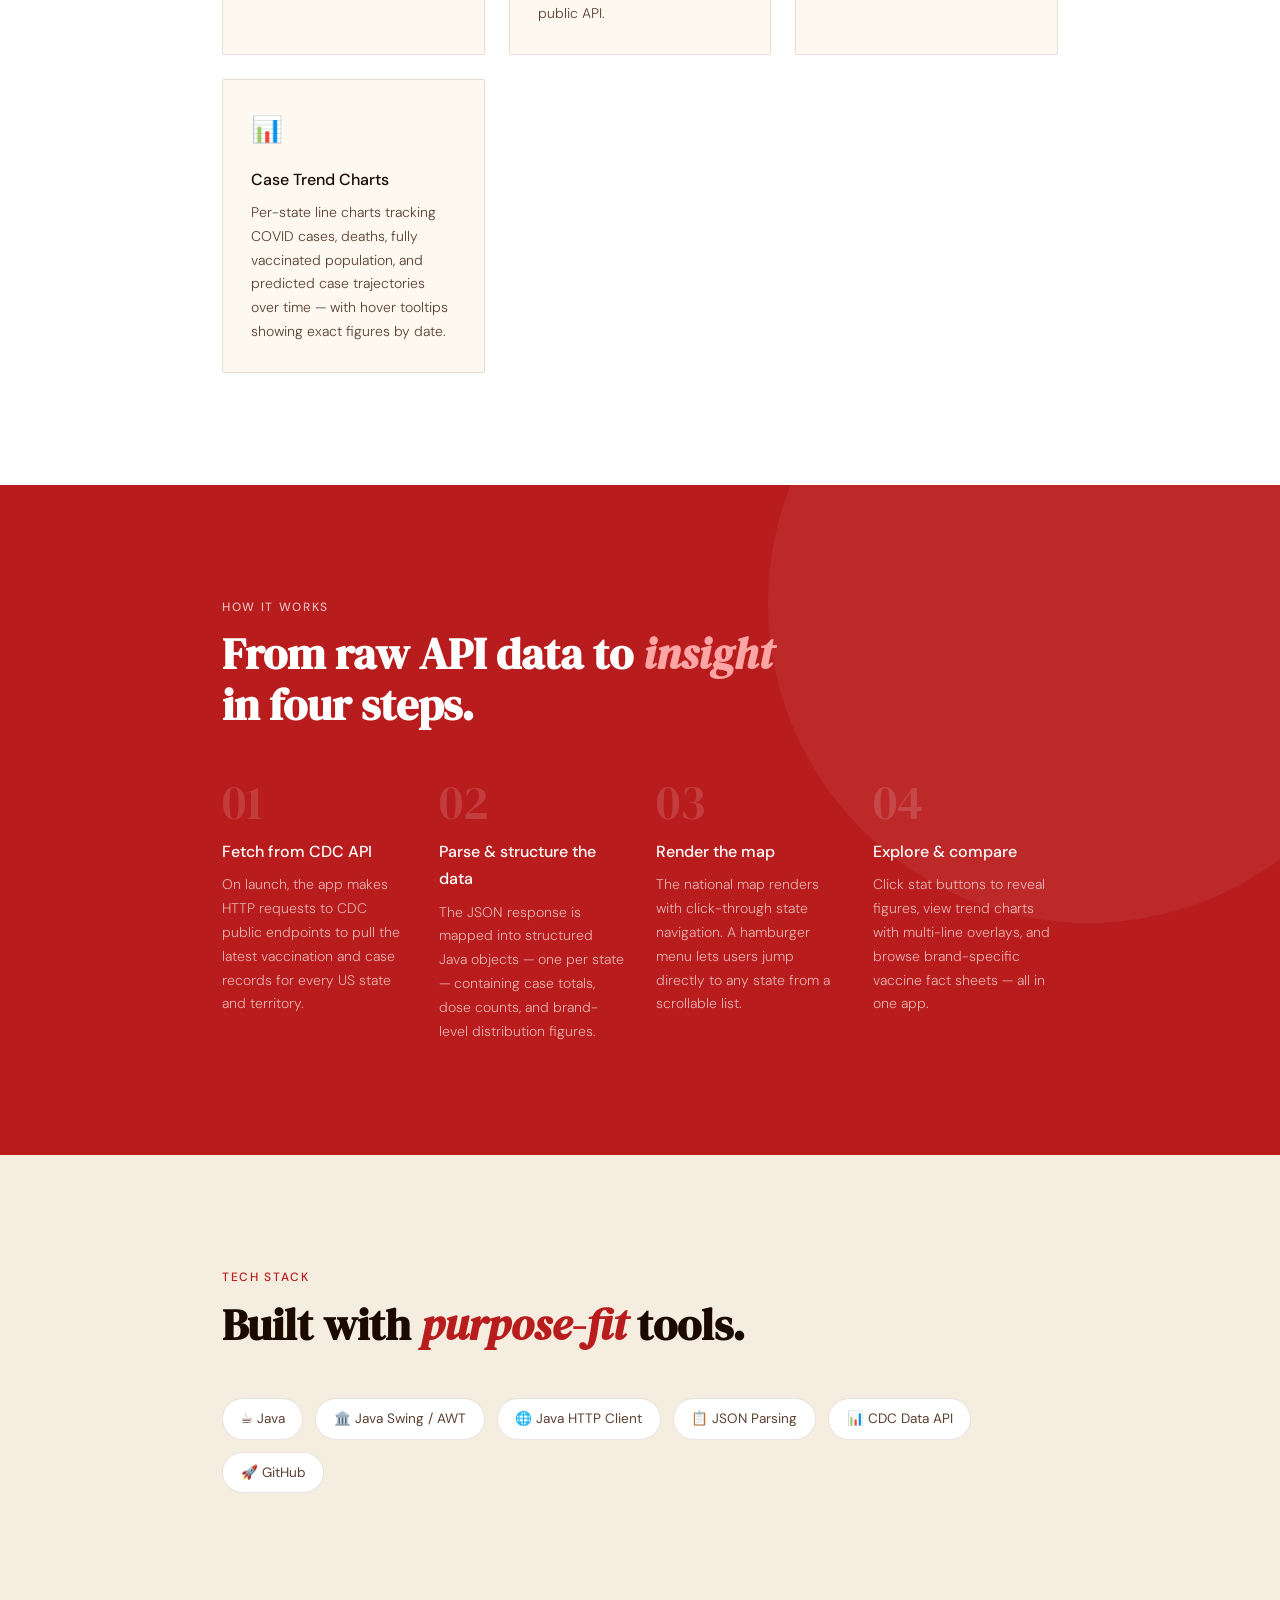
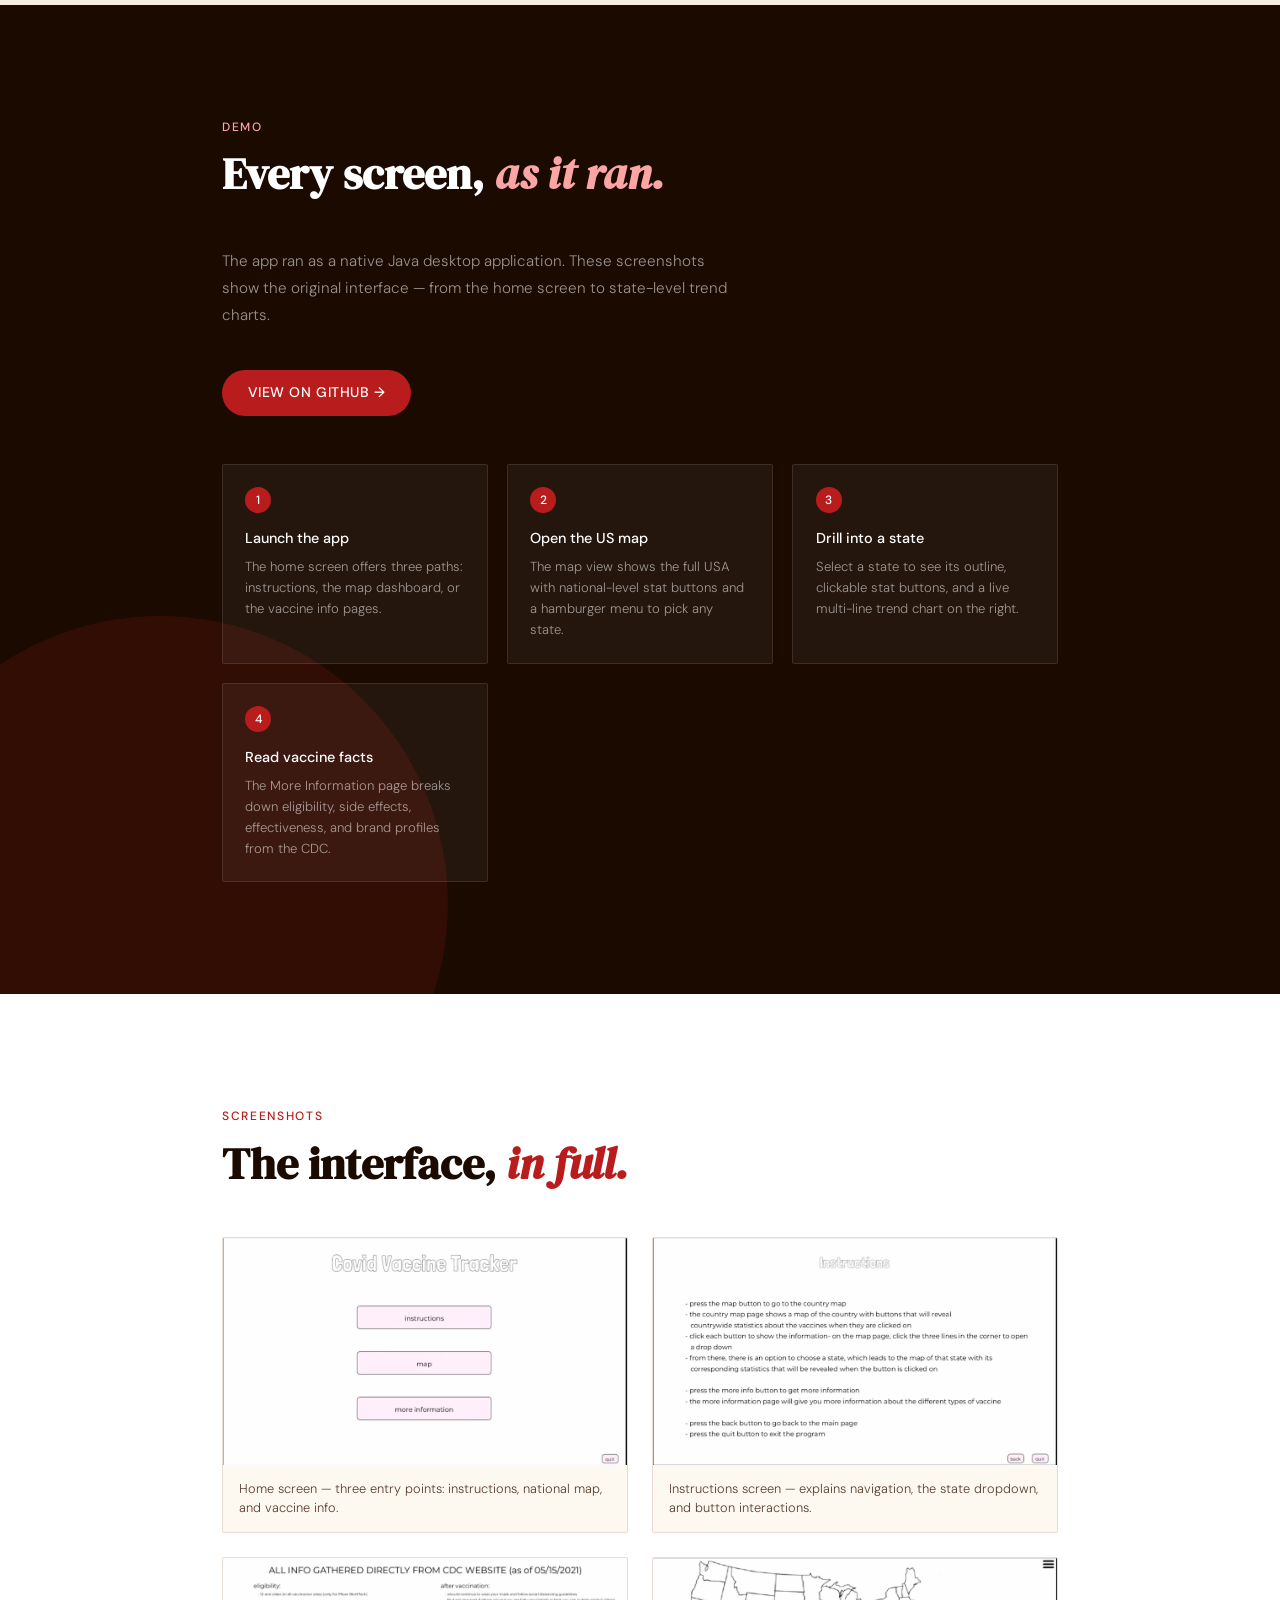
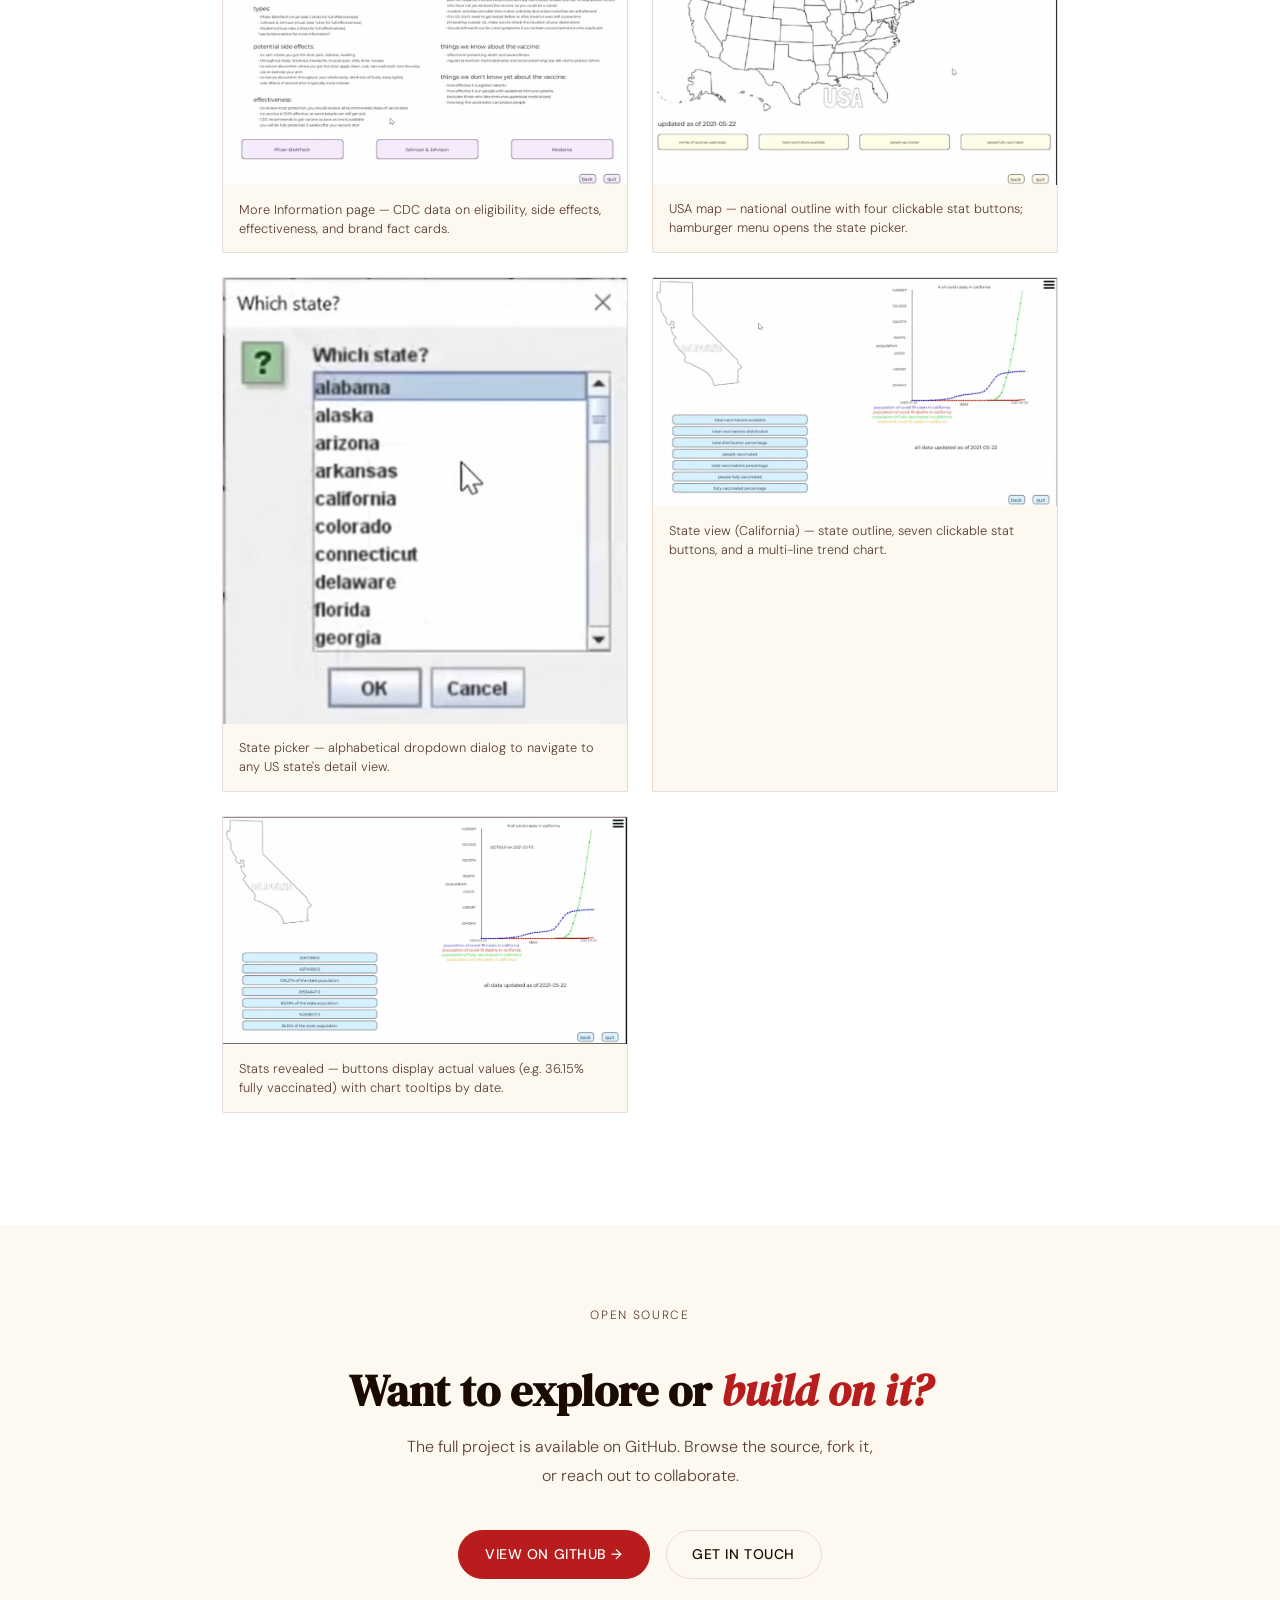
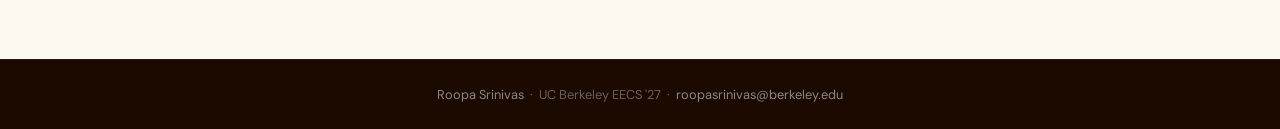
==== commit 786794e8: "Add an "All projects" button to the top bar Co-Authored-By: Claude Opus 5.5 <noreply@anthropic.com>" ====
--- a/index.html
+++ b/index.html
@@ -142,12 +142,25 @@
 .hero-name { animation: fadeUp 0.6s 0.1s ease both; }
 .hero-desc { animation: fadeUp 0.6s 0.2s ease both; }
 .hero-links { animation: fadeUp 0.6s 0.3s ease both; }
+/* Back to the projects on roopa-srinivas.github.io, on every project page. */
+.nav-left { display: flex; align-items: center; gap: 1rem; min-width: 0; }
+.nav-back { display: inline-flex; align-items: center; gap: 0.3rem; font-size: 0.8rem; font-weight: 500; color: var(--ink2); text-decoration: none; padding: 0.35rem 0.85rem; border: 1px solid var(--border); border-radius: 999px; white-space: nowrap; transition: color 0.2s, border-color 0.2s; }
+.nav-back:hover { color: var(--accent); border-color: var(--accent); }
+@media (max-width: 700px) {
+  .nav-back .long { display: none; }
+  .nav-logo { white-space: nowrap; font-size: 1.05rem; }
+  /* Too many section links for a phone; the back button and title stay. */
+  .nav-links { display: none; }
+}
 </style>
 </head>
 <body>
 
 <nav>
-  <a class="nav-logo" href="#">COVID Vaccine Tracker</a>
+  <div class="nav-left">
+    <a class="nav-back" href="https://roopa-srinivas.github.io/#projects" aria-label="All projects by Roopa Srinivas">← <span class="long">All </span>projects</a>
+    <a class="nav-logo" href="#">COVID Vaccine Tracker</a>
+  </div>
   <ul class="nav-links">
     <li><a href="#features">Features</a></li>
     <li><a href="#how">How It Works</a></li>
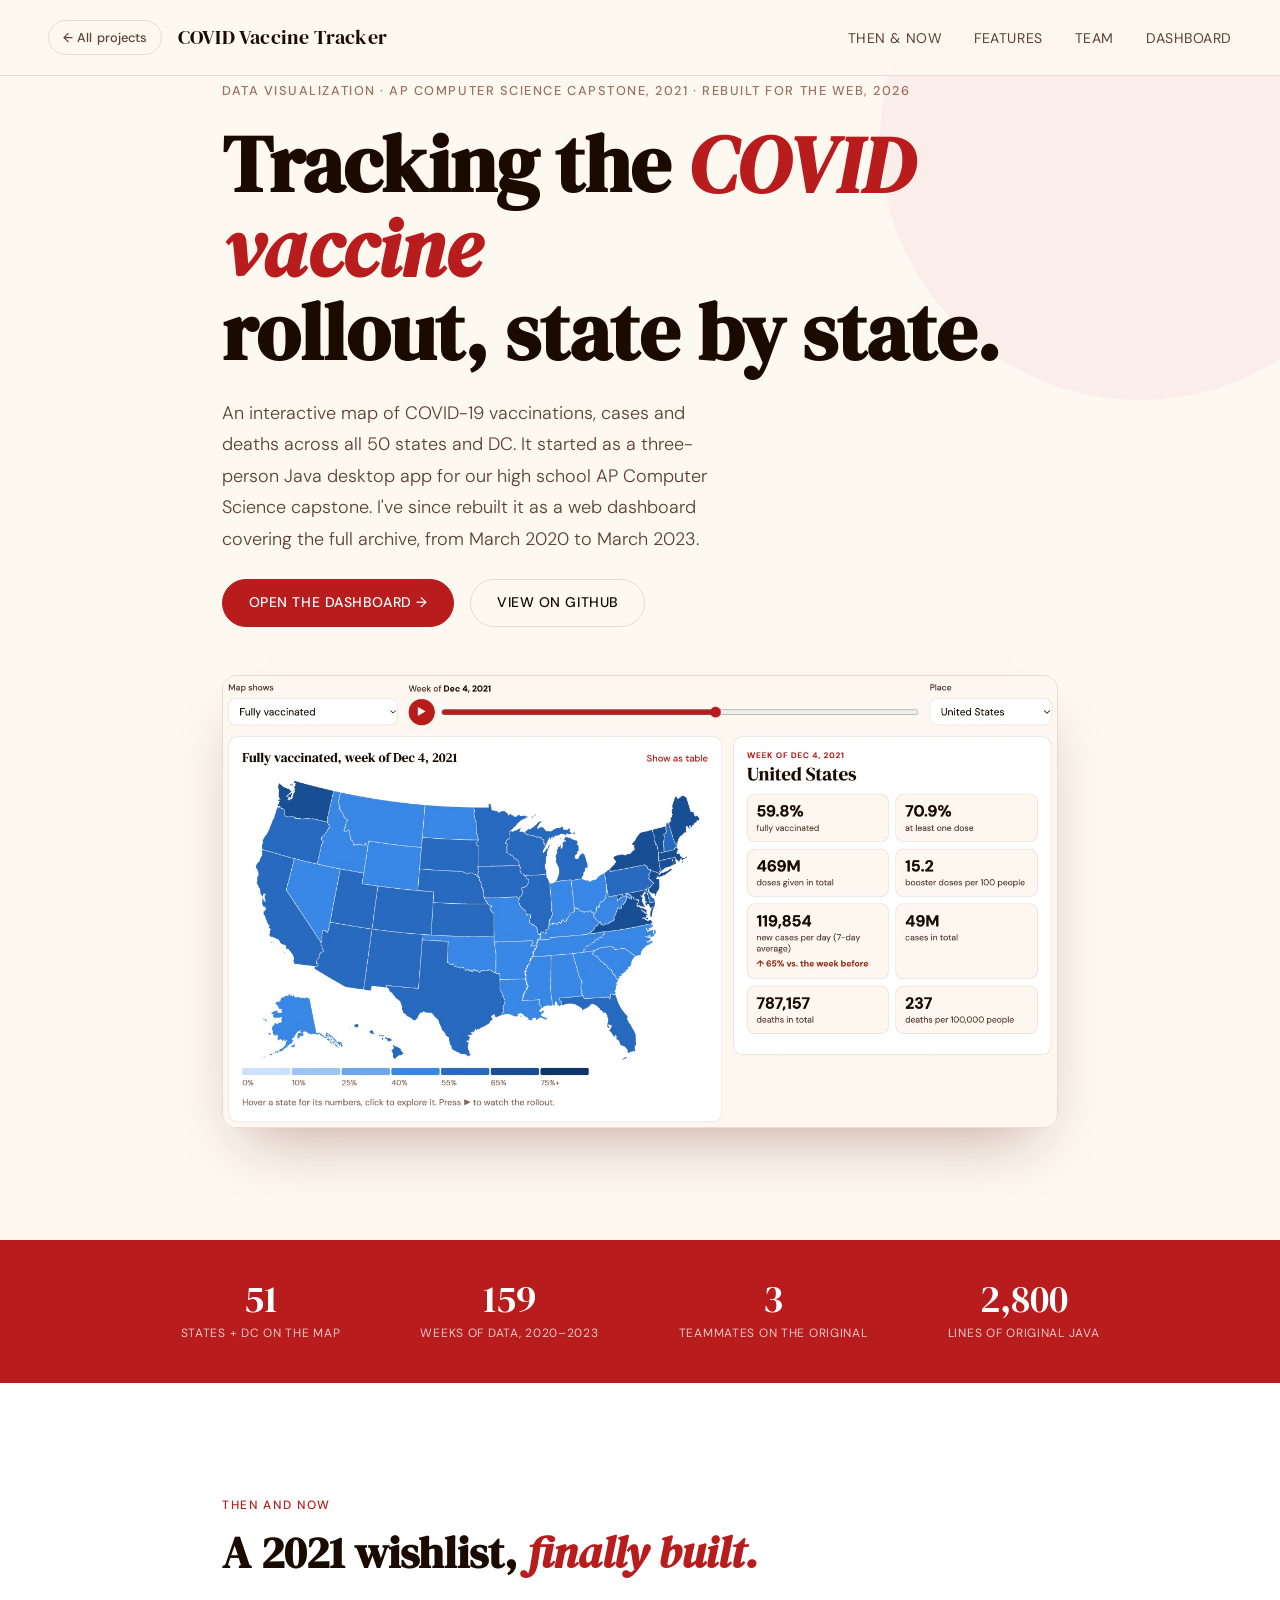
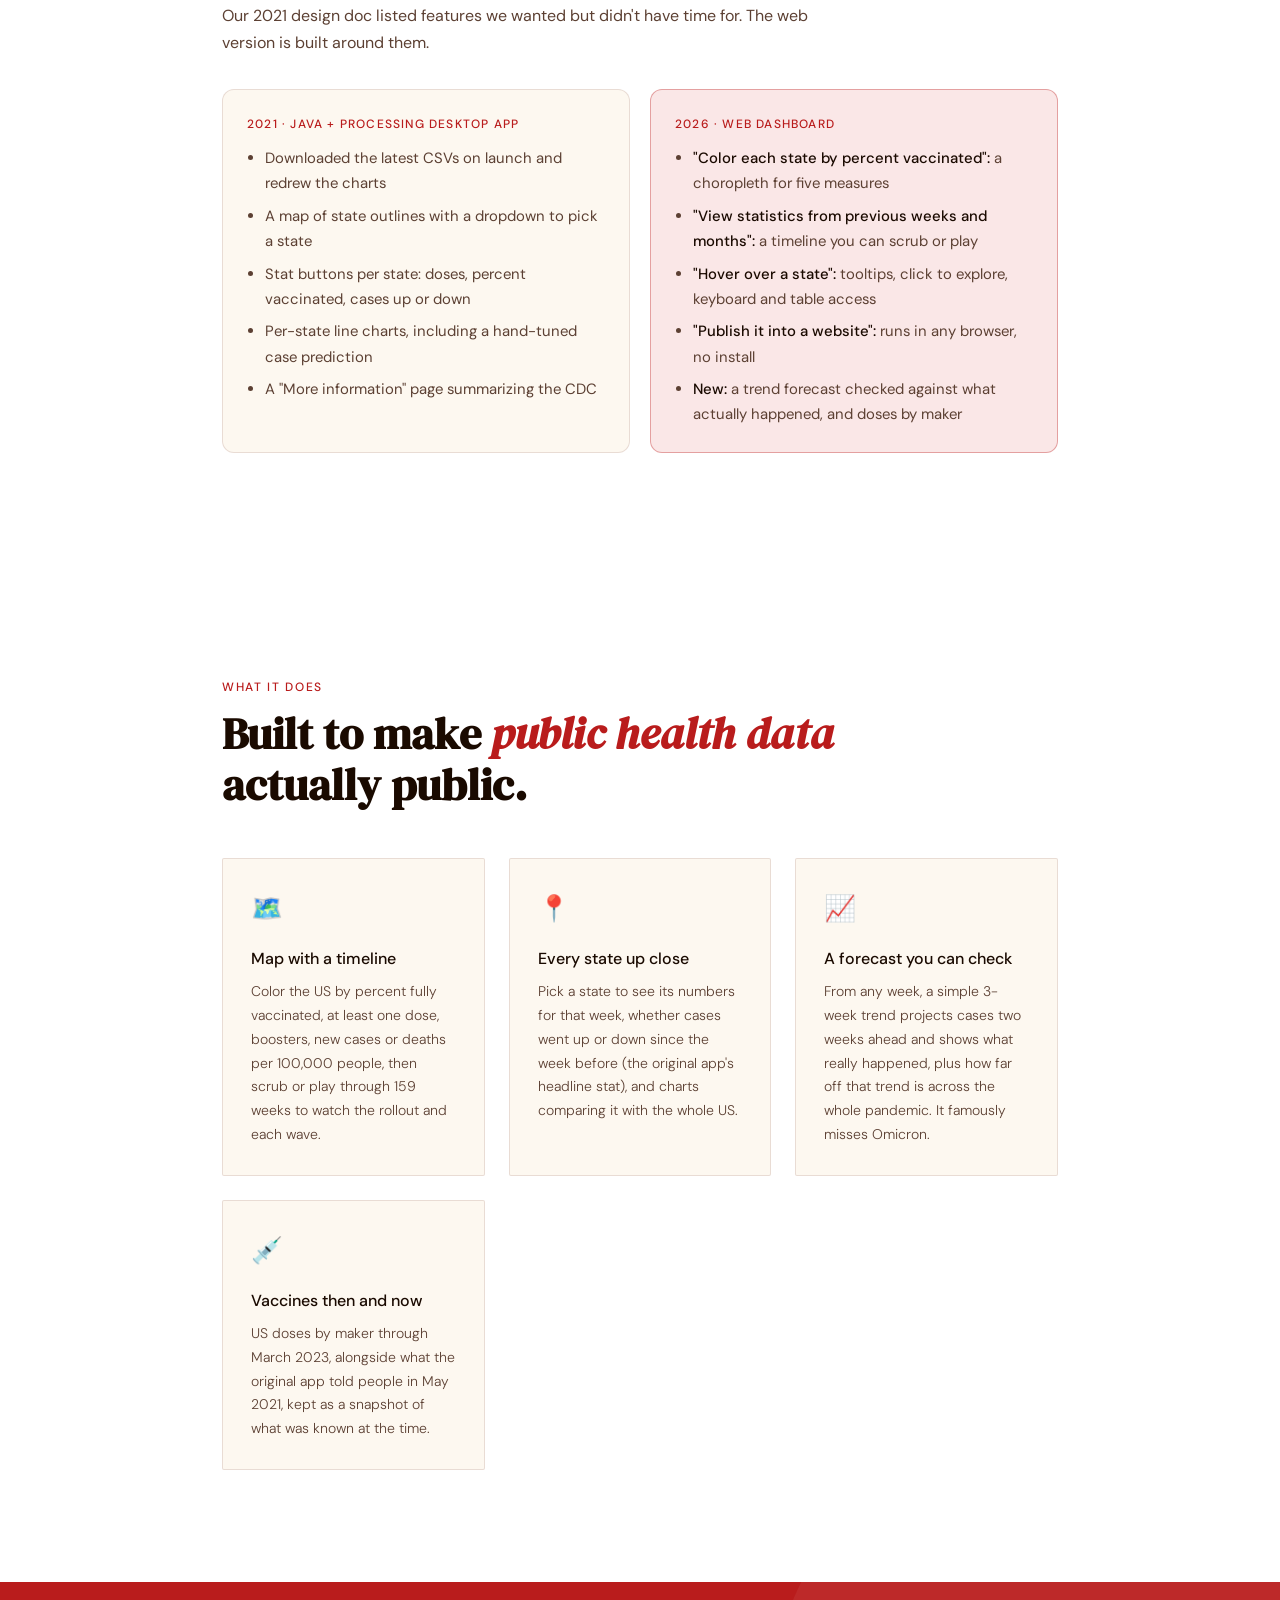
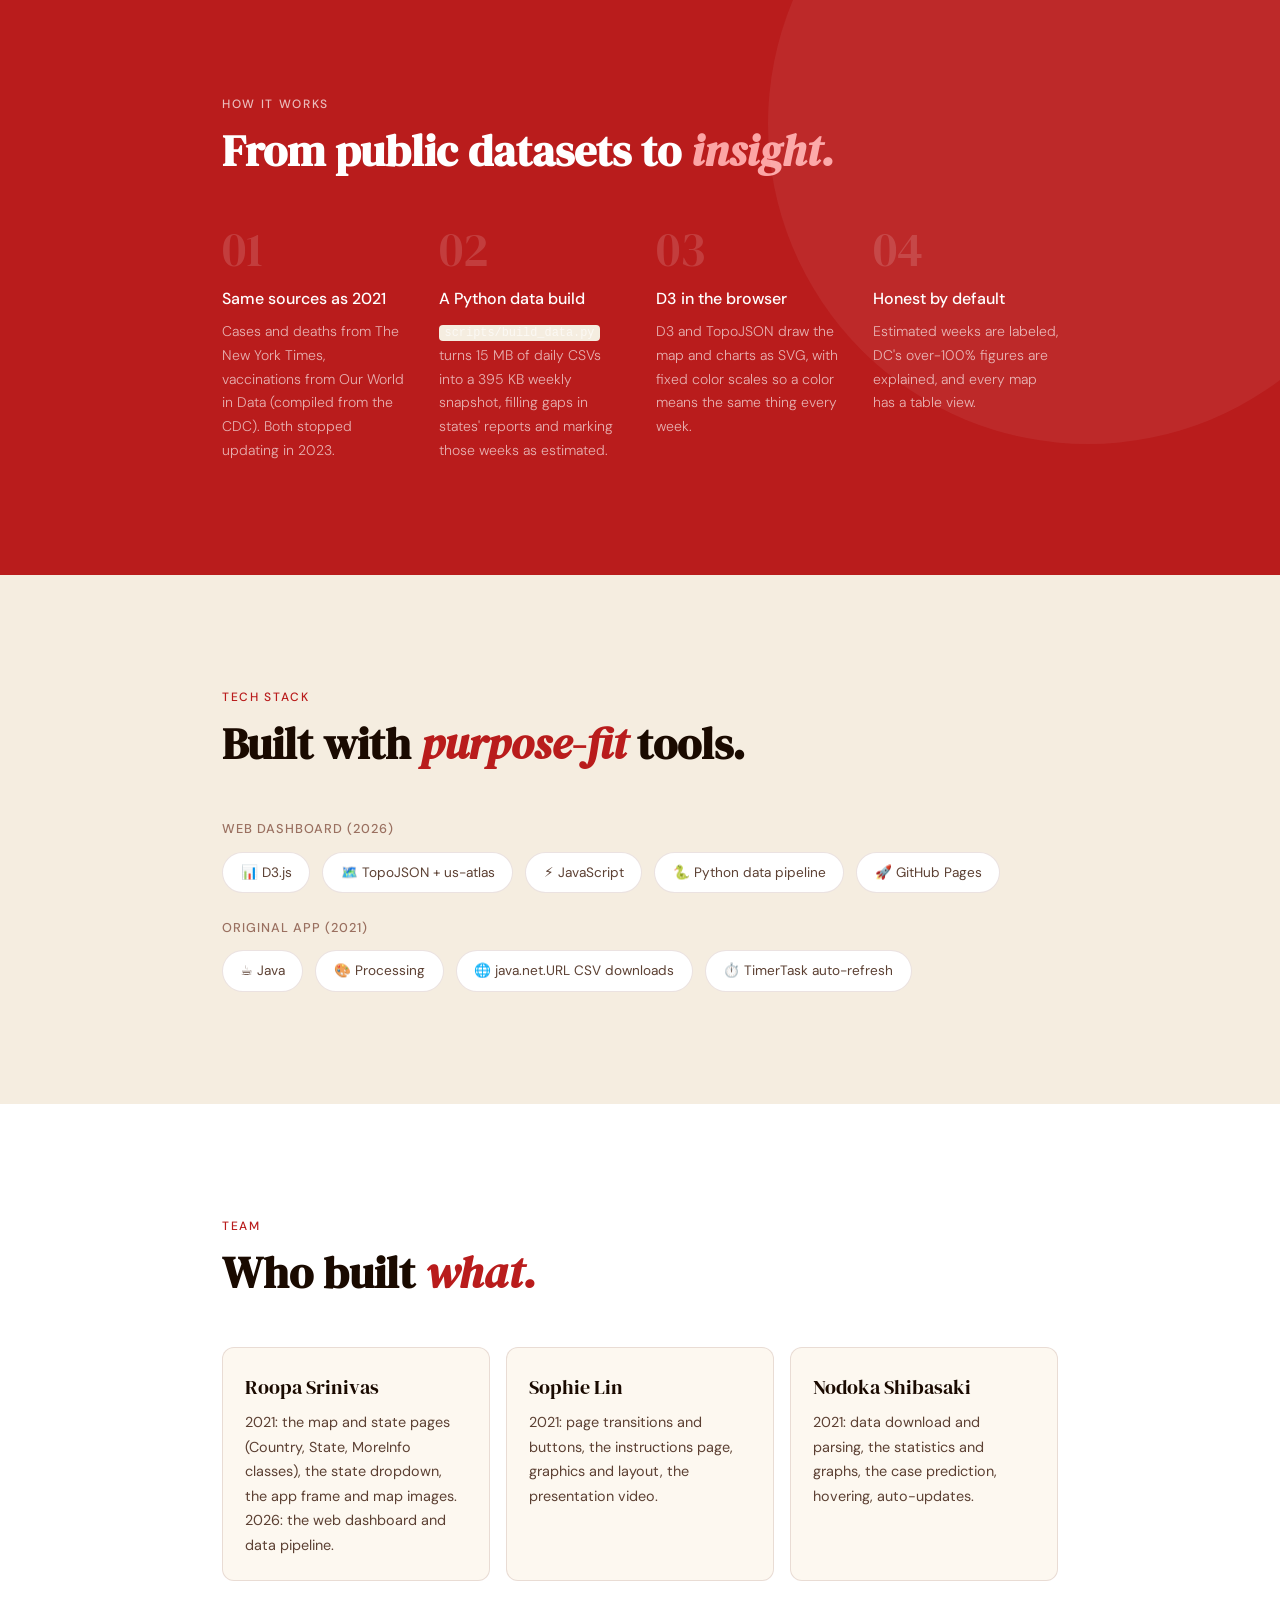
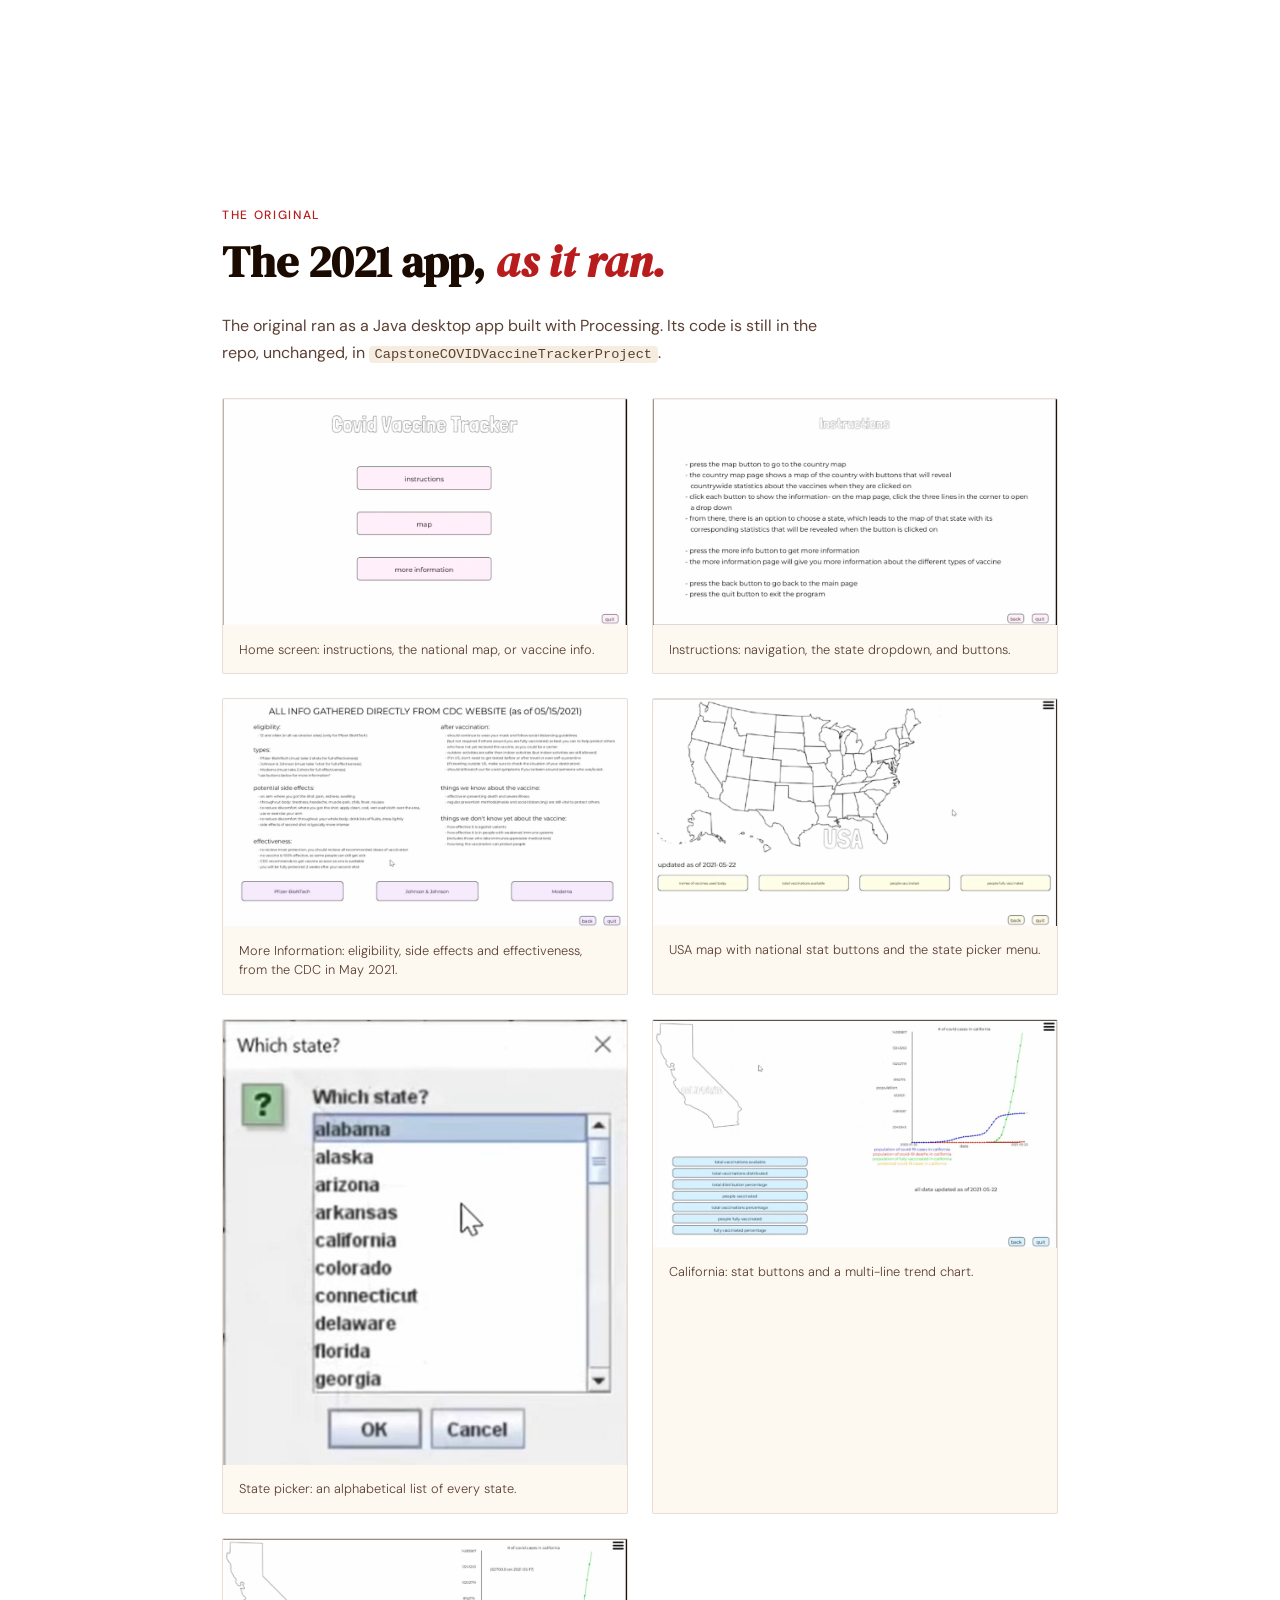
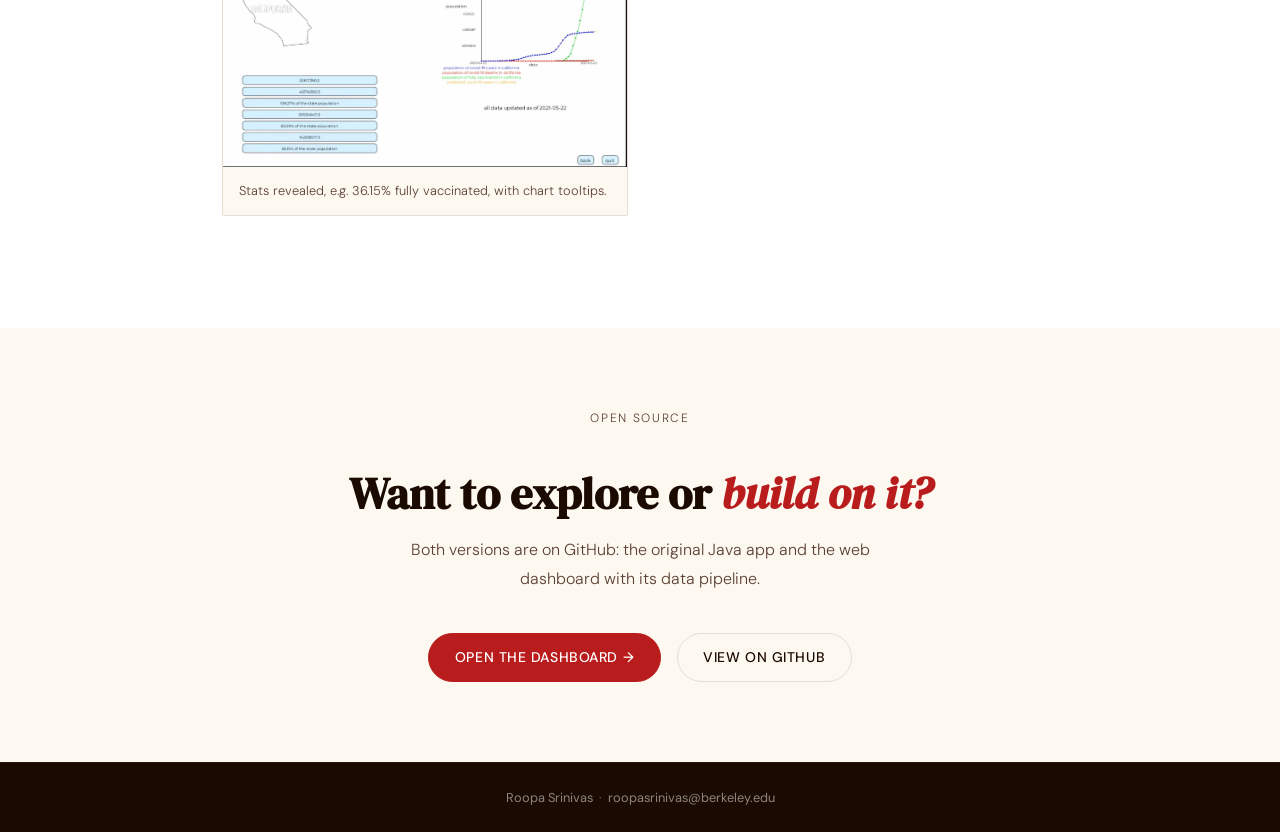
==== commit 3d0626bb: "Rebuild the tracker as a web dashboard, and make the project page accurate Co-Authored-By: Claude Op" ====
--- a/index.html
+++ b/index.html
@@ -4,6 +4,7 @@
 <meta charset="UTF-8" />
 <meta name="viewport" content="width=device-width, initial-scale=1.0"/>
 <title>COVID Vaccine Tracker - Roopa Srinivas</title>
+<meta name="description" content="An interactive map of COVID-19 vaccinations, cases and deaths by US state, 2020–2023. An AP Computer Science capstone from 2021, rebuilt for the web."/>
 <link href="https://fonts.googleapis.com/css2?family=DM+Serif+Display:ital@0;1&family=DM+Sans:wght@300;400;500&display=swap" rel="stylesheet"/>
 <style>
 *, *::before, *::after { box-sizing: border-box; margin: 0; padding: 0; }
@@ -49,9 +50,6 @@
 .hero-desc { font-size: 1.125rem; color: var(--ink2); max-width: 520px; margin-bottom: 1.5rem; font-weight: 300; line-height: 1.75; }
 .hero-links { display: flex; gap: 1rem; flex-wrap: wrap; align-items: center; }
 
-.archived-banner { display: flex; align-items: flex-start; gap: 0.75rem; background: var(--accent-light); border: 1px solid rgba(185,28,28,0.2); border-left: 3px solid var(--accent); border-radius: 4px; padding: 0.9rem 1.1rem; margin-bottom: 2rem; max-width: 580px; }
-.archived-banner p { font-size: 0.875rem; color: var(--ink2); font-weight: 300; line-height: 1.6; }
-.archived-banner strong { color: var(--accent); font-weight: 500; }
 
 .btn { display: inline-flex; align-items: center; gap: 0.4rem; padding: 0.7rem 1.6rem; border-radius: 100px; font-size: 0.875rem; font-weight: 500; letter-spacing: 0.04em; text-transform: uppercase; text-decoration: none; transition: all 0.2s; cursor: pointer; }
 .btn-primary { background: var(--accent); color: #fff; border: 1.5px solid var(--accent); }
@@ -152,6 +150,27 @@
   /* Too many section links for a phone; the back button and title stay. */
   .nav-links { display: none; }
 }
+/* Rebuild additions: dashboard preview, then-and-now, team. */
+.hero-shot { display: block; margin-top: 3rem; border-radius: 14px; overflow: hidden; border: 1px solid var(--border); box-shadow: 0 30px 60px -24px rgba(90,20,10,0.35); transition: transform 0.25s; }
+.hero-shot:hover { transform: translateY(-3px); }
+.hero-shot img { display: block; width: 100%; height: auto; }
+.section-sub { color: var(--ink2); max-width: 620px; margin: -1.5rem 0 2rem; }
+code { font-size: 0.85em; background: var(--surface2); padding: 0.05rem 0.35rem; border-radius: 4px; }
+#story { background: var(--surface); }
+.then-now { display: grid; grid-template-columns: 1fr 1fr; gap: 1.25rem; }
+.era { border: 1px solid var(--border); border-radius: 12px; padding: 1.5rem; background: var(--bg); }
+.era.now { border-color: rgba(185,28,28,0.35); background: var(--accent-light); }
+.era-label { font-size: 0.75rem; font-weight: 500; letter-spacing: 0.1em; text-transform: uppercase; color: var(--accent); margin-bottom: 0.75rem; }
+.era ul { padding-left: 1.1rem; display: grid; gap: 0.45rem; font-size: 0.93rem; color: var(--ink2); }
+.era strong { color: var(--ink); font-weight: 500; }
+.tech-era { font-size: 0.8rem; font-weight: 500; letter-spacing: 0.08em; text-transform: uppercase; color: var(--ink3); margin: 1.5rem 0 0.75rem; }
+.tech-era:first-of-type { margin-top: 0; }
+#team { background: var(--surface); }
+.team-grid { display: grid; grid-template-columns: repeat(auto-fit, minmax(240px, 1fr)); gap: 1rem; }
+.team-card { border: 1px solid var(--border); border-radius: 12px; padding: 1.4rem; background: var(--bg); }
+.team-card h3 { font-family: var(--serif); font-weight: 400; font-size: 1.25rem; margin-bottom: 0.4rem; }
+.team-card p { font-size: 0.9rem; color: var(--ink2); }
+@media (max-width: 700px) { .then-now { grid-template-columns: 1fr; } }
 </style>
 </head>
 <body>
@@ -162,44 +181,74 @@
     <a class="nav-logo" href="#">COVID Vaccine Tracker</a>
   </div>
   <ul class="nav-links">
+    <li><a href="#story">Then &amp; Now</a></li>
     <li><a href="#features">Features</a></li>
-    <li><a href="#how">How It Works</a></li>
-    <li><a href="#demo">Demo</a></li>
-    <li><a href="#tech">Tech Stack</a></li>
+    <li><a href="#team">Team</a></li>
+    <li><a href="dashboard/">Dashboard</a></li>
   </ul>
 </nav>
 
 <section id="hero">
   <div class="container">
-    <p class="hero-eyebrow">Data Visualization · High School Capstone · 2022</p>
-    <h1 class="hero-name">Tracking the <em>COVID vaccine</em><br>rollout, live.</h1>
-    <div class="archived-banner">
-      <p>📦 <strong>Archived project.</strong> Data was sourced from CDC API endpoints in 2021–2022. Those endpoints have since been restructured or retired, so the live data feed no longer functions — but the interface and logic remain as originally built.</p>
-    </div>
-    <p class="hero-desc">An interactive map dashboard pulling real-time CDC data on COVID cases, vaccines administered, and brand-specific statistics — making pandemic data accessible and understandable at a glance.</p>
+    <p class="hero-eyebrow">Data Visualization · AP Computer Science Capstone, 2021 · Rebuilt for the web, 2026</p>
+    <h1 class="hero-name">Tracking the <em>COVID vaccine</em><br>rollout, state by state.</h1>
+    <p class="hero-desc">An interactive map of COVID-19 vaccinations, cases and deaths across all 50 states and DC. It started as a three-person Java desktop app for our high school AP Computer Science capstone. I've since rebuilt it as a web dashboard covering the full archive, from March 2020 to March 2023.</p>
     <div class="hero-links">
-      <a class="btn btn-primary" href="https://github.com/roopa-srinivas/COVIDVaccineTracker" target="_blank">View on GitHub →</a>
-      <a class="btn btn-outline" href="https://roopa-srinivas.github.io/#projects">← Back to Projects</a>
-    </div>
+      <a class="btn btn-primary" href="dashboard/">Open the dashboard →</a>
+      <a class="btn btn-outline" href="https://github.com/roopa-srinivas/COVIDVaccineTracker" target="_blank" rel="noopener">View on GitHub</a>
+    </div>
+    <a class="hero-shot" href="dashboard/" aria-label="Open the dashboard">
+      <img src="dashboard-preview.jpg" width="1504" height="812" alt="The dashboard: a US map colored by percent fully vaccinated in December 2021, a timeline slider, and US totals such as 59.8% fully vaccinated and 469 million doses given."/>
+    </a>
   </div>
 </section>
 
 <div class="stats-strip">
-  <div class="stat"><div class="stat-num">50+</div><div class="stat-label">States & territories tracked</div></div>
-  <div class="stat"><div class="stat-num">3</div><div class="stat-label">Vaccine brands profiled</div></div>
-  <div class="stat"><div class="stat-num">Live</div><div class="stat-label">CDC data integration</div></div>
-  <div class="stat"><div class="stat-num">100%</div><div class="stat-label">Java — no frameworks</div></div>
+  <div class="stat"><div class="stat-num">51</div><div class="stat-label">States + DC on the map</div></div>
+  <div class="stat"><div class="stat-num">159</div><div class="stat-label">Weeks of data, 2020–2023</div></div>
+  <div class="stat"><div class="stat-num">3</div><div class="stat-label">Teammates on the original</div></div>
+  <div class="stat"><div class="stat-num">2,800</div><div class="stat-label">Lines of original Java</div></div>
 </div>
+
+<section id="story">
+  <div class="container">
+    <p class="section-label">Then and now</p>
+    <h2 class="section-title">A 2021 wishlist, <em>finally built.</em></h2>
+    <p class="section-sub">Our 2021 design doc listed features we wanted but didn't have time for. The web version is built around them.</p>
+    <div class="then-now">
+      <div class="era">
+        <p class="era-label">2021 · Java + Processing desktop app</p>
+        <ul>
+          <li>Downloaded the latest CSVs on launch and redrew the charts</li>
+          <li>A map of state outlines with a dropdown to pick a state</li>
+          <li>Stat buttons per state: doses, percent vaccinated, cases up or down</li>
+          <li>Per-state line charts, including a hand-tuned case prediction</li>
+          <li>A "More information" page summarizing the CDC</li>
+        </ul>
+      </div>
+      <div class="era now">
+        <p class="era-label">2026 · Web dashboard</p>
+        <ul>
+          <li><strong>"Color each state by percent vaccinated":</strong> a choropleth for five measures</li>
+          <li><strong>"View statistics from previous weeks and months":</strong> a timeline you can scrub or play</li>
+          <li><strong>"Hover over a state":</strong> tooltips, click to explore, keyboard and table access</li>
+          <li><strong>"Publish it into a website":</strong> runs in any browser, no install</li>
+          <li><strong>New:</strong> a trend forecast checked against what actually happened, and doses by maker</li>
+        </ul>
+      </div>
+    </div>
+  </div>
+</section>
 
 <section id="features">
   <div class="container">
     <p class="section-label">What it does</p>
     <h2 class="section-title">Built to make <em>public health data</em><br>actually public.</h2>
     <div class="features-grid">
-      <div class="feature-card"><div class="feature-icon">🗺️</div><div class="feature-title">Interactive Map Dashboard</div><p class="feature-desc">A visual, state-by-state map showing COVID case counts and vaccination progress across the US — click any state to drill into that state's detailed statistics and trend charts.</p></div>
-      <div class="feature-card"><div class="feature-icon">💉</div><div class="feature-title">Live Vaccine Statistics</div><p class="feature-desc">Real-time data on total doses administered, percentage of population vaccinated, distribution percentages, and breakdown by dose number — pulled directly from the CDC's public API.</p></div>
-      <div class="feature-card"><div class="feature-icon">🏭</div><div class="feature-title">Brand-Specific Profiles</div><p class="feature-desc">Detailed fact cards for Pfizer-BioNTech, Moderna, and J&J — covering efficacy rates, eligibility, side effects, and dosing schedules sourced from the CDC.</p></div>
-      <div class="feature-card"><div class="feature-icon">📊</div><div class="feature-title">Case Trend Charts</div><p class="feature-desc">Per-state line charts tracking COVID cases, deaths, fully vaccinated population, and predicted case trajectories over time — with hover tooltips showing exact figures by date.</p></div>
+      <div class="feature-card"><div class="feature-icon">🗺️</div><div class="feature-title">Map with a timeline</div><p class="feature-desc">Color the US by percent fully vaccinated, at least one dose, boosters, new cases or deaths per 100,000 people, then scrub or play through 159 weeks to watch the rollout and each wave.</p></div>
+      <div class="feature-card"><div class="feature-icon">📍</div><div class="feature-title">Every state up close</div><p class="feature-desc">Pick a state to see its numbers for that week, whether cases went up or down since the week before (the original app's headline stat), and charts comparing it with the whole US.</p></div>
+      <div class="feature-card"><div class="feature-icon">📈</div><div class="feature-title">A forecast you can check</div><p class="feature-desc">From any week, a simple 3-week trend projects cases two weeks ahead and shows what really happened, plus how far off that trend is across the whole pandemic. It famously misses Omicron.</p></div>
+      <div class="feature-card"><div class="feature-icon">💉</div><div class="feature-title">Vaccines then and now</div><p class="feature-desc">US doses by maker through March 2023, alongside what the original app told people in May 2021, kept as a snapshot of what was known at the time.</p></div>
     </div>
   </div>
 </section>
@@ -207,12 +256,12 @@
 <section id="how">
   <div class="container">
     <p class="section-label">How it works</p>
-    <h2 class="section-title">From raw API data to <em>insight</em><br>in four steps.</h2>
+    <h2 class="section-title">From public datasets to <em>insight.</em></h2>
     <div class="steps">
-      <div class="step"><div class="step-num">01</div><div class="step-title">Fetch from CDC API</div><p class="step-desc">On launch, the app makes HTTP requests to CDC public endpoints to pull the latest vaccination and case records for every US state and territory.</p></div>
-      <div class="step"><div class="step-num">02</div><div class="step-title">Parse & structure the data</div><p class="step-desc">The JSON response is mapped into structured Java objects — one per state — containing case totals, dose counts, and brand-level distribution figures.</p></div>
-      <div class="step"><div class="step-num">03</div><div class="step-title">Render the map</div><p class="step-desc">The national map renders with click-through state navigation. A hamburger menu lets users jump directly to any state from a scrollable list.</p></div>
-      <div class="step"><div class="step-num">04</div><div class="step-title">Explore & compare</div><p class="step-desc">Click stat buttons to reveal figures, view trend charts with multi-line overlays, and browse brand-specific vaccine fact sheets — all in one app.</p></div>
+      <div class="step"><div class="step-num">01</div><div class="step-title">Same sources as 2021</div><p class="step-desc">Cases and deaths from The New York Times, vaccinations from Our World in Data (compiled from the CDC). Both stopped updating in 2023.</p></div>
+      <div class="step"><div class="step-num">02</div><div class="step-title">A Python data build</div><p class="step-desc"><code>scripts/build_data.py</code> turns 15 MB of daily CSVs into a 395 KB weekly snapshot, filling gaps in states' reports and marking those weeks as estimated.</p></div>
+      <div class="step"><div class="step-num">03</div><div class="step-title">D3 in the browser</div><p class="step-desc">D3 and TopoJSON draw the map and charts as SVG, with fixed color scales so a color means the same thing every week.</p></div>
+      <div class="step"><div class="step-num">04</div><div class="step-title">Honest by default</div><p class="step-desc">Estimated weeks are labeled, DC's over-100% figures are explained, and every map has a table view.</p></div>
     </div>
   </div>
 </section>
@@ -221,44 +270,49 @@
   <div class="container">
     <p class="section-label">Tech Stack</p>
     <h2 class="section-title">Built with <em>purpose-fit</em> tools.</h2>
+    <p class="tech-era">Web dashboard (2026)</p>
+    <div class="tech-grid">
+      <div class="tech-pill">📊 D3.js</div>
+      <div class="tech-pill">🗺️ TopoJSON + us-atlas</div>
+      <div class="tech-pill">⚡ JavaScript</div>
+      <div class="tech-pill">🐍 Python data pipeline</div>
+      <div class="tech-pill">🚀 GitHub Pages</div>
+    </div>
+    <p class="tech-era">Original app (2021)</p>
     <div class="tech-grid">
       <div class="tech-pill">☕ Java</div>
-      <div class="tech-pill">🏛️ Java Swing / AWT</div>
-      <div class="tech-pill">🌐 Java HTTP Client</div>
-      <div class="tech-pill">📋 JSON Parsing</div>
-      <div class="tech-pill">📊 CDC Data API</div>
-      <div class="tech-pill">🚀 GitHub</div>
-    </div>
-  </div>
-</section>
-
-<section id="demo">
-  <div class="container demo-inner">
-    <p class="section-label">Demo</p>
-    <h2 class="section-title">Every screen, <em>as it ran.</em></h2>
-    <p class="section-sub">The app ran as a native Java desktop application. These screenshots show the original interface — from the home screen to state-level trend charts.</p>
-    <a class="demo-link" href="https://github.com/roopa-srinivas/COVIDVaccineTracker" target="_blank">View on GitHub →</a>
-    <div class="demo-steps">
-      <div class="demo-step"><div class="demo-step-num">1</div><h4>Launch the app</h4><p>The home screen offers three paths: instructions, the map dashboard, or the vaccine info pages.</p></div>
-      <div class="demo-step"><div class="demo-step-num">2</div><h4>Open the US map</h4><p>The map view shows the full USA with national-level stat buttons and a hamburger menu to pick any state.</p></div>
-      <div class="demo-step"><div class="demo-step-num">3</div><h4>Drill into a state</h4><p>Select a state to see its outline, clickable stat buttons, and a live multi-line trend chart on the right.</p></div>
-      <div class="demo-step"><div class="demo-step-num">4</div><h4>Read vaccine facts</h4><p>The More Information page breaks down eligibility, side effects, effectiveness, and brand profiles from the CDC.</p></div>
+      <div class="tech-pill">🎨 Processing</div>
+      <div class="tech-pill">🌐 java.net.URL CSV downloads</div>
+      <div class="tech-pill">⏱️ TimerTask auto-refresh</div>
+    </div>
+  </div>
+</section>
+
+<section id="team">
+  <div class="container">
+    <p class="section-label">Team</p>
+    <h2 class="section-title">Who built <em>what.</em></h2>
+    <div class="team-grid">
+      <div class="team-card"><h3>Roopa Srinivas</h3><p>2021: the map and state pages (Country, State, MoreInfo classes), the state dropdown, the app frame and map images.<br>2026: the web dashboard and data pipeline.</p></div>
+      <div class="team-card"><h3>Sophie Lin</h3><p>2021: page transitions and buttons, the instructions page, graphics and layout, the presentation video.</p></div>
+      <div class="team-card"><h3>Nodoka Shibasaki</h3><p>2021: data download and parsing, the statistics and graphs, the case prediction, hovering, auto-updates.</p></div>
     </div>
   </div>
 </section>
 
 <section id="gallery">
   <div class="container">
-    <p class="section-label">Screenshots</p>
-    <h2 class="section-title">The interface, <em>in full.</em></h2>
+    <p class="section-label">The original</p>
+    <h2 class="section-title">The 2021 app, <em>as it ran.</em></h2>
+    <p class="section-sub">The original ran as a Java desktop app built with Processing. Its code is still in the repo, unchanged, in <code>CapstoneCOVIDVaccineTrackerProject</code>.</p>
     <div class="screenshot-grid">
-      <div class="screenshot-card"><img src="covid1.png" alt="Home screen" loading="lazy"/><div class="screenshot-caption">Home screen — three entry points: instructions, national map, and vaccine info.</div></div>
-      <div class="screenshot-card"><img src="covid2.png" alt="Instructions screen" loading="lazy"/><div class="screenshot-caption">Instructions screen — explains navigation, the state dropdown, and button interactions.</div></div>
-      <div class="screenshot-card"><img src="covid3.png" alt="More Information page" loading="lazy"/><div class="screenshot-caption">More Information page — CDC data on eligibility, side effects, effectiveness, and brand fact cards.</div></div>
-      <div class="screenshot-card"><img src="covid4.png" alt="USA map view" loading="lazy"/><div class="screenshot-caption">USA map — national outline with four clickable stat buttons; hamburger menu opens the state picker.</div></div>
-      <div class="screenshot-card"><img src="covid5.png" alt="State picker dropdown" loading="lazy"/><div class="screenshot-caption">State picker — alphabetical dropdown dialog to navigate to any US state's detail view.</div></div>
-      <div class="screenshot-card"><img src="covid6.png" alt="California state view" loading="lazy"/><div class="screenshot-caption">State view (California) — state outline, seven clickable stat buttons, and a multi-line trend chart.</div></div>
-      <div class="screenshot-card"><img src="covid7.png" alt="California stats revealed" loading="lazy"/><div class="screenshot-caption">Stats revealed — buttons display actual values (e.g. 36.15% fully vaccinated) with chart tooltips by date.</div></div>
+      <div class="screenshot-card"><img src="covid1.png" alt="Home screen" loading="lazy"/><div class="screenshot-caption">Home screen: instructions, the national map, or vaccine info.</div></div>
+      <div class="screenshot-card"><img src="covid2.png" alt="Instructions screen" loading="lazy"/><div class="screenshot-caption">Instructions: navigation, the state dropdown, and buttons.</div></div>
+      <div class="screenshot-card"><img src="covid3.png" alt="More Information page" loading="lazy"/><div class="screenshot-caption">More Information: eligibility, side effects and effectiveness, from the CDC in May 2021.</div></div>
+      <div class="screenshot-card"><img src="covid4.png" alt="USA map view" loading="lazy"/><div class="screenshot-caption">USA map with national stat buttons and the state picker menu.</div></div>
+      <div class="screenshot-card"><img src="covid5.png" alt="State picker dropdown" loading="lazy"/><div class="screenshot-caption">State picker: an alphabetical list of every state.</div></div>
+      <div class="screenshot-card"><img src="covid6.png" alt="California state view" loading="lazy"/><div class="screenshot-caption">California: stat buttons and a multi-line trend chart.</div></div>
+      <div class="screenshot-card"><img src="covid7.png" alt="California stats revealed" loading="lazy"/><div class="screenshot-caption">Stats revealed, e.g. 36.15% fully vaccinated, with chart tooltips.</div></div>
     </div>
   </div>
 </section>
@@ -267,16 +321,16 @@
   <div class="container">
     <p class="section-label">Open Source</p>
     <h2 class="section-title">Want to explore or <em>build on it?</em></h2>
-    <p>The full project is available on GitHub. Browse the source, fork it, or reach out to collaborate.</p>
+    <p>Both versions are on GitHub: the original Java app and the web dashboard with its data pipeline.</p>
     <div class="cta-buttons">
-      <a class="btn btn-primary" href="https://github.com/roopa-srinivas/COVIDVaccineTracker" target="_blank">View on GitHub →</a>
-      <a class="btn btn-outline" href="mailto:roopasrinivas@berkeley.edu">Get in Touch</a>
+      <a class="btn btn-primary" href="dashboard/">Open the dashboard →</a>
+      <a class="btn btn-outline" href="https://github.com/roopa-srinivas/COVIDVaccineTracker" target="_blank" rel="noopener">View on GitHub</a>
     </div>
   </div>
 </section>
 
 <footer>
-  <a href="https://roopa-srinivas.github.io/">Roopa Srinivas</a> &nbsp;·&nbsp; UC Berkeley EECS '27 &nbsp;·&nbsp; <a href="mailto:roopasrinivas@berkeley.edu">roopasrinivas@berkeley.edu</a>
+  <a href="https://roopa-srinivas.github.io/">Roopa Srinivas</a> &nbsp;·&nbsp; <a href="mailto:roopasrinivas@berkeley.edu">roopasrinivas@berkeley.edu</a>
 </footer>
 </body>
 </html>
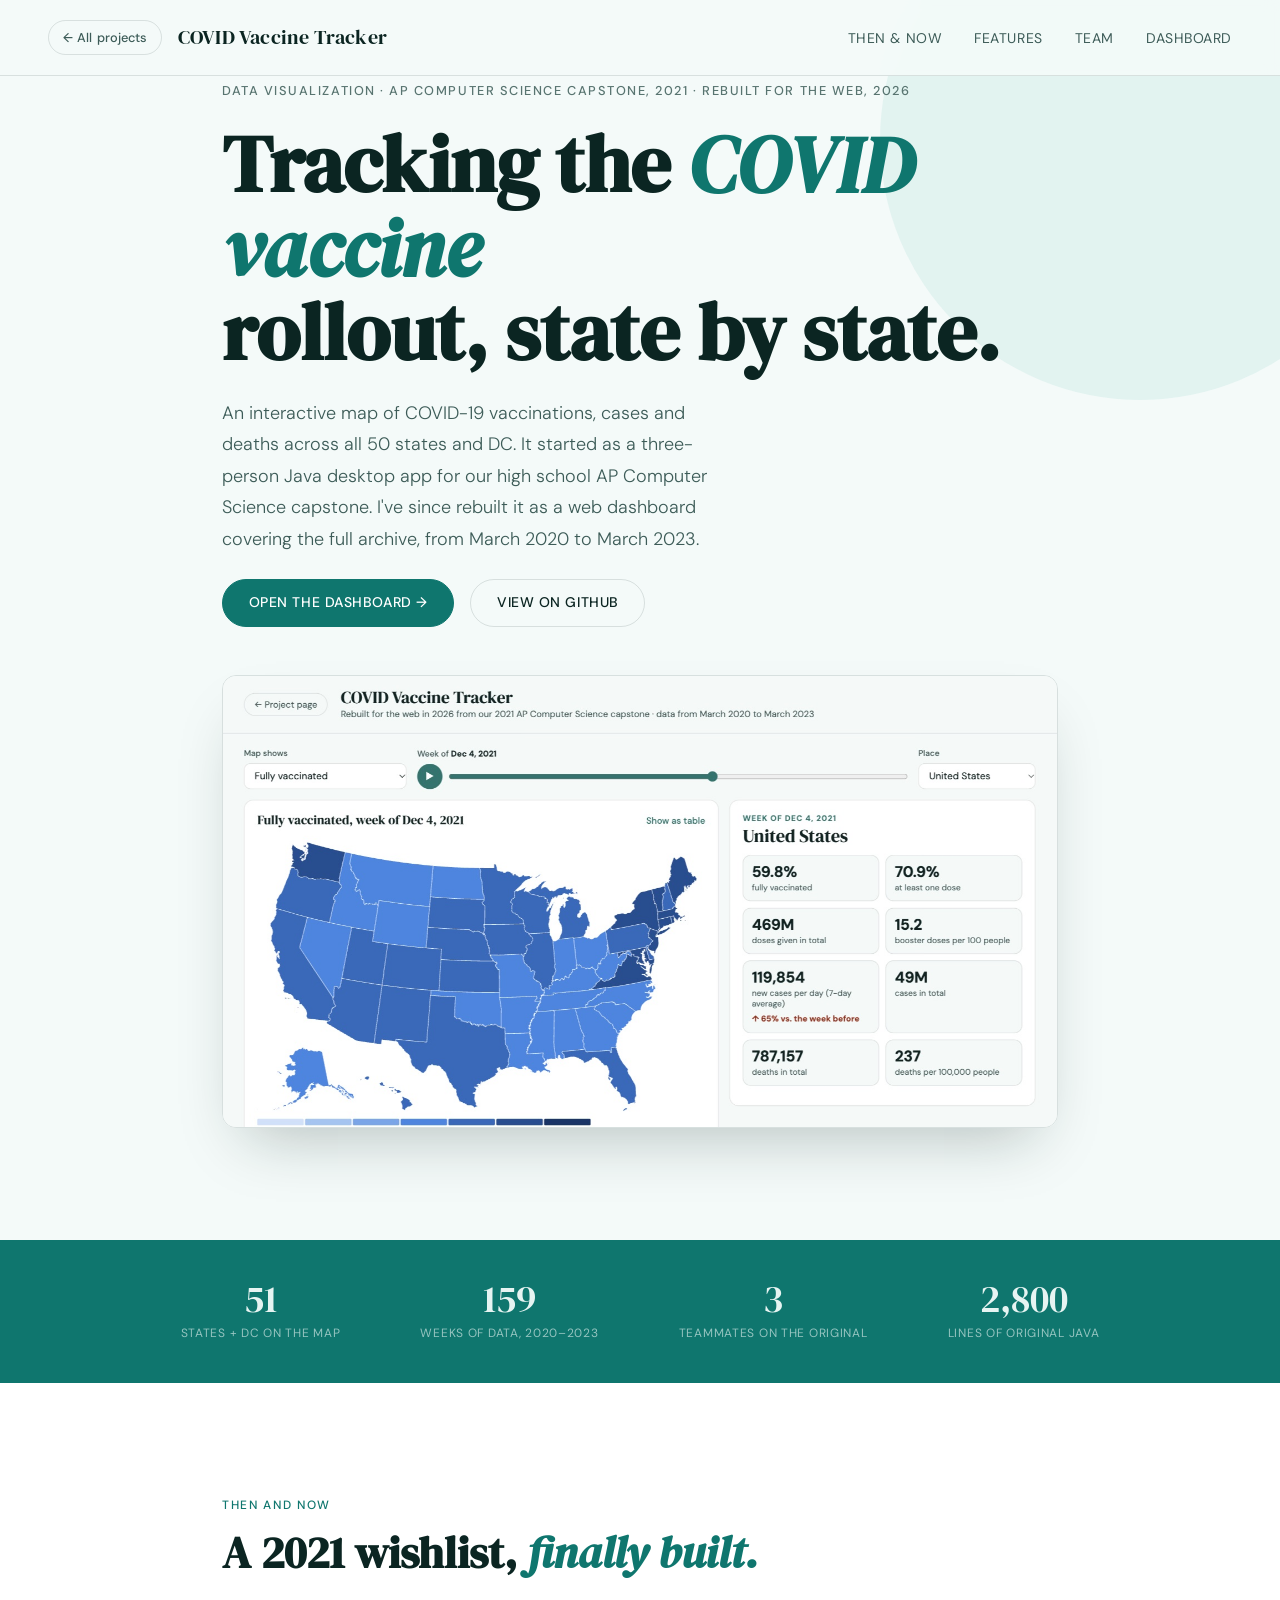
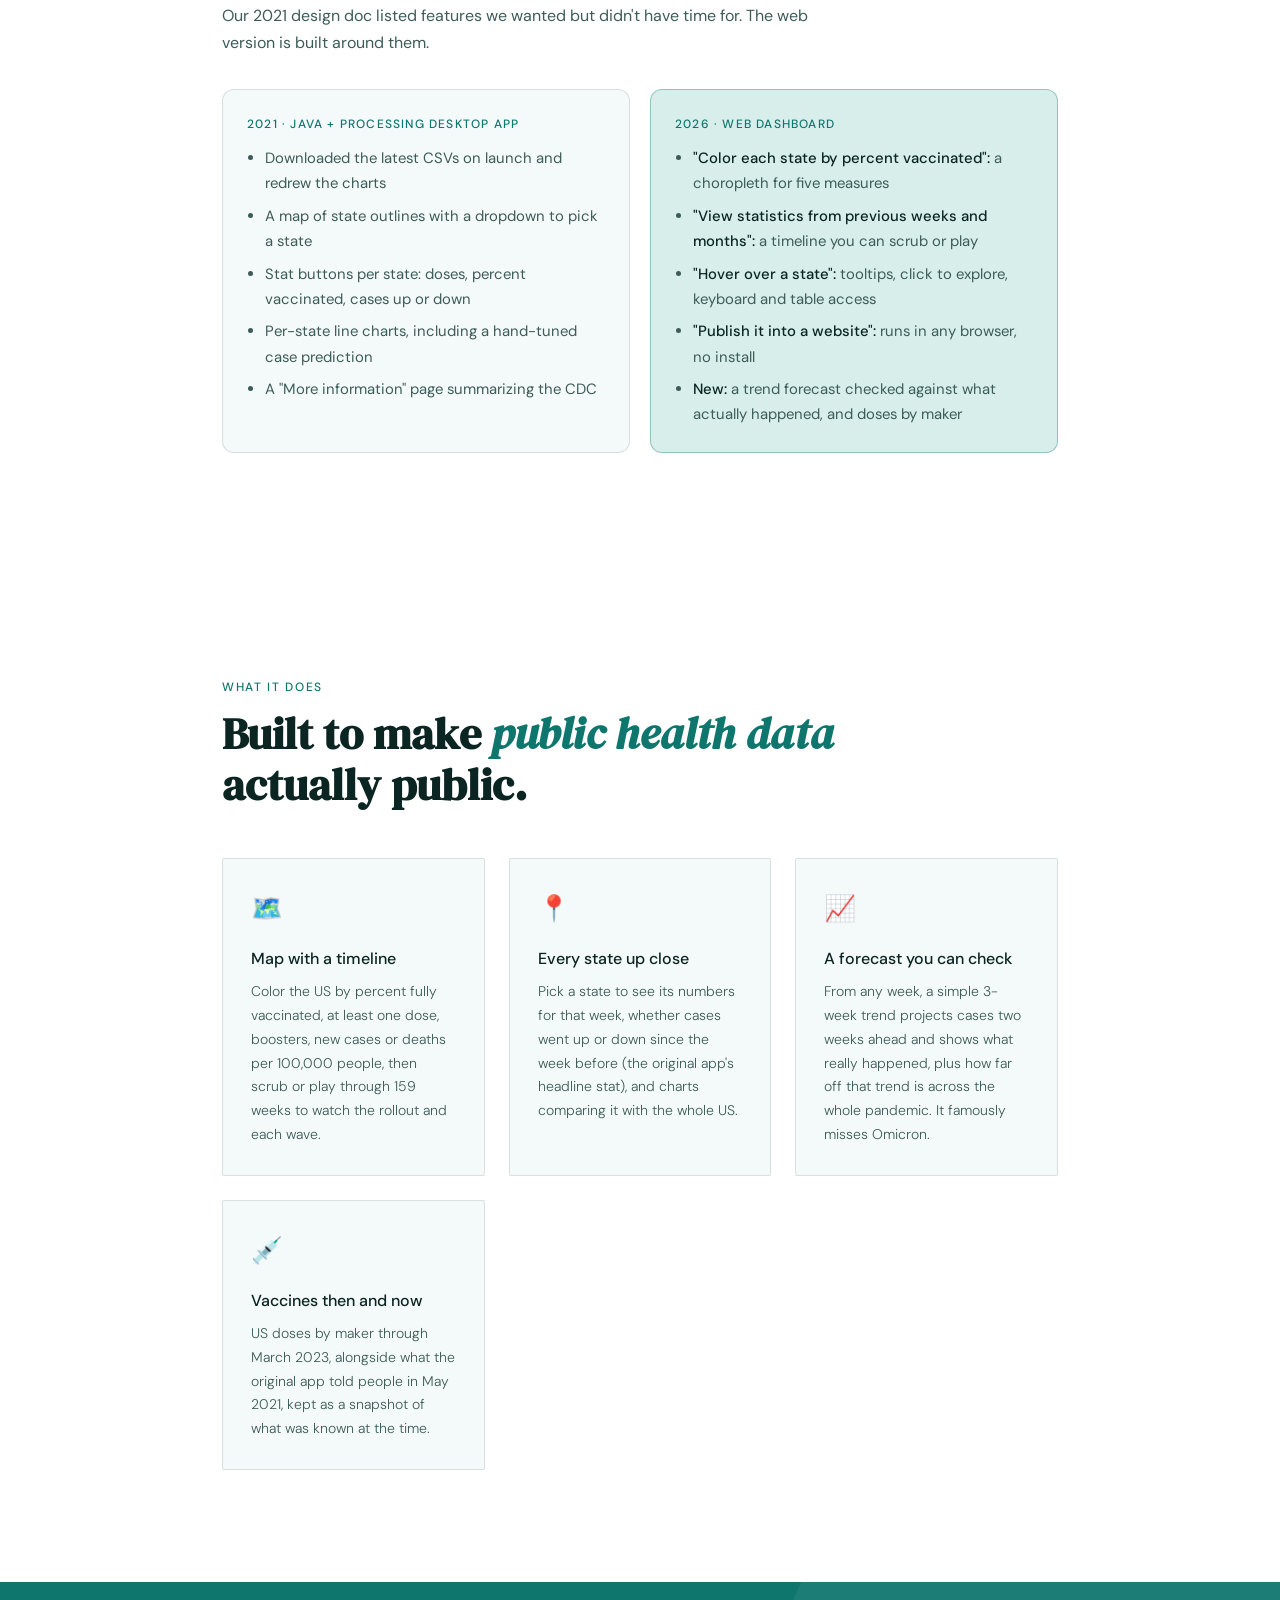
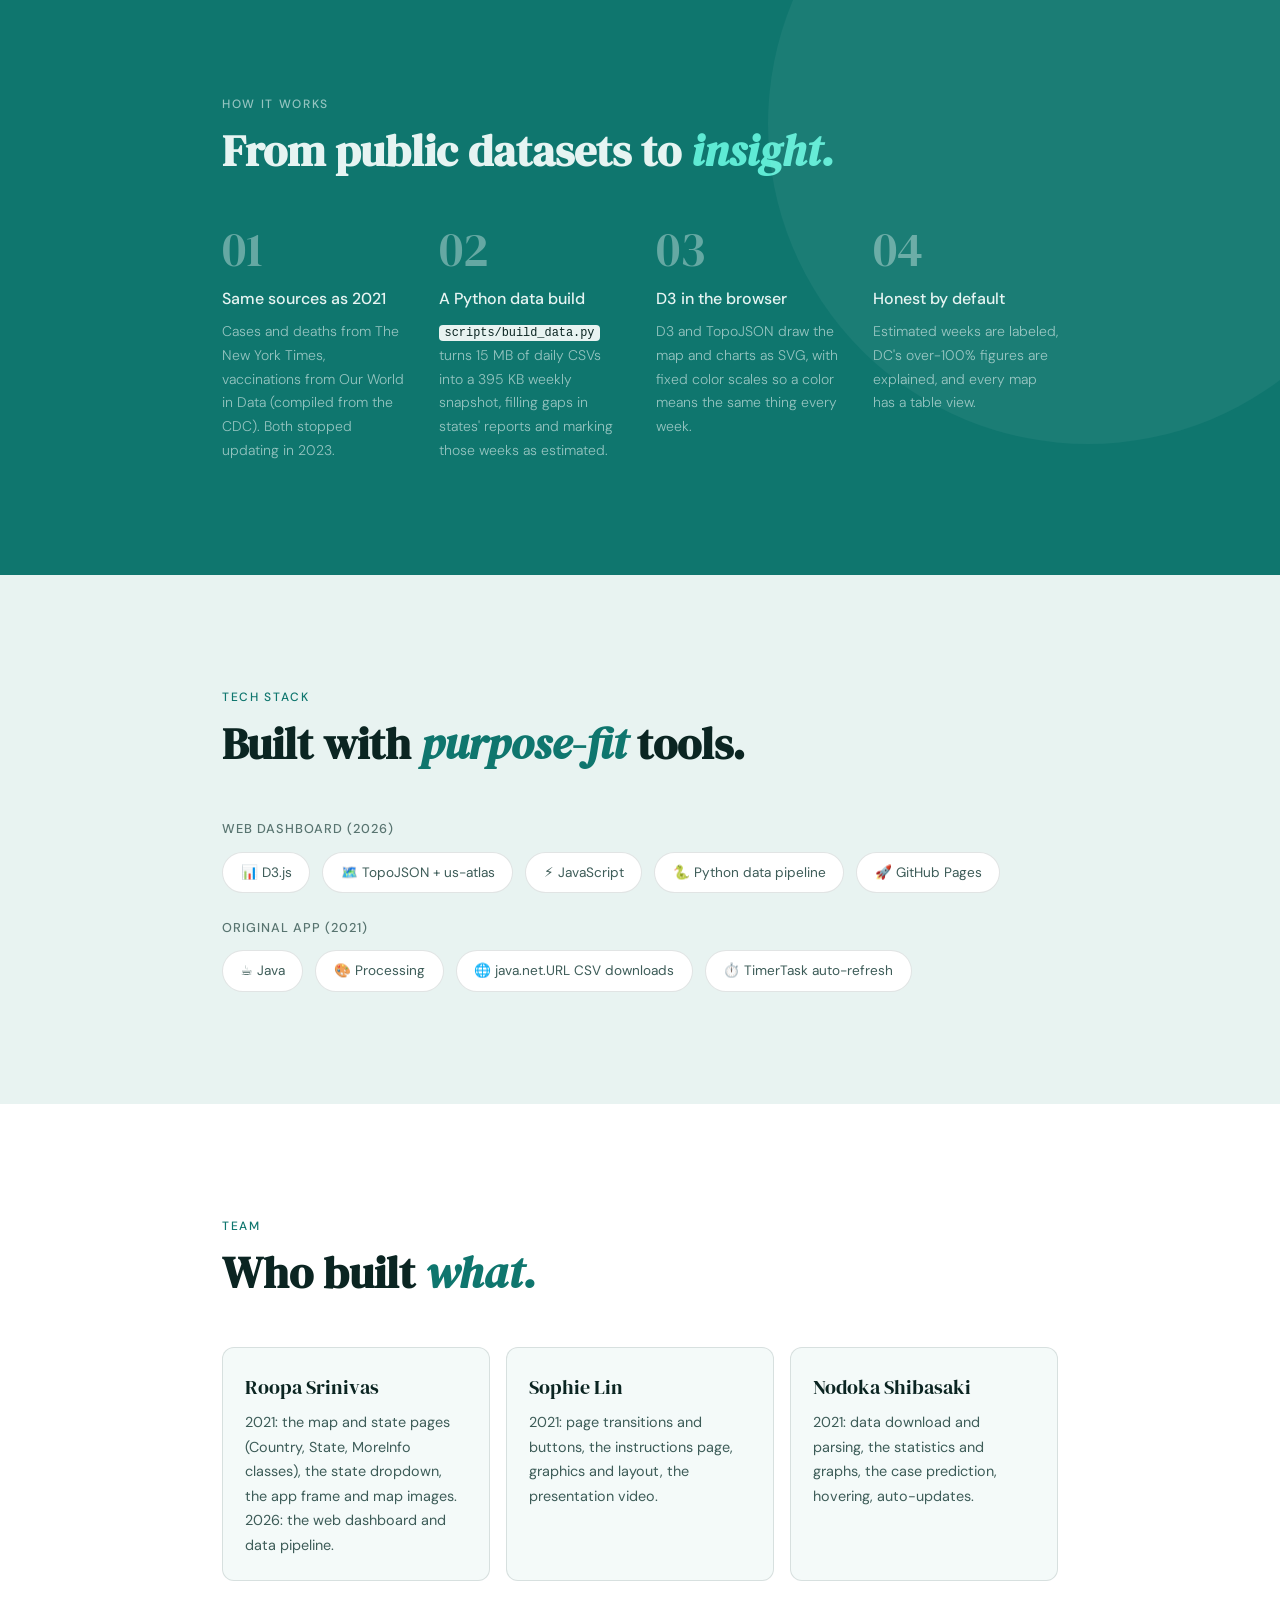
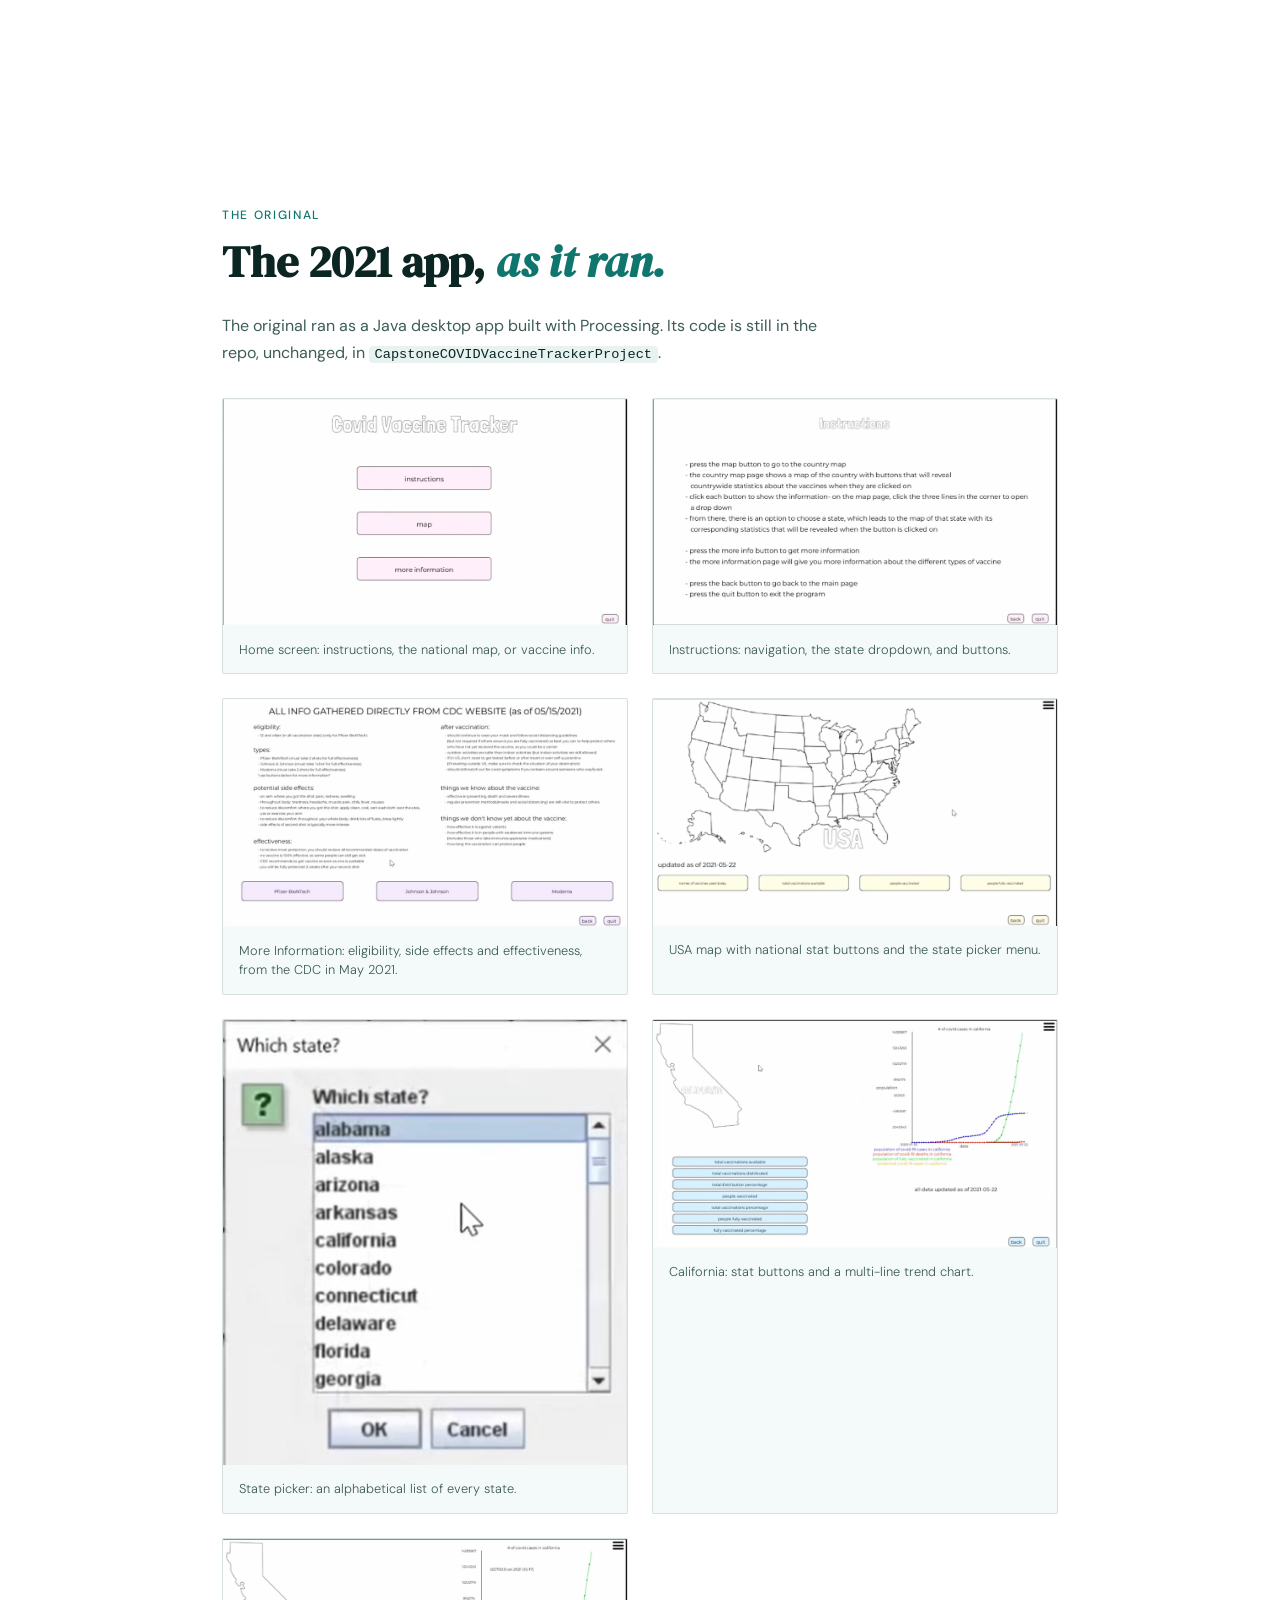
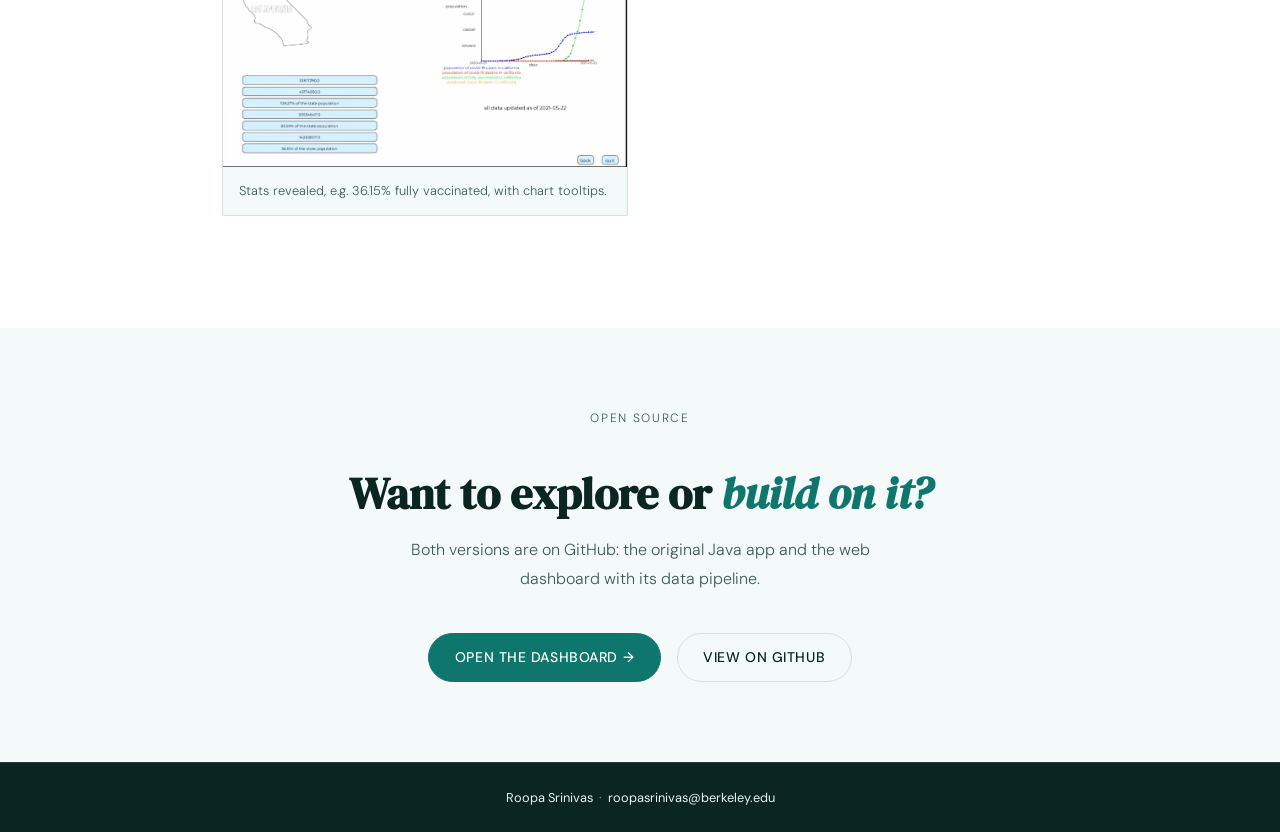
==== commit 0a9dabd0: "Public-health teal theme that follows the device's light or dark mode The project page and the dashb" ====
--- a/index.html
+++ b/index.html
@@ -3,24 +3,63 @@
 <head>
 <meta charset="UTF-8" />
 <meta name="viewport" content="width=device-width, initial-scale=1.0"/>
+<meta name="theme-color" content="#0A1716" media="(prefers-color-scheme: dark)"/>
+<meta name="theme-color" content="#F4FAF9" media="(prefers-color-scheme: light)"/>
 <title>COVID Vaccine Tracker - Roopa Srinivas</title>
 <meta name="description" content="An interactive map of COVID-19 vaccinations, cases and deaths by US state, 2020–2023. An AP Computer Science capstone from 2021, rebuilt for the web."/>
 <link href="https://fonts.googleapis.com/css2?family=DM+Serif+Display:ital@0;1&family=DM+Sans:wght@300;400;500&display=swap" rel="stylesheet"/>
 <style>
 *, *::before, *::after { box-sizing: border-box; margin: 0; padding: 0; }
+/* Public-health teal. Dark by default; light for devices set to light mode. */
 :root {
-  --bg: #FDF8F0;
-  --surface: #FFFFFF;
-  --surface2: #F5EDE0;
-  --ink: #1A0A00;
-  --ink2: #5C4033;
-  --ink3: #9A7060;
-  --accent: #B91C1C;
-  --accent-dark: #7F1212;
-  --accent-light: #FAE7E7;
-  --border: rgba(90,20,10,0.12);
+  color-scheme: dark;
+  --bg: #0A1716;
+  --surface: #10211F;
+  --surface2: #152A27;
+  --ink: #E6F4F2;
+  --ink2: #A9C6C2;
+  --ink3: #7E9C98;
+  --accent: #2EC4B6;
+  --accent-hover: #5FD8CB;
+  --on-accent: #032420;
+  --accent-soft: rgba(46,196,182,0.16);
+  --accent-line: rgba(46,196,182,0.45);
+  --second: #F4A261;
+  --border: rgba(230,244,242,0.12);
+  --nav-bg: rgba(10,23,22,0.92);
+  --band: #0F3F3A;
+  --deep: #061110;
+  --on-deep: #E6F4F2;
+  --on-deep2: rgba(230,244,242,0.62);
+  --on-deep3: rgba(230,244,242,0.4);
+  --deep-em: #5EEAD4;
+  --deep-glow: rgba(255,255,255,0.05);
+  --deep-line: rgba(255,255,255,0.1);
+  --shadow: rgba(0,0,0,0.5);
   --serif: 'DM Serif Display', Georgia, serif;
   --sans: 'DM Sans', system-ui, sans-serif;
+}
+@media (prefers-color-scheme: light) {
+  :root {
+    color-scheme: light;
+    --bg: #F4FAF9;
+    --surface: #FFFFFF;
+    --surface2: #E8F3F1;
+    --ink: #0B2522;
+    --ink2: #3D5C58;
+    --ink3: #587470;
+    --accent: #0F766E;
+    --accent-hover: #115E59;
+    --on-accent: #FFFFFF;
+    --accent-soft: #D7EEEB;
+    --accent-line: rgba(15,118,110,0.35);
+    --second: #C2410C;
+    --border: rgba(11,37,34,0.12);
+    --nav-bg: rgba(244,250,249,0.93);
+    --band: #0F766E;
+    --deep: #0B2522;
+    --shadow: rgba(11,37,34,0.28);
+  }
 }
 html { scroll-behavior: smooth; }
 body { font-family: var(--sans); background: var(--bg); color: var(--ink); font-size: 16px; line-height: 1.7; }
@@ -29,7 +68,7 @@
   position: fixed; top: 0; left: 0; right: 0; z-index: 100;
   display: flex; align-items: center; justify-content: space-between;
   padding: 1.25rem 3rem;
-  background: rgba(253,248,240,0.93);
+  background: var(--nav-bg);
   backdrop-filter: blur(8px);
   border-bottom: 1px solid var(--border);
 }
@@ -42,7 +81,7 @@
 .container { max-width: 900px; margin: 0 auto; padding: 0 2rem; }
 
 #hero { min-height: 100vh; display: flex; align-items: center; padding-top: 5rem; background: var(--bg); position: relative; overflow: hidden; }
-#hero::before { content: ''; position: absolute; top: -120px; right: -120px; width: 520px; height: 520px; border-radius: 50%; background: var(--accent-light); opacity: 0.6; pointer-events: none; }
+#hero::before { content: ''; position: absolute; top: -120px; right: -120px; width: 520px; height: 520px; border-radius: 50%; background: var(--accent-soft); opacity: 0.6; pointer-events: none; }
 
 .hero-eyebrow { font-size: 0.8rem; font-weight: 500; letter-spacing: 0.12em; text-transform: uppercase; color: var(--ink3); margin-bottom: 1.25rem; }
 .hero-name { font-family: var(--serif); font-size: clamp(2.5rem, 7vw, 5rem); line-height: 1.05; color: var(--ink); margin-bottom: 1.5rem; }
@@ -52,8 +91,8 @@
 
 
 .btn { display: inline-flex; align-items: center; gap: 0.4rem; padding: 0.7rem 1.6rem; border-radius: 100px; font-size: 0.875rem; font-weight: 500; letter-spacing: 0.04em; text-transform: uppercase; text-decoration: none; transition: all 0.2s; cursor: pointer; }
-.btn-primary { background: var(--accent); color: #fff; border: 1.5px solid var(--accent); }
-.btn-primary:hover { background: var(--accent-dark); border-color: var(--accent-dark); }
+.btn-primary { background: var(--accent); color: var(--on-accent); border: 1.5px solid var(--accent); }
+.btn-primary:hover { background: var(--accent-hover); border-color: var(--accent-hover); }
 .btn-outline { background: transparent; color: var(--ink); border: 1.5px solid var(--border); }
 .btn-outline:hover { border-color: var(--ink2); color: var(--accent); }
 
@@ -62,10 +101,10 @@
 .section-title em { font-style: italic; color: var(--accent); }
 
 /* STATS */
-.stats-strip { background: var(--accent); padding: 2.5rem 3rem; display: flex; justify-content: center; gap: 5rem; flex-wrap: wrap; }
+.stats-strip { background: var(--band); padding: 2.5rem 3rem; display: flex; justify-content: center; gap: 5rem; flex-wrap: wrap; }
 .stat { text-align: center; }
-.stat-num { font-family: var(--serif); font-size: 2.4rem; color: #fff; line-height: 1; margin-bottom: 0.3rem; }
-.stat-label { font-size: 0.75rem; color: rgba(255,255,255,0.75); letter-spacing: 0.06em; text-transform: uppercase; }
+.stat-num { font-family: var(--serif); font-size: 2.4rem; color: var(--on-deep); line-height: 1; margin-bottom: 0.3rem; }
+.stat-label { font-size: 0.75rem; color: var(--on-deep2); letter-spacing: 0.06em; text-transform: uppercase; }
 
 /* FEATURES */
 #features { background: var(--surface); }
@@ -77,38 +116,38 @@
 .feature-desc { font-size: 0.875rem; color: var(--ink2); font-weight: 300; line-height: 1.7; }
 
 /* HOW */
-#how { background: var(--accent); position: relative; overflow: hidden; }
-#how::before { content: ''; position: absolute; top: -30%; right: -10%; width: 50vw; height: 50vw; border-radius: 50%; background: rgba(255,255,255,0.06); pointer-events: none; }
-#how .section-label { color: rgba(255,255,255,0.7); }
-#how .section-title { color: #fff; }
-#how .section-title em { color: #FCA5A5; }
+#how { background: var(--band); position: relative; overflow: hidden; }
+#how::before { content: ''; position: absolute; top: -30%; right: -10%; width: 50vw; height: 50vw; border-radius: 50%; background: var(--deep-glow); pointer-events: none; }
+#how .section-label { color: var(--on-deep2); }
+#how .section-title { color: var(--on-deep); }
+#how .section-title em { color: var(--deep-em); }
 .steps { display: grid; grid-template-columns: repeat(4, 1fr); gap: 2rem; position: relative; z-index: 1; }
-.step-num { font-family: var(--serif); font-size: 3rem; color: rgba(255,255,255,0.15); line-height: 1; margin-bottom: 0.75rem; }
-.step-title { font-size: 1rem; font-weight: 500; color: #fff; margin-bottom: 0.5rem; }
-.step-desc { font-size: 0.875rem; font-weight: 300; color: rgba(255,255,255,0.65); line-height: 1.7; }
+.step-num { font-family: var(--serif); font-size: 3rem; color: var(--on-deep3); line-height: 1; margin-bottom: 0.75rem; }
+.step-title { font-size: 1rem; font-weight: 500; color: var(--on-deep); margin-bottom: 0.5rem; }
+.step-desc { font-size: 0.875rem; font-weight: 300; color: var(--on-deep2); line-height: 1.7; }
 
 /* TECH */
 #tech { background: var(--surface2); }
 .tech-grid { display: flex; flex-wrap: wrap; gap: 0.75rem; margin-top: 0.5rem; }
 .tech-pill { display: inline-flex; align-items: center; gap: 0.5rem; padding: 0.5rem 1.1rem; background: var(--surface); border: 1px solid var(--border); border-radius: 100px; font-size: 0.85rem; color: var(--ink2); transition: border-color 0.2s, background 0.2s; }
-.tech-pill:hover { border-color: var(--accent); background: var(--accent-light); color: var(--accent); }
+.tech-pill:hover { border-color: var(--accent); background: var(--accent-soft); color: var(--accent); }
 
 /* DEMO */
-#demo { background: var(--ink); position: relative; overflow: hidden; }
-#demo::before { content: ''; position: absolute; bottom: -20%; left: -10%; width: 45vw; height: 45vw; border-radius: 50%; background: rgba(185,28,28,0.15); pointer-events: none; }
+#demo { background: var(--deep); position: relative; overflow: hidden; }
+#demo::before { content: ''; position: absolute; bottom: -20%; left: -10%; width: 45vw; height: 45vw; border-radius: 50%; background: var(--accent-soft); pointer-events: none; }
 .demo-inner { position: relative; z-index: 1; }
-#demo .section-label { color: #FCA5A5; }
-#demo .section-title { color: #fff; }
-#demo .section-title em { color: #FCA5A5; }
-#demo .section-sub { font-size: 0.95rem; font-weight: 300; color: rgba(255,255,255,0.55); max-width: 520px; line-height: 1.8; margin-bottom: 2.5rem; }
-.demo-link { display: inline-block; background: var(--accent); color: #fff; padding: 0.7rem 1.6rem; border-radius: 100px; text-decoration: none; font-size: 0.875rem; font-weight: 500; letter-spacing: 0.04em; text-transform: uppercase; transition: background 0.2s; margin-bottom: 3rem; }
-.demo-link:hover { background: var(--accent-dark); }
+#demo .section-label { color: var(--deep-em); }
+#demo .section-title { color: var(--on-deep); }
+#demo .section-title em { color: var(--deep-em); }
+#demo .section-sub { font-size: 0.95rem; font-weight: 300; color: var(--on-deep2); max-width: 520px; line-height: 1.8; margin-bottom: 2.5rem; }
+.demo-link { display: inline-block; background: var(--accent); color: var(--on-accent); padding: 0.7rem 1.6rem; border-radius: 100px; text-decoration: none; font-size: 0.875rem; font-weight: 500; letter-spacing: 0.04em; text-transform: uppercase; transition: background 0.2s; margin-bottom: 3rem; }
+.demo-link:hover { background: var(--accent-hover); }
 .demo-steps { display: grid; grid-template-columns: repeat(auto-fit, minmax(200px, 1fr)); gap: 1.2rem; }
-.demo-step { background: rgba(255,255,255,0.05); border: 1px solid rgba(255,255,255,0.1); border-radius: 2px; padding: 1.4rem; transition: border-color 0.2s; }
-.demo-step:hover { border-color: rgba(185,28,28,0.5); }
-.demo-step-num { background: var(--accent); color: #fff; width: 26px; height: 26px; border-radius: 50%; display: flex; align-items: center; justify-content: center; font-size: 0.75rem; font-weight: 500; margin-bottom: 0.8rem; }
-.demo-step h4 { font-size: 0.9rem; font-weight: 500; color: #fff; margin-bottom: 0.35rem; }
-.demo-step p { font-size: 0.82rem; color: rgba(255,255,255,0.55); line-height: 1.6; font-weight: 300; }
+.demo-step { background: var(--deep-glow); border: 1px solid var(--deep-line); border-radius: 2px; padding: 1.4rem; transition: border-color 0.2s; }
+.demo-step:hover { border-color: var(--deep-em); }
+.demo-step-num { background: var(--accent); color: var(--on-accent); width: 26px; height: 26px; border-radius: 50%; display: flex; align-items: center; justify-content: center; font-size: 0.75rem; font-weight: 500; margin-bottom: 0.8rem; }
+.demo-step h4 { font-size: 0.9rem; font-weight: 500; color: var(--on-deep); margin-bottom: 0.35rem; }
+.demo-step p { font-size: 0.82rem; color: var(--on-deep2); line-height: 1.6; font-weight: 300; }
 
 /* GALLERY */
 #gallery { background: var(--surface); }
@@ -124,9 +163,9 @@
 #cta p { color: var(--ink2); max-width: 480px; margin: 0 auto 2.5rem; font-weight: 300; line-height: 1.8; }
 .cta-buttons { display: flex; justify-content: center; gap: 1rem; flex-wrap: wrap; }
 
-footer { background: var(--ink); border-top: 1px solid rgba(255,255,255,0.06); text-align: center; padding: 1.5rem; font-size: 0.8rem; color: rgba(255,255,255,0.35); }
-footer a { color: rgba(255,255,255,0.5); text-decoration: none; }
-footer a:hover { color: #FCA5A5; }
+footer { background: var(--deep); border-top: 1px solid var(--deep-line); text-align: center; padding: 1.5rem; font-size: 0.8rem; color: var(--on-deep2); }
+footer a { color: var(--on-deep); text-decoration: none; }
+footer a:hover { color: var(--deep-em); }
 
 @media (max-width: 700px) {
   nav { padding: 1rem 1.5rem; }
@@ -151,15 +190,15 @@
   .nav-links { display: none; }
 }
 /* Rebuild additions: dashboard preview, then-and-now, team. */
-.hero-shot { display: block; margin-top: 3rem; border-radius: 14px; overflow: hidden; border: 1px solid var(--border); box-shadow: 0 30px 60px -24px rgba(90,20,10,0.35); transition: transform 0.25s; }
+.hero-shot { display: block; margin-top: 3rem; border-radius: 14px; overflow: hidden; border: 1px solid var(--border); box-shadow: 0 30px 60px -24px var(--shadow); transition: transform 0.25s; }
 .hero-shot:hover { transform: translateY(-3px); }
 .hero-shot img { display: block; width: 100%; height: auto; }
 .section-sub { color: var(--ink2); max-width: 620px; margin: -1.5rem 0 2rem; }
-code { font-size: 0.85em; background: var(--surface2); padding: 0.05rem 0.35rem; border-radius: 4px; }
+code { font-size: 0.85em; color: var(--ink); background: var(--surface2); padding: 0.05rem 0.35rem; border-radius: 4px; }
 #story { background: var(--surface); }
 .then-now { display: grid; grid-template-columns: 1fr 1fr; gap: 1.25rem; }
 .era { border: 1px solid var(--border); border-radius: 12px; padding: 1.5rem; background: var(--bg); }
-.era.now { border-color: rgba(185,28,28,0.35); background: var(--accent-light); }
+.era.now { border-color: var(--accent-line); background: var(--accent-soft); }
 .era-label { font-size: 0.75rem; font-weight: 500; letter-spacing: 0.1em; text-transform: uppercase; color: var(--accent); margin-bottom: 0.75rem; }
 .era ul { padding-left: 1.1rem; display: grid; gap: 0.45rem; font-size: 0.93rem; color: var(--ink2); }
 .era strong { color: var(--ink); font-weight: 500; }
@@ -198,7 +237,10 @@
       <a class="btn btn-outline" href="https://github.com/roopa-srinivas/COVIDVaccineTracker" target="_blank" rel="noopener">View on GitHub</a>
     </div>
     <a class="hero-shot" href="dashboard/" aria-label="Open the dashboard">
-      <img src="dashboard-preview.jpg" width="1504" height="812" alt="The dashboard: a US map colored by percent fully vaccinated in December 2021, a timeline slider, and US totals such as 59.8% fully vaccinated and 469 million doses given."/>
+      <picture>
+        <source srcset="dashboard-preview.jpg" media="(prefers-color-scheme: light)"/>
+        <img src="dashboard-preview-dark.jpg" width="1504" height="812" alt="The dashboard: a US map colored by percent fully vaccinated in December 2021, a timeline slider, and US totals such as 59.8% fully vaccinated and 469 million doses given."/>
+      </picture>
     </a>
   </div>
 </section>
